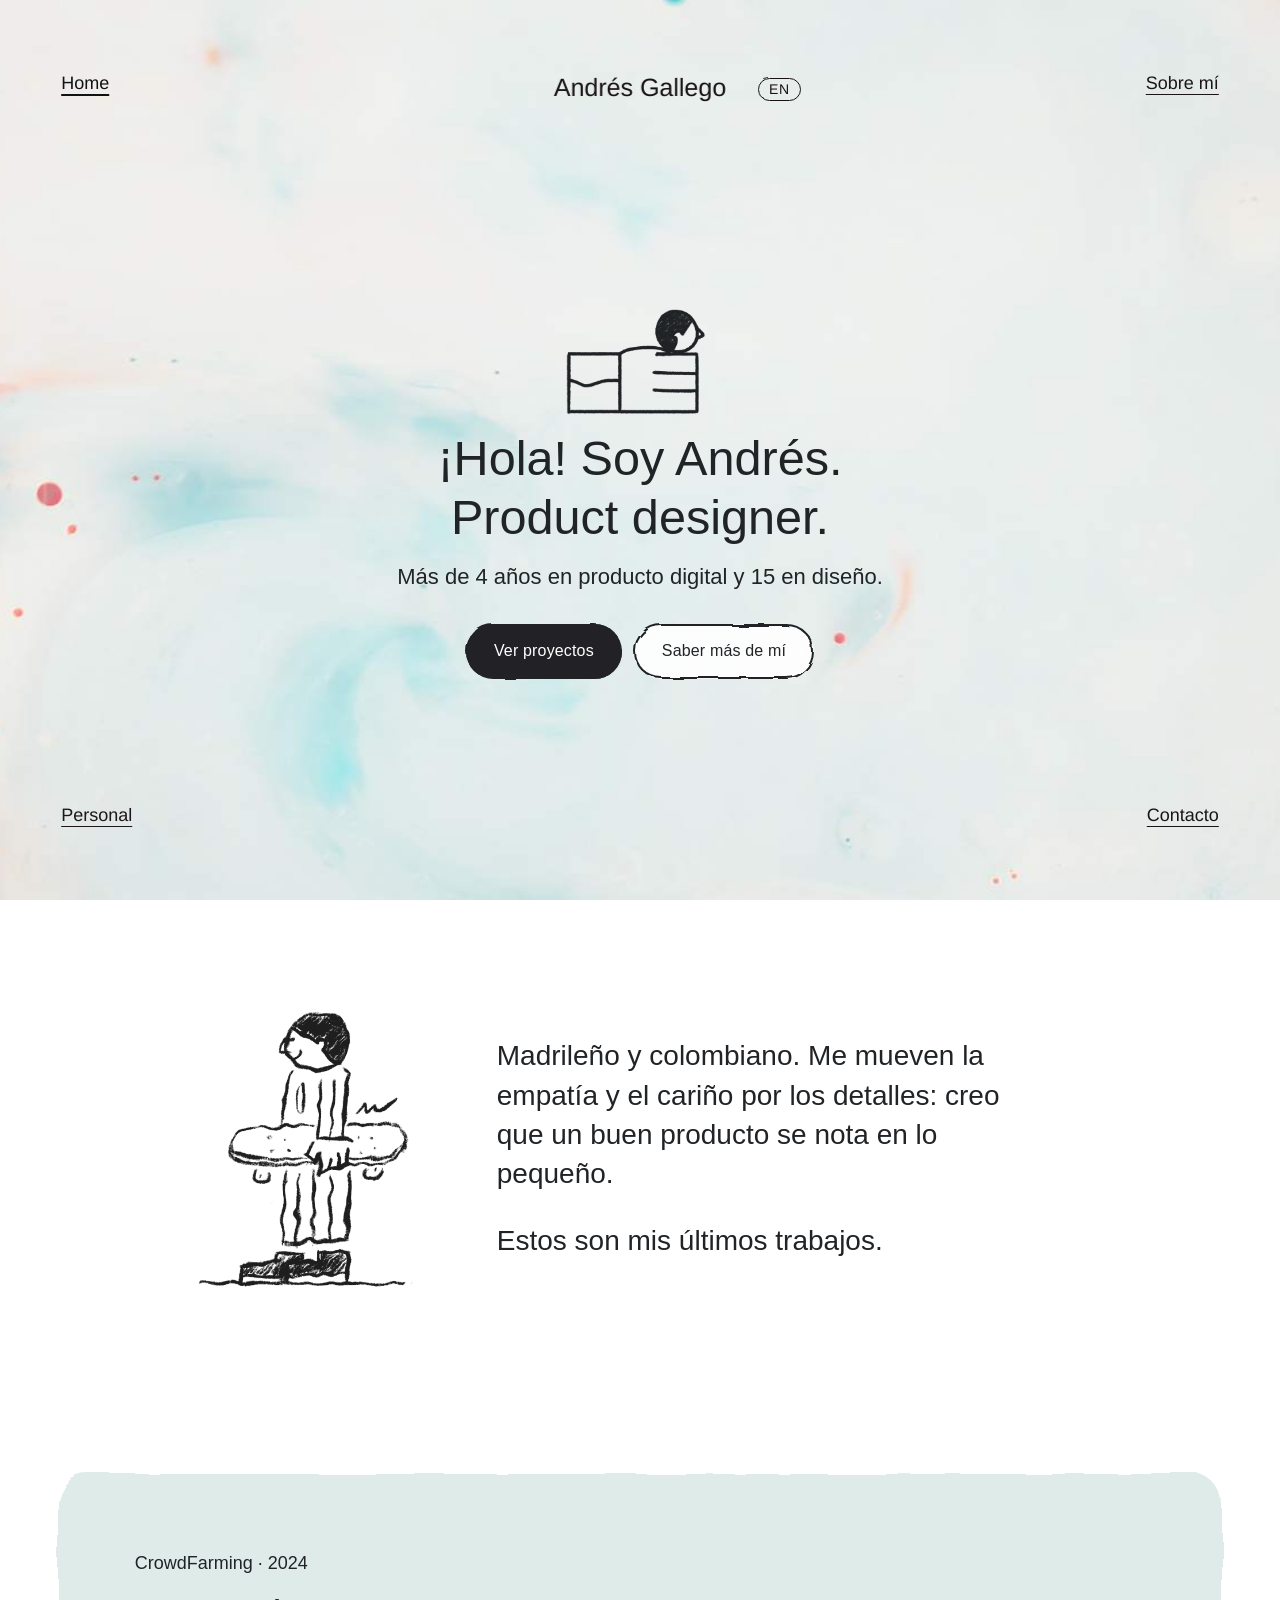
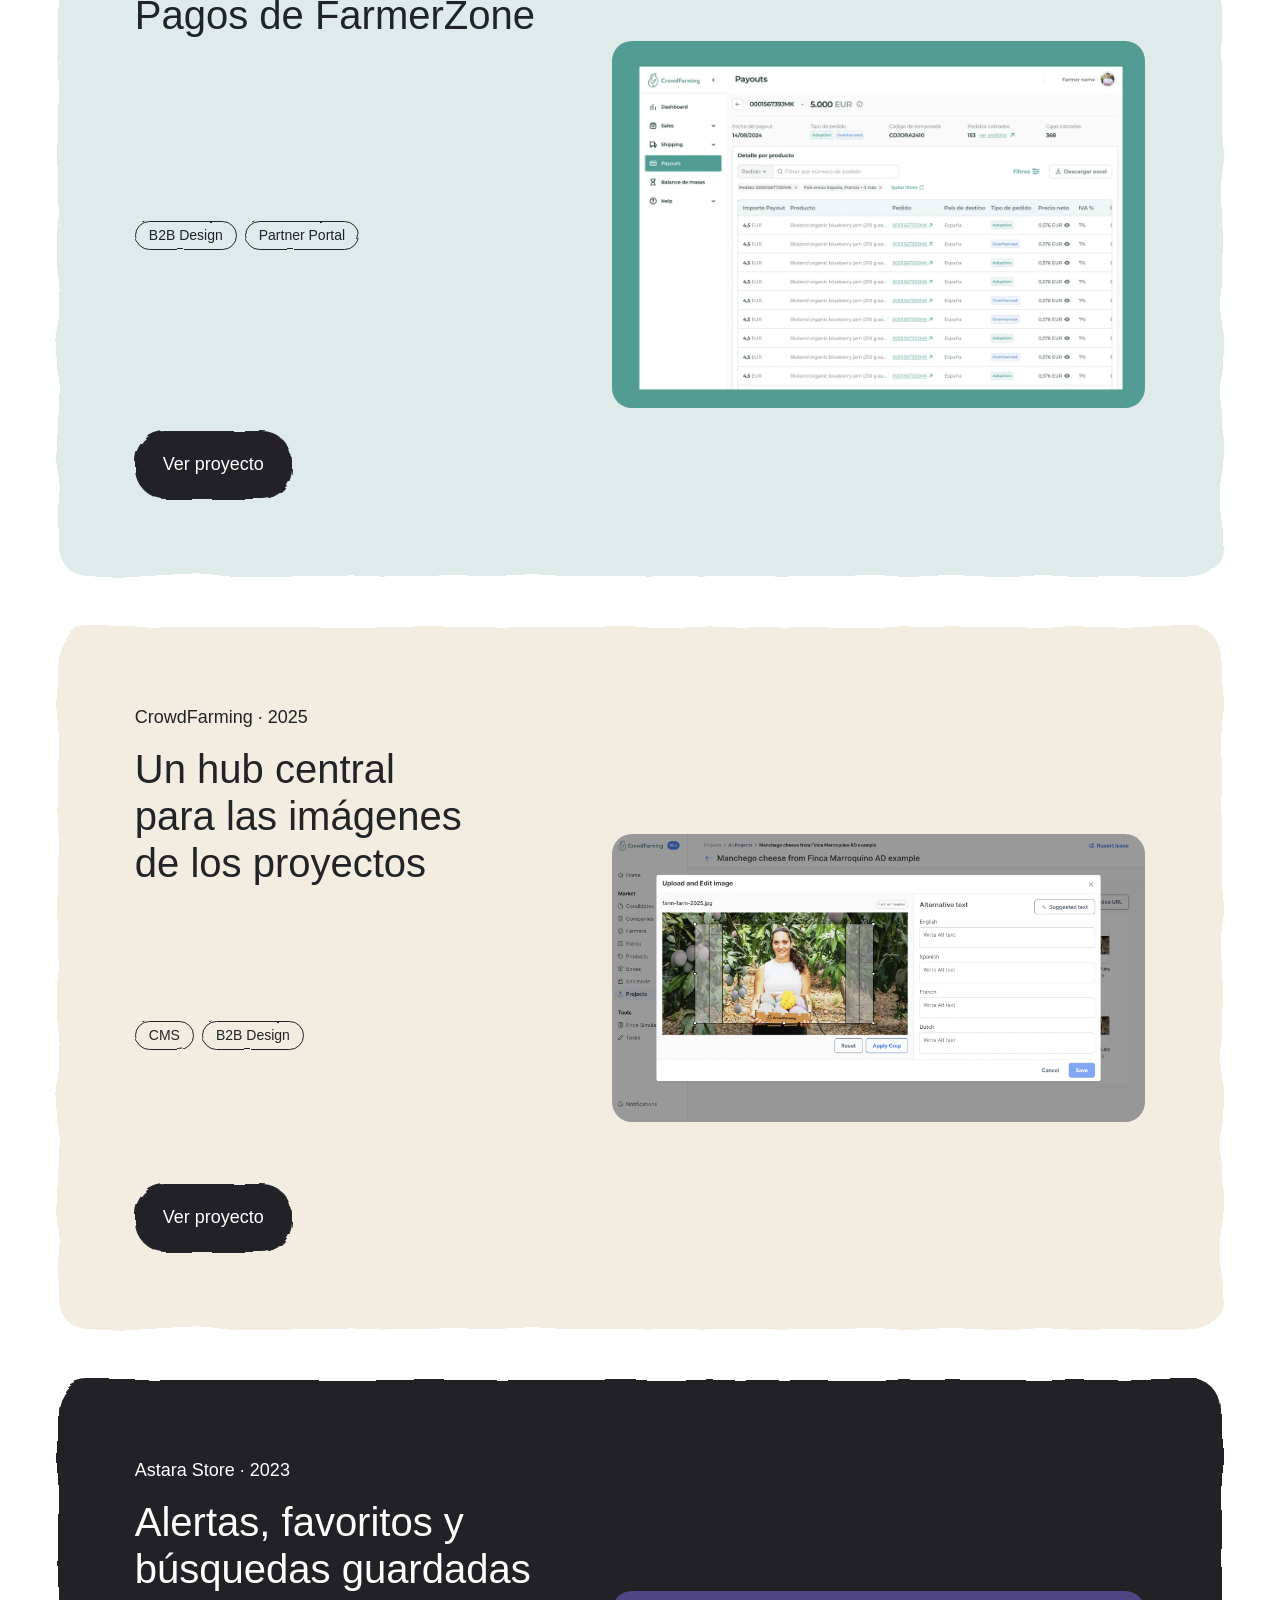
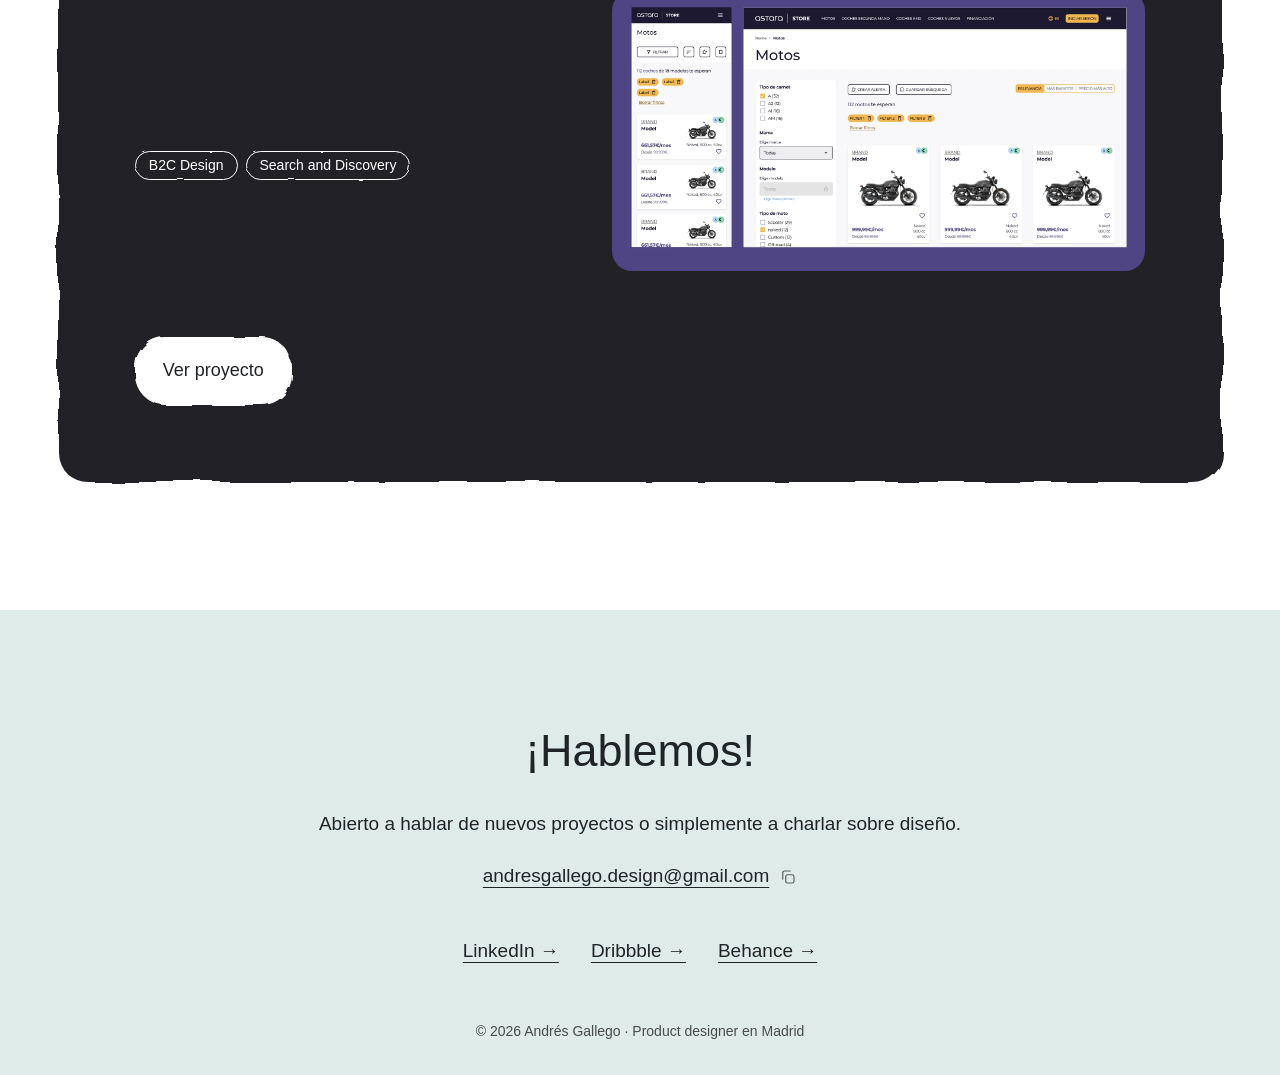
==== index.html @ e275a769 "Add files via upload" ====
<!doctype html>
<html lang="es">
<head>
<meta charset="utf-8">
<meta name="viewport" content="width=device-width, initial-scale=1">
<title>Andrés Gallego · Product designer</title>
<meta name="description" content="Portfolio de Andrés Gallego, product designer en Madrid: más de 4 años en producto digital y 15 en diseño gráfico y visual. Casos de CrowdFarming y Astara Store.">
<meta name="author" content="Andrés Gallego">
<meta name="theme-color" content="#212427">
<link rel="canonical" href="https://andresgallego.com/">
<link rel="alternate" hreflang="es" href="https://andresgallego.com/">
<link rel="alternate" hreflang="en" href="https://andresgallego.com/en/">
<link rel="alternate" hreflang="x-default" href="https://andresgallego.com/">
<meta property="og:type" content="website">
<meta property="og:site_name" content="Andrés Gallego">
<meta property="og:title" content="Andrés Gallego · Product designer">
<meta property="og:description" content="Portfolio de Andrés Gallego, product designer en Madrid: más de 4 años en producto digital y 15 en diseño gráfico y visual. Casos de CrowdFarming y Astara Store.">
<meta property="og:url" content="https://andresgallego.com/">
<meta property="og:image" content="https://andresgallego.com/assets/img/og-image.jpg">
<meta property="og:image:width" content="1200">
<meta property="og:image:height" content="630">
<meta property="og:image:alt" content="Andrés Gallego, product designer en Madrid">
<meta property="og:locale" content="es_ES">
<meta property="og:locale:alternate" content="en_GB">
<meta name="twitter:card" content="summary_large_image">
<meta name="twitter:title" content="Andrés Gallego · Product designer">
<meta name="twitter:description" content="Portfolio de Andrés Gallego, product designer en Madrid: más de 4 años en producto digital y 15 en diseño gráfico y visual. Casos de CrowdFarming y Astara Store.">
<meta name="twitter:image" content="https://andresgallego.com/assets/img/og-image.jpg">
<script type="application/ld+json">{"@context":"https://schema.org","@type":"Person","name":"Andrés Gallego","jobTitle":"Product designer","url":"https://andresgallego.com/","address":{"@type":"PostalAddress","addressLocality":"Madrid","addressCountry":"ES"},"sameAs":["https://www.linkedin.com/in/andres-gallego/","https://dribbble.com/andresgallego","https://www.behance.net/andresgallego"]}</script>
<link rel="preconnect" href="https://api.fontshare.com">
<link rel="preconnect" href="https://fonts.googleapis.com">
<link rel="preconnect" href="https://fonts.gstatic.com" crossorigin>
<link rel="stylesheet" href="https://fonts.googleapis.com/css2?family=Libre+Baskerville:ital@0;1&display=swap">
<link rel="stylesheet" href="https://api.fontshare.com/v2/css?f[]=switzer@400,500,600&f[]=cabinet-grotesk@500,700&display=swap">
<link rel="icon" type="image/png" sizes="32x32" href="assets/img/favicon-32.png">
<link rel="icon" type="image/png" sizes="192x192" href="assets/img/favicon-192.png">
<link rel="apple-touch-icon" href="assets/img/apple-touch-icon.png">
<link rel="stylesheet" href="assets/css/style.css">
<style>
.cargando{position:fixed;inset:0;z-index:9999;display:grid;place-content:center;justify-items:center;gap:4px;background:#fff;opacity:0;pointer-events:none;animation:cargando-entra .3s ease 1.2s forwards;transition:opacity .4s ease}
.cargando.fuera{animation:none;opacity:0!important;visibility:hidden;transition:opacity .4s ease,visibility 0s .4s}
@keyframes cargando-entra{to{opacity:1;pointer-events:auto}}
.cargando__cab{width:150px;height:auto;min-height:213px;display:block}
.cargando__puntos{display:flex;gap:9px;height:14px;align-items:center}
.cargando__puntos i{width:9px;height:9px;border-radius:50%;background:#212427;animation:cargando-punto 1.2s ease-in-out infinite}
.cargando__puntos i:nth-child(2){animation-delay:.2s}.cargando__puntos i:nth-child(3){animation-delay:.4s}
@keyframes cargando-punto{0%,70%,100%{opacity:.18;transform:scale(.8)}35%{opacity:1;transform:scale(1.1)}}
@media (prefers-reduced-motion:reduce){.cargando__puntos i{animation:none;opacity:.6}}
</style>
<noscript><style>.cargando{display:none}</style></noscript>
<script src="assets/js/main.js" defer></script>
</head>
<body>
<div class="cargando" id="cargando" role="status" aria-live="polite"><img class="cargando__cab" data-src="assets/img/cabezon-mini.webp" alt=""><div class="cargando__puntos" aria-hidden="true"><i></i><i></i><i></i></div><span class="solo-lectores">Cargando…</span></div>
<script>(function(){var c=document.getElementById("cargando");if(!c)return;setTimeout(function(){var i=c.querySelector("img");if(i&&c.parentNode&&!c.classList.contains("fuera"))i.src=i.getAttribute("data-src")},600);var f=function(){c.classList.add("fuera");setTimeout(function(){c.remove()},600)};if(document.readyState==="complete")f();else{window.addEventListener("load",f);setTimeout(f,12000)}})();</script>
<a class="skip" href="#main">Saltar al contenido</a>
<svg width="0" height="0" style="position:absolute" aria-hidden="true" focusable="false"><filter id="trazo" x="-12%" y="-50%" width="124%" height="200%"><feTurbulence type="fractalNoise" baseFrequency="0.035 0.06" numOctaves="2" seed="7" result="n"/><feDisplacementMap in="SourceGraphic" in2="n" scale="6"/></filter><filter id="trazo-fino" x="-12%" y="-50%" width="124%" height="200%"><feTurbulence type="fractalNoise" baseFrequency="0.05 0.08" numOctaves="2" seed="7" result="n"/><feDisplacementMap in="SourceGraphic" in2="n" scale="2.5"/></filter><filter id="trazo-card" x="-2%" y="-2%" width="104%" height="104%"><feTurbulence type="fractalNoise" baseFrequency="0.012 0.02" numOctaves="2" seed="7" result="n"/><feDisplacementMap in="SourceGraphic" in2="n" scale="9"/></filter></svg>
<nav class="site-nav" aria-label="Principal">
  <a class="nav-name" href="index.html">Andrés Gallego</a>
  <a class="nav-lang" href="en/index.html" hreflang="en" lang="en" aria-label="Read this page in English">EN</a>
  <div class="m-cabecera">
    <a class="m-id" href="index.html"><span class="m-foto"><img src="assets/img/andres.jpg" alt=""></span><span class="m-nombre">Andrés Gallego</span></a>
    <div class="m-acciones">
      <a class="m-btn" href="mailto:andresgallego.design@gmail.com" aria-label="Enviar un email a Andrés"><svg viewBox="0 0 24 24" width="18" height="18" fill="none" stroke="currentColor" stroke-width="1.6" stroke-linecap="round" stroke-linejoin="round" aria-hidden="true"><rect x="3" y="5" width="18" height="14" rx="2.5"/><path d="m4 7.5 8 6 8-6"/></svg></a>
      <a class="m-btn" href="https://www.linkedin.com/in/andres-gallego/" target="_blank" rel="noopener" aria-label="LinkedIn de Andrés"><svg viewBox="0 0 24 24" width="17" height="17" fill="currentColor" aria-hidden="true"><path d="M5.2 9.2h3.1V19H5.2zM6.75 4.6a1.8 1.8 0 1 1 0 3.6 1.8 1.8 0 0 1 0-3.6zM10.4 9.2h3v1.35h.04c.42-.8 1.45-1.65 2.98-1.65 3.18 0 3.77 2.1 3.77 4.8V19h-3.1v-4.7c0-1.12-.02-2.56-1.56-2.56-1.56 0-1.8 1.22-1.8 2.48V19h-3.1z"/></svg></a>
      <a class="m-btn m-lang" href="en/index.html" hreflang="en" lang="en" aria-label="Read this page in English">EN</a>
    </div>
  </div>
  <div class="nav-pill">
    <a class="nav-tl" href="index.html" aria-current="page">Home</a>
    <a class="nav-tr" href="sobre-mi.html">Sobre mí</a>
    <a class="nav-bl" href="personal.html">Personal</a>
    <a class="nav-br" href="#contacto">Contacto</a>
  </div>
</nav>
<main id="main" class="page">
<header class="hero">
  <img class="dibujo dibujo--hero" data-balon="assets/img/cabeza.png" src="assets/img/cabezon.webp" alt="Ilustración animada de una cabeza apoyada sobre un libro abierto">
  <h1>¡Hola! Soy Andrés. Product designer.</h1>
  <p class="hero__sub">Más de 4 años en producto digital y 15 en diseño.</p>
  <p class="hero__ctas"><a href="#trabajos">Ver proyectos</a><a href="sobre-mi.html">Saber más de mí</a></p>
</header>
<section class="intro" aria-label="Presentación">
  <div class="intro__inner">
    <img class="intro__dibujo" src="assets/img/patin.webp" alt="Ilustración animada de un chico de pie sujetando un monopatín" width="400" height="508">
    <div class="intro__texto">
      <p>Madrileño y colombiano. Me mueven la empatía y el cariño por los detalles: creo que un buen producto se nota en lo pequeño.</p>
      <p>Estos son mis últimos trabajos.</p>
    </div>
  </div>
</section>
<div class="trabajos-banda" id="trabajos"><section class="trabajos" aria-label="Proyectos">
    <article class="card reveal" style="--bg:#DFEBE9">
      <div class="card__texto">
        <div>
          <p class="card__meta">CrowdFarming · 2024</p>
          <h2><a class="card__link" href="farmerzone-pagos.html">Pagos de FarmerZone</a></h2>
        </div>
        <ul class="card__tags" style="list-style:none;padding:0;margin:0"><li class="chip">B2B Design</li><li class="chip">Partner Portal</li></ul>
        <span class="btn" aria-hidden="true">Ver proyecto</span>
      </div>
      <div class="card__media"><figure class="media "><div class="media__box" style="--ratio:4 / 3"><img src="assets/img/farmerzone-portada.webp" alt="Portada de Pagos de FarmerZone" loading="lazy"></div></figure></div>
    </article>
    <article class="card reveal" style="--bg:#F2ECE1">
      <div class="card__texto">
        <div>
          <p class="card__meta">CrowdFarming · 2025</p>
          <h2><a class="card__link" href="hub-imagenes.html">Un hub central para las imágenes de los proyectos</a></h2>
        </div>
        <ul class="card__tags" style="list-style:none;padding:0;margin:0"><li class="chip">CMS</li><li class="chip">B2B Design</li></ul>
        <span class="btn" aria-hidden="true">Ver proyecto</span>
      </div>
      <div class="card__media"><figure class="media "><div class="media__box" style="--ratio:4 / 3"><img src="assets/img/hub-imagenes-portada.webp" alt="Portada del hub de imágenes" loading="lazy"></div></figure></div>
    </article>
    <article class="card reveal card--oscuro" style="--bg:#212427">
      <div class="card__texto">
        <div>
          <p class="card__meta">Astara Store · 2023</p>
          <h2><a class="card__link" href="alertas-favoritos.html">Alertas, favoritos y búsquedas guardadas</a></h2>
        </div>
        <ul class="card__tags" style="list-style:none;padding:0;margin:0"><li class="chip">B2C Design</li><li class="chip">Search and Discovery</li></ul>
        <span class="btn" aria-hidden="true">Ver proyecto</span>
      </div>
      <div class="card__media"><figure class="media "><div class="media__box" style="--ratio:4 / 3"><img src="assets/img/alertas-portada.webp" alt="Portada de Alertas, favoritos y búsquedas guardadas" loading="lazy"></div></figure></div>
    </article>
</section></div>
<section class="contacto" id="contacto" aria-labelledby="h-contacto">
  <h2 id="h-contacto">¡Hablemos!</h2>
  <p>Abierto a hablar de nuevos proyectos o simplemente a charlar sobre diseño.</p>
  <p class="contacto__fila"><button type="button" class="copiar-mail" data-mail="andresgallego.design@gmail.com" data-ok="¡Email copiado!" aria-label="Copiar email"><span class="contacto__mail">andresgallego.design@gmail.com</span><svg class="i-copiar" viewBox="0 0 24 24" width="18" height="18" fill="none" stroke="currentColor" stroke-width="1.6" stroke-linecap="round" stroke-linejoin="round" aria-hidden="true"><rect x="9" y="9" width="11" height="11" rx="2.5"/><path d="M5 15V6.5A2.5 2.5 0 0 1 7.5 4H15"/></svg><svg class="i-ok" viewBox="0 0 24 24" width="18" height="18" fill="none" stroke="currentColor" stroke-width="1.8" stroke-linecap="round" stroke-linejoin="round" aria-hidden="true"><path d="M5 12.5l4.5 4.5L19 7.5"/></svg></button></p>
  <ul class="contacto__links">
    <li><a href="https://www.linkedin.com/in/andres-gallego/" target="_blank" rel="noopener">LinkedIn →</a></li>
    <li><a href="https://dribbble.com/andresgallego" target="_blank" rel="noopener">Dribbble →</a></li>
    <li><a href="https://www.behance.net/andresgallego" target="_blank" rel="noopener">Behance →</a></li>
  </ul>
</section>

</main>
<footer class="pie"><p>© 2026 Andrés Gallego · Product designer en Madrid</p></footer>
</body>
</html>
---- assets/css/style.css ----
/* Portfolio de Andrés Gallego · estilos compartidos por todas las páginas.
   Concepto de layout: navegación en las cuatro esquinas, tarjetas grandes de color
   por proyecto y bloques de lectura estrechos en los casos de estudio.

   TIPOGRAFÍAS: ahora se cargan Switzer (textos) y Cabinet Grotesk (menú, botones y nombre)
   desde Fontshare, que son gratuitas también para uso comercial. Para cambiarlas basta con
   editar las dos variables --font-texto y --font-ui (ver README.md, apartado "Tipografías"). */

:root {
  --negro: #212427;
  --blanco: #ffffff;
  --fondito: #dfebe9;
  --veis: #f2ece1;
  --granate: #ea7287;
  --naranjita: #fea989;
  --gris: #d9d9d9;
  --fecha: #2ba3a9;
  --aviso: #fbe3e8;
  --linea: rgba(33, 36, 39, 0.14);

  --font-texto: "Switzer", "Hanken Grotesk", "Helvetica Neue", Arial, sans-serif;
  --font-ui: "Cabinet Grotesk", "Switzer", "Helvetica Neue", Arial, sans-serif;

  --edge: clamp(16px, 4vw, 60px);
  --gutter: clamp(20px, 5vw, 48px);
  --nav-y: clamp(20px, 7vh, 72px);
  --radio: 30px;

  /* Escala tipográfica única para toda la web */
  --fs-xs: 14px;                          /* etiquetas, fechas, chips */
  --fs-sm: 16px;                          /* texto secundario, pies de foto */
  --fs-base: 18px;                        /* texto de interfaz */
  --fs-read: clamp(17px, 1.5vw, 19px);    /* cuerpo de lectura (casos de estudio) */
  --fs-lg: clamp(19px, 1.8vw, 22px);      /* subtítulos y listas destacadas */
  --fs-xl: clamp(21px, 2.4vw, 28px);      /* entradillas y títulos de apartado */
  --fs-h2: clamp(26px, 3.4vw, 40px);      /* títulos de sección y tarjetas */
  --fs-h1: clamp(26px, 4.2vw, 45px);      /* titulares de portada y contacto */
  --fs-title: clamp(30px, 4.6vw, 56px);   /* títulos de página */

  color-scheme: light;
}

*, *::before, *::after { box-sizing: border-box; }

html { scroll-behavior: smooth; }

body {
  margin: 0;
  background: var(--blanco);
  color: var(--negro);
  font-family: var(--font-texto);
  font-size: var(--fs-read);
  line-height: 1.55;
  -webkit-font-smoothing: antialiased;
}

img { max-width: 100%; display: block; }
a { color: inherit; }
:focus-visible { outline: 2px solid var(--negro); outline-offset: 4px; border-radius: 4px; }

.skip {
  position: absolute; left: -999px; top: 8px; z-index: 100;
  background: var(--negro); color: #fff; padding: 10px 16px; border-radius: 8px;
}
.skip:focus { left: 8px; }

/* ---------- Navegación en las cuatro esquinas ---------- */

.site-nav a {
  position: fixed;
  z-index: 50;
  padding: 10px;
  font-family: var(--font-ui);
  font-size: 18px;
  line-height: 1.2;
  color: #fff;
  mix-blend-mode: difference; /* se lee sobre fondos claros y oscuros */
  text-decoration: underline;
  text-decoration-thickness: 1px;
  text-underline-offset: 5px;
}
.site-nav a:hover,
.site-nav a[aria-current="page"] { text-decoration-thickness: 2px; }

.site-nav .nav-name {
  top: var(--nav-y);
  left: 50%;
  transform: translateX(-50%);
  font-size: 25px;
  font-weight: 500;
  text-decoration: none;
  white-space: nowrap;
}
.nav-tl { top: var(--nav-y); left: var(--edge); }
.nav-tr { top: var(--nav-y); right: var(--edge); }
.nav-bl { bottom: var(--nav-y); left: var(--edge); }
.nav-br { bottom: var(--nav-y); right: var(--edge); }

/* En páginas con fondo de color el menú va en negro. En la portada se mantiene la inversión: al hacer scroll, el texto se vuelve blanco cuando el dibujo pasa por debajo. */
@media (max-width: 800px) {
  body:has(.menu) .site-nav a,
  body:has(.personal) .site-nav a { mix-blend-mode: normal; color: var(--negro); }
}

/* Móvil: el nombre arriba (se va con el scroll) y el menú flota abajo en una barra fina redondeada */
@media (max-width: 800px) {
  .site-nav { position: fixed; inset: 0 0 auto 0; z-index: 50; display: block; pointer-events: none; }
  .site-nav .nav-name {
    position: absolute; left: 0; right: 0; top: 14px; transform: none; text-align: center;
    mix-blend-mode: normal; color: var(--negro); font-size: 19px; padding: 6px; pointer-events: auto;
  }
  .nav-pill {
    position: fixed; z-index: 60; pointer-events: auto;
    left: 50%; transform: translateX(-50%);
    bottom: max(14px, env(safe-area-inset-bottom, 0px));
    width: min(calc(100% - 32px), 400px);
    display: flex; gap: 2px; padding: 4px;
    background: rgba(255, 255, 255, 0.78);
    -webkit-backdrop-filter: blur(16px) saturate(1.4); backdrop-filter: blur(16px) saturate(1.4);
    border: 1px solid rgba(33, 36, 39, 0.1);
    border-radius: 999px;
    box-shadow: 0 8px 28px rgba(33, 36, 39, 0.1);
  }
  .nav-pill a {
    position: static; transform: none; mix-blend-mode: normal; flex: 1 1 0; min-width: 0;
    text-align: center; white-space: nowrap; text-decoration: none; color: var(--negro);
    font-size: 14px; font-weight: 500; padding: 10px 4px; border-radius: 999px;
    transition: background .2s, color .2s;
  }
  body .site-nav .nav-pill a[aria-current="page"] { background: var(--negro); color: #fff; }
  .pie { padding-bottom: 96px; }
}

/* ---------- Entrada de página ---------- */

.page { animation: entrar 0.5s ease both; }
@keyframes entrar { from { opacity: 0; } }

.js .reveal { transition: transform 0.8s cubic-bezier(0.2, 0.7, 0.2, 1); }
.js .reveal:not(.in) { transform: translateY(32px); }

@media (prefers-reduced-motion: reduce) {
  html { scroll-behavior: auto; }
  *, *::before, *::after { animation: none !important; transition: none !important; }
  .js .reveal:not(.in) { transform: none; }
}

/* ---------- Portada ---------- */

.hero {
  position: relative;
  isolation: isolate;
  min-height: 100svh;
  display: grid;
  place-content: center;
  justify-items: center;
  padding: 150px var(--gutter) 170px;
  text-align: center;
  overflow: hidden;
  background:
    radial-gradient(40% 50% at 12% 78%, rgba(234, 114, 135, 0.38), transparent 70%),
    radial-gradient(38% 46% at 86% 18%, rgba(223, 235, 233, 0.95), transparent 72%),
    radial-gradient(45% 55% at 70% 85%, rgba(160, 196, 226, 0.35), transparent 70%),
    radial-gradient(35% 45% at 28% 20%, rgba(242, 236, 225, 0.9), transparent 70%),
    #fff;
}
/* Textura de acuarela de tu diseño: guárdala como assets/img/hero-bg.jpg */
.hero::before {
  content: ""; position: absolute; inset: 0; z-index: -1;
  background: url("../img/hero-bg.jpg") center / cover no-repeat;
  opacity: 1;
}
.hero h1 {
  margin: 0;
  max-width: 643px;
  font-weight: 400;
  font-size: var(--fs-h1);
  line-height: 1.22;
  text-wrap: balance;
}
.hero__arrow {
  position: absolute; left: 50%; bottom: 48px;
  width: 30px; height: 70px; color: var(--negro);
  animation: bajar 2.4s ease-in-out infinite;
}
@keyframes bajar {
  0%, 100% { transform: translate(-50%, 0); }
  50% { transform: translate(-50%, 10px); }
}

.avatar {
  position: relative;
  display: grid; place-items: center;
  width: 138px; height: 138px;
  margin: 0 auto 36px;
  border-radius: 50%;
  overflow: hidden;
  background: var(--fondito);
  font-family: var(--font-ui); font-size: 32px; font-weight: 500;
}
.avatar img { position: absolute; inset: 0; width: 100%; height: 100%; object-fit: cover; }

/* ---------- Presentación ---------- */

.intro { background: #fff; padding: clamp(56px, 8vw, 112px) var(--gutter); }
.intro__inner { max-width: 676px; margin: 0 auto; }
.intro p { margin: 0 0 1em; font-size: var(--fs-xl); line-height: 1.4; }
.intro p:last-child { margin-bottom: 0; }

/* ---------- Tarjetas de proyecto ---------- */

.trabajos-banda { background: #fff; padding: clamp(40px, 6vw, 80px) 0 clamp(72px, 10vw, 150px); }
.trabajos {
  max-width: 1260px; margin: 0 auto;
  padding: 0 var(--gutter);
  display: grid; gap: clamp(28px, 4vw, 56px);
}
.card {
  position: relative;
  display: grid;
  grid-template-columns: minmax(0, 1fr) minmax(0, 1.25fr);
  gap: clamp(24px, 4vw, 56px);
  min-height: min(78vh, 720px);
  padding: clamp(28px, 6vw, 80px);
  border-radius: var(--radio);
  background: var(--bg, var(--fondito));
  color: var(--negro);
  transition: transform 0.35s ease;
}
.card:hover { transform: translateY(-4px); }
.card--oscuro { color: #fff; }
.card__texto { display: flex; flex-direction: column; justify-content: space-between; gap: 32px; }
.card__meta { margin: 0 0 14px; font-family: var(--font-ui); font-size: var(--fs-base); }
.card h2 {
  margin: 0;
  font-weight: 400; font-size: var(--fs-h2); line-height: 1.18;
  text-wrap: balance;
}
.card__link { color: inherit; text-decoration: none; }
.card__link::after { content: ""; position: absolute; inset: 0; border-radius: inherit; }
.card__tags { display: flex; flex-wrap: wrap; gap: 8px; list-style: none; margin: 0; padding: 0; }
.chip {
  padding: 6px 14px; border: 1px solid currentColor; border-radius: 999px;
  font-family: var(--font-ui); font-size: var(--fs-xs); line-height: 1.2;
}
.btn {
  display: inline-flex; align-items: center; align-self: flex-start;
  padding: 20px 28px; border-radius: var(--radio);
  background: var(--negro); color: #fff;
  font-family: var(--font-ui); font-size: var(--fs-base); text-decoration: none;
  transition: background 0.2s, color 0.2s;
}
.card--oscuro .btn { background: #fff; color: var(--negro); }
.btn::after { content: "→"; display: inline-block; max-width: 0; margin-left: 0; overflow: hidden; opacity: 0; white-space: nowrap; transition: max-width 0.3s ease, margin-left 0.3s ease, opacity 0.3s ease; }
.card:hover .btn::after, .card:focus-within .btn::after { max-width: 1.5em; margin-left: 10px; opacity: 1; }
.card__media .media__box { transition: transform 0.4s ease; }
.card:hover .card__media .media__box { transform: scale(1.025); }
.card__media { display: grid; align-content: center; gap: 16px; min-width: 0; }

@media (max-width: 800px) {
  .card { grid-template-columns: minmax(0, 1fr); min-height: 0; }
  .card__media { order: -1; }
}

/* ---------- Imágenes (con marcador cuando falta el archivo) ---------- */

.media { margin: 0; min-width: 0; }
.media__box {
  position: relative; display: grid;
  aspect-ratio: var(--ratio, 16 / 10);
  border-radius: 20px; overflow: hidden;
  background: rgba(33, 36, 39, 0.06);
}
.media__box img { width: 100%; height: 100%; object-fit: contain; }
.media__box.is-loaded { aspect-ratio: auto; background: none; }
.media__box.is-loaded img { height: auto; }
.media__box.missing {
  place-content: center; justify-items: center; gap: 6px; padding: 16px; text-align: center;
  border: 1.5px dashed rgba(33, 36, 39, 0.35);
}
.media__box.missing img { display: none; }
.media__box.missing::before { content: attr(data-alt); font-family: var(--font-ui); font-size: 16px; font-weight: 500; }
.media__box.missing::after { content: attr(data-file); font-family: ui-monospace, Menlo, monospace; font-size: 12px; opacity: 0.65; }
.card--oscuro .media__box.missing { border-color: rgba(255, 255, 255, 0.4); background: rgba(255, 255, 255, 0.06); }
.media figcaption { margin-top: 10px; font-size: var(--fs-sm); line-height: 1.4; opacity: 0.75; }
.duo { display: grid; grid-template-columns: repeat(2, minmax(0, 1fr)); gap: 16px; }
@media (max-width: 560px) { .duo { grid-template-columns: minmax(0, 1fr); } }

/* ---------- Contacto ---------- */

.contacto {
  background: var(--fondito); text-align: center;
  padding: clamp(64px, 9vw, 120px) var(--gutter) 24px;
}
.contacto h2 { margin: 0 0 32px; font-weight: 400; font-size: var(--fs-h1); line-height: 1.15; }
.contacto__links { display: flex; flex-wrap: wrap; justify-content: center; gap: 4px 12px; margin: 0 0 20px; padding: 0; list-style: none; }
.contacto__links a, .contacto__mail { font-family: var(--font-ui); text-underline-offset: 5px; }
.contacto__links a { padding: 10px; }
.contacto__mail { display: inline-block; margin: 0 0 40px; user-select: all; }
/* Pie: toma el fondo de la sección que lo precede (blanco por defecto) */
.pie { background: #fff; color: var(--negro); padding: 32px var(--gutter); text-align: center; font-size: var(--fs-xs); border-top: 1px solid rgba(33, 36, 39, 0.12); }
.pie p { margin: 0; opacity: 0.8; }

/* ---------- Menú de proyectos ---------- */

.menu {
  min-height: 100svh;
  display: grid; grid-template-columns: minmax(0, 1fr) minmax(0, 1.1fr); align-items: center;
  gap: clamp(24px, 5vw, 80px);
  padding: 140px var(--edge) 140px clamp(24px, 10vw, 200px);
}
.menu__lista { list-style: none; margin: 0; padding: 0; display: grid; gap: clamp(28px, 5vh, 56px); }
.menu__lista a { display: grid; gap: 6px; text-decoration: none; transition: opacity 0.25s; }
.menu__lista a.atenuado { opacity: 0.35; }
.menu__lista .titulo { font-size: clamp(30px, 3.6vw, 48px); line-height: 1.1; }
.menu__lista a:hover .titulo, .menu__lista a:focus-visible .titulo { text-decoration: underline; text-underline-offset: 8px; text-decoration-thickness: 1px; }
.menu__lista .dato { font-family: var(--font-ui); font-size: var(--fs-sm); opacity: 0.7; }
.menu__previews { position: relative; aspect-ratio: 1 / 1; max-height: 70vh; width: 100%; }
.preview {
  position: absolute; inset: 0; display: grid; place-items: center;
  padding: clamp(20px, 3vw, 40px); border-radius: var(--radio);
  background: var(--bg, var(--fondito)); color: var(--negro);
  opacity: 0; visibility: hidden; transition: opacity 0.35s ease, visibility 0.35s;
}
.preview.activa { opacity: 1; visibility: visible; }
.preview--oscuro { color: #fff; }
.preview .media { width: 100%; }
@media (max-width: 800px) {
  .menu { grid-template-columns: minmax(0, 1fr); padding: 130px var(--gutter) 80px; }
  .menu__previews { display: none; }
}

/* ---------- Sobre mí ---------- */

.sobre {
  position: relative;
  min-height: 100svh;
  display: grid; place-items: center;
  padding: 130px var(--gutter) 150px;
  background: var(--naranjita);
}
.sobre__cab {
  width: 100%; max-width: 1000px;
  display: grid; grid-template-columns: minmax(0, 328px) minmax(0, 1fr);
  gap: clamp(32px, 8vw, 120px); align-items: center;
}
.retrato { position: relative; width: min(328px, 100%); aspect-ratio: 1; }
.retrato .avatar { width: 100%; height: 100%; margin: 0; font-size: 64px; background: rgba(255, 255, 255, 0.55); }
.dibujo--skate { position: absolute; right: -9%; bottom: -4%; height: 62%; width: auto; margin: 0; }
.sobre h1 { margin: 0 0 40px; font-weight: 400; font-size: var(--fs-h2); line-height: 1.2; text-wrap: balance; }
.enlace-cv { font-family: var(--font-ui); font-size: var(--fs-base); text-underline-offset: 5px; }
.sobre .hero__arrow { bottom: 40px; }
@media (max-width: 700px) {
  .sobre { padding-top: 150px; }
  .sobre__cab { grid-template-columns: minmax(0, 1fr); justify-items: center; text-align: center; }
  .retrato { width: 240px; }
}

.detalle { background: #fff; padding: clamp(56px, 8vw, 112px) var(--gutter); }
.detalle__grid {
  max-width: 908px; margin: 0 auto;
  display: grid; grid-template-columns: minmax(0, 1fr) minmax(0, 1.6fr); gap: clamp(32px, 6vw, 72px);
}
.detalle h2 {
  margin: 0 0 20px; font-family: var(--font-ui); font-size: var(--fs-xs); font-weight: 500;
  letter-spacing: 0.12em; text-transform: uppercase; opacity: 0.65;
}
.habilidades { list-style: none; margin: 0 0 48px; padding: 0; display: grid; gap: 8px; font-size: var(--fs-lg); }
.exp { list-style: none; margin: 0 0 48px; padding: 0; display: grid; gap: 28px; }
.exp li { display: grid; gap: 2px; }
.exp .rol { font-size: 19px; font-weight: 500; }
.exp .lugar { font-size: 17px; }
.exp .fechas { font-size: 16px; color: var(--fecha); }
@media (max-width: 700px) { .detalle__grid { grid-template-columns: minmax(0, 1fr); } }

.cierre-gris { background: var(--gris); padding: clamp(56px, 8vw, 112px) var(--gutter); text-align: center; }
.cierre { max-width: 900px; margin: 0 auto; font-size: var(--fs-xl); line-height: 1.35; text-wrap: balance; }

/* ---------- Personal ---------- */

.personal { padding: clamp(128px, 16vw, 232px) var(--gutter) clamp(64px, 9vw, 120px); }
.personal header { margin-bottom: 56px; text-align: center; }
.personal h1 { margin: 0 0 12px; font-weight: 400; font-size: var(--fs-title); line-height: 1.1; }
.personal header p { margin: 0; font-size: var(--fs-lg); opacity: 0.8; }
.galeria { max-width: 908px; margin: 0 auto; display: grid; grid-template-columns: repeat(6, minmax(0, 1fr)); gap: 20px; }
.galeria .media { grid-column: span 6; }
.galeria .media--m { grid-column: span 3; }
@media (max-width: 560px) { .galeria .media--m { grid-column: span 6; } }

/* ---------- Casos de estudio ---------- */

.cs-hero { padding: clamp(128px, 16vw, 232px) var(--gutter) clamp(40px, 6vw, 72px); text-align: center; }
.cs-hero h1 { margin: 0 auto 16px; max-width: 900px; font-weight: 400; font-size: var(--fs-title); line-height: 1.1; text-wrap: balance; }
.cs-hero .sub { margin: 0 auto; max-width: 676px; font-size: var(--fs-lg); opacity: 0.8; }
.cs-portada { max-width: 1100px; margin: 0 auto; padding: 0 var(--gutter); }
.cs-meta {
  max-width: 908px; margin: clamp(48px, 6vw, 80px) auto;
  padding: 0 var(--gutter);
  display: grid; grid-template-columns: repeat(auto-fit, minmax(170px, 1fr)); gap: 28px 32px;
}
.cs-meta dt { margin: 0 0 6px; font-family: var(--font-ui); font-size: var(--fs-xs); letter-spacing: 0.12em; text-transform: uppercase; opacity: 0.65; }
.cs-meta dd { margin: 0; font-size: var(--fs-read); }

.cs-section { padding: clamp(56px, 8vw, 112px) 0; }
.cs-section--veis { background: var(--veis); }
.cs-section--fondito { background: var(--fondito); }
.cs-wrap { max-width: 908px; margin: 0 auto; padding: 0 var(--gutter); display: grid; gap: 28px; }
.cs-wrap > * { margin: 0; min-width: 0; }
.cs-wrap h2 { font-weight: 400; font-size: var(--fs-h2); line-height: 1.15; text-wrap: balance; }
.cs-wrap h3 { margin-top: 24px; font-family: var(--font-ui); font-weight: 500; font-size: var(--fs-xl); line-height: 1.25; }
.cs-wrap p, .cs-wrap li { max-width: 64ch; font-size: var(--fs-read); line-height: 1.6; }
.cs-wrap ul { padding-left: 1.2em; display: grid; gap: 10px; }

.callout { padding: 24px 28px; border-radius: 20px; background: var(--fondito); font-size: var(--fs-read); line-height: 1.5; }
.callout--gris { background: var(--veis); }
.callout--aviso { background: var(--aviso); }
.cs-section--veis .callout:not(.callout--aviso),
.cs-section--fondito .callout:not(.callout--aviso) { background: #fff; }

.siguiente {
  display: block; padding: clamp(48px, 7vw, 96px) var(--gutter);
  background: var(--negro); color: #fff; text-align: center; text-decoration: none;
}
.siguiente small { display: block; margin-bottom: 12px; font-family: var(--font-ui); font-size: var(--fs-xs); letter-spacing: 0.12em; text-transform: uppercase; opacity: 0.7; }
.siguiente span { font-size: var(--fs-h2); line-height: 1.15; }
.siguiente:hover span, .siguiente:focus-visible span { text-decoration: underline; text-underline-offset: 8px; text-decoration-thickness: 1px; }
.arriba { display: inline-block; margin: 0 0 24px; font-family: var(--font-ui); text-underline-offset: 5px; }

/* ---------- Ilustraciones animadas (WebP con fondo transparente) ---------- */
.dibujo { display: block; margin: 0 auto 24px; height: clamp(190px, 30vh, 280px); width: auto; max-width: 100%; }
.dibujo--sobre { height: auto; width: min(328px, 100%); margin: 0; }
.dibujo--cierre { height: clamp(180px, 24vw, 260px); margin: 0 auto 24px; }

/* El dibujo de la portada se funde con la acuarela: las líneas se mezclan con el fondo. */
.dibujo--hero { mix-blend-mode: multiply; }

/* Retrato: foto original con fondo claro (andres-regen.jpg es la alternativa en la que sales con las palmeras). */
.retrato .avatar { isolation: isolate; }

/* Retrato: base monocroma suave + velo degradado con los tonos de la acuarela (sutil, sin quemar) */
.retrato .avatar img { filter: grayscale(1) contrast(1.1) brightness(.96); }


/* Intro de la home: ilustración animada + texto */
.intro__inner { max-width: 900px; display: flex; align-items: center; gap: clamp(32px, 6vw, 80px); }
.intro__dibujo { width: clamp(150px, 22vw, 230px); height: auto; flex: none; }
.intro__texto { max-width: 520px; }
@media (max-width: 640px) { .intro__inner { flex-direction: column; align-items: flex-start; } .intro__dibujo { width: 160px; } }

/* ---------- Recorrido (Sobre mí) ---------- */
.journey { max-width: 1040px; margin: 0 auto; display: grid; grid-template-columns: minmax(0, 5fr) minmax(0, 7fr); gap: clamp(32px, 7vw, 96px); align-items: start; }
.journey__lado { position: sticky; top: 120px; }
.journey__lado h2 { margin: 0 0 24px; font-family: var(--font-ui); font-size: var(--fs-xs); font-weight: 500; letter-spacing: .06em; text-transform: uppercase; }
.journey__year { margin: 0 0 40px; font-family: var(--font-ui); font-weight: 700; font-size: clamp(64px, 9vw, 120px); line-height: .95; letter-spacing: -.03em; color: var(--naranjita); font-variant-numeric: tabular-nums; transition: opacity .25s; }
.journey__year.cambia { opacity: .15; }
.journey__sub { margin: 0 0 12px; font-size: var(--fs-sm); font-weight: 500; color: var(--fecha); }
.journey__camino { position: relative; padding-left: 40px; }
.journey__linea { position: absolute; left: 7px; top: 8px; bottom: 8px; width: 2px; background: var(--gris); border-radius: 2px; }
.journey__relleno { position: absolute; left: 0; top: 0; width: 100%; height: calc(var(--progreso, 1) * 100%); background: var(--naranjita); border-radius: 2px; }
.paradas { list-style: none; margin: 0; padding: 0; display: grid; gap: clamp(56px, 9vw, 104px); }
.parada { position: relative; }
.parada__punto { position: absolute; left: -40px; top: 6px; width: 16px; height: 16px; border-radius: 50%; background: #fff; border: 2px solid var(--gris); transition: background .3s, border-color .3s, transform .3s; }
.parada.activa .parada__punto { background: var(--naranjita); border-color: var(--naranjita); transform: scale(1.25); }
.parada__tipo { margin: 0 0 6px; font-size: var(--fs-xs); color: var(--fecha); }
.parada__rol { margin: 0 0 4px; font-size: var(--fs-xl); font-weight: 500; line-height: 1.2; }
.parada__lugar { margin: 0 0 4px; font-size: var(--fs-lg); }
.parada__fechas { margin: 0; font-size: var(--fs-sm); color: var(--fecha); }
.parada__fechas a { color: inherit; }
.parada--siguiente .parada__rol { color: var(--negro); }
.js .parada { opacity: .35; transform: translateY(14px); transition: opacity .5s, transform .5s; }
.js .parada.activa, .js .parada.vista { opacity: 1; transform: none; }
.js .parada.activa { opacity: 1; }
@media (prefers-reduced-motion: reduce) { .js .parada { opacity: 1; transform: none; transition: none; } .journey__year { transition: none; } }
@media (max-width: 760px) {
  .journey { grid-template-columns: minmax(0, 1fr); }
  .journey__lado { position: static; }
  .journey__year { display: none; }
}

/* Año grande + ilustración animada */
.journey { grid-template-columns: minmax(0, 6fr) minmax(0, 6fr); }
.journey__cabeza { display: flex; align-items: flex-end; gap: clamp(8px, 2vw, 24px); margin: 0 0 40px; }
.journey__cabeza .journey__year { margin: 0; }

/* Composición: la ilustración se sobrepone al año */
.journey__cabeza { position: relative; align-items: flex-end; }

/* Composición: la ilustración se sobrepone al año, con transparencia (multiply) */
.journey__cabeza { align-items: flex-end; }
.journey__cabeza .journey__dibujo { width: auto; height: clamp(150px, 15vw, 205px); margin-left: calc(-1 * clamp(44px, 5vw, 72px)); margin-bottom: -6px; mix-blend-mode: multiply; z-index: 1; position: relative; }


/* ---------- Móvil: recorrido ---------- */
@media (max-width: 760px) {
  .journey { grid-template-columns: minmax(0, 1fr); gap: 0; }
  .journey__lado { display: contents; }
  .journey__lado h2 { margin: 0 0 4px; }
  .journey__cabeza {
    display: flex; position: sticky; top: 0; z-index: 5;
    margin: 0 calc(-1 * var(--gutter)) 28px; padding: 6px var(--gutter) 10px;
    background: #fff;
  }
  .journey__year { display: block; font-size: 64px; }
  .journey__cabeza .journey__dibujo { height: 104px; margin-left: -30px; margin-bottom: -4px; }
  .journey__sub { margin-top: 0; }
  .habilidades { margin-bottom: 44px; }
  .journey__camino { padding-left: 32px; }
  .parada__punto { left: -32px; }
  .journey__linea { left: 7px; }
  .paradas { gap: 44px; }
}

/* Móvil: la flecha queda por encima de la barra flotante */
@media (max-width: 800px) { .hero__arrow, .sobre .hero__arrow { bottom: 96px; } }

/* ---------- Cabecera móvil: foto + nombre y accesos rápidos (email, LinkedIn) ---------- */
.m-cabecera { display: none; }
@media (max-width: 800px) {
  .site-nav .nav-name { display: none; }
  .m-cabecera {
    display: flex; align-items: center; justify-content: space-between; gap: 12px;
    padding: 14px var(--gutter) 0; pointer-events: auto;
  }
  .site-nav .m-cabecera a { position: static; transform: none; mix-blend-mode: normal; color: var(--negro); text-decoration: none; padding: 0; }
  .m-id { display: flex; align-items: center; gap: 10px; min-width: 0; }
  .m-foto { position: relative; flex: none; width: 38px; height: 38px; border-radius: 50%; overflow: hidden; background: var(--gris); }
  .m-foto img { position: absolute; width: 80px; height: 80px; max-width: none; left: -21px; top: -11px; filter: grayscale(1) contrast(1.03) brightness(1.08); }
  .m-nombre { font-family: var(--font-ui); font-size: 17px; font-weight: 500; white-space: nowrap; }
  .m-acciones { display: flex; gap: 8px; flex: none; }
  .site-nav .m-cabecera .m-btn {
    display: grid; place-items: center; width: 38px; height: 38px; border-radius: 50%;
    background: rgba(255, 255, 255, 0.65); border: 1px solid rgba(33, 36, 39, 0.16);
    -webkit-backdrop-filter: blur(10px); backdrop-filter: blur(10px);
  }
}

/* Portada: enlaces a los trabajos */
.hero__cta { display: none; margin-top: 22px; font-family: var(--font-ui); font-size: var(--fs-sm); color: var(--negro); text-decoration: underline; text-underline-offset: 5px; text-decoration-thickness: 1px; }
.hero__cta:hover { text-decoration-thickness: 2px; }
.hero__bajar { position: absolute; left: 0; right: 0; bottom: 0; height: 130px; display: block; }
.hero__bajar .hero__arrow { pointer-events: none; }
@media (max-width: 800px) {
  .hero { padding: 92px var(--gutter) 150px; min-height: 100svh; place-content: start center; }
  .hero__cta { display: inline-block; }
  .hero h1 { line-height: 1.25; }
  .hero .dibujo--hero { height: clamp(190px, 28vh, 250px); margin-bottom: 10px; }
  .hero__bajar { height: 190px; }
}

/* Móvil: al hacer scroll, la ilustración y la cabecera suben rápido y se desvanecen */
@media (max-width: 800px) {
  .hero .dibujo--hero, .m-cabecera { will-change: transform, opacity; }
}
@media (prefers-reduced-motion: reduce) { .hero .dibujo--hero, .m-cabecera { transform: none !important; opacity: 1 !important; } }

/* La cabeza que cae y rebota como un balón */
.balon { position: fixed; left: 0; top: 0; z-index: 40; width: 54px; height: auto; pointer-events: auto; touch-action: manipulation; cursor: pointer; opacity: 0; will-change: transform, opacity; -webkit-tap-highlight-color: transparent; }
.balon.visible { opacity: 1; transition: opacity .25s; }
.balon.oculto { opacity: 0; transition: opacity .6s; pointer-events: none; }
@media (min-width: 801px) { .balon { width: 78px; } }

/* Móvil: el menú flotante lleva solo Home, Sobre mí y Personal (el contacto está en los botones de la cabecera) */
@media (max-width: 800px) {
  .nav-pill .nav-br { display: none; }
  .nav-pill { width: min(calc(100% - 48px), 330px); }
  .nav-pill a { font-size: 15px; padding: 11px 6px; }
}
@media (max-width: 800px) { .nav-pill .nav-tr { order: 3; } }

/* Móvil: la cabecera es fija, se oculta al bajar y vuelve al subir */
@media (max-width: 800px) {
  .m-cabecera {
    padding-bottom: 10px;
    transition: transform .38s cubic-bezier(.2, .7, .2, 1), background-color .25s, box-shadow .25s;
  }
  html.cab-fondo .m-cabecera {
    background: rgba(255, 255, 255, 0.84);
    -webkit-backdrop-filter: blur(14px) saturate(1.3); backdrop-filter: blur(14px) saturate(1.3);
    box-shadow: 0 1px 0 rgba(33, 36, 39, 0.08);
  }
  html.cab-oculta .m-cabecera { transform: translateY(-110%); }
}
@media (prefers-reduced-motion: reduce) { html.cab-oculta .m-cabecera { transition: none; } }

/* Ventanita con la dirección de email (cabecera móvil) */
.correo-pop {
  position: fixed; z-index: 70; top: 64px; right: var(--gutter);
  width: min(300px, calc(100% - 2 * var(--gutter)));
  padding: 16px; border-radius: 20px;
  background: rgba(255, 255, 255, 0.96); border: 1px solid rgba(33, 36, 39, 0.1);
  box-shadow: 0 12px 34px rgba(33, 36, 39, 0.16);
  -webkit-backdrop-filter: blur(14px); backdrop-filter: blur(14px);
}
.correo-pop[hidden] { display: none; }
.correo-pop__dir { margin: 0 0 12px; font-size: var(--fs-sm); word-break: break-all; user-select: all; -webkit-user-select: all; }
.correo-pop__acc { display: flex; gap: 8px; }
.correo-pop__copiar, .correo-pop__abrir {
  flex: 1; text-align: center; font-family: var(--font-ui); font-size: var(--fs-xs); font-weight: 500;
  padding: 10px 12px; border-radius: 999px; border: 1px solid rgba(33, 36, 39, 0.2);
  background: #fff; color: var(--negro); text-decoration: none; cursor: pointer;
}
.correo-pop__abrir { background: var(--negro); color: #fff; border-color: var(--negro); }

/* Escritorio: la portada cabe en una pantalla y la flecha siempre se ve */
@media (min-width: 801px) {
  .hero { height: 100svh; min-height: 560px; padding: 112px var(--gutter) 132px; }
  .hero .dibujo--hero { height: clamp(120px, 24vh, 250px); margin-bottom: 12px; }
  .hero h1 { font-size: clamp(26px, min(4.2vw, 5.2vh), 45px); }
}

/* Galería Personal: alinear por arriba y max-width algo mayor */
.galeria { align-items: start; max-width: 1040px; }
.galeria .media__box img { object-fit: contain; }
/* Imagen de 1080px: una columna, sin ampliar por encima de su resolución real (evita pixelado) */
.galeria .fila-par { grid-column: span 6; display: flex; gap: 20px; align-items: start; }
.galeria .fila-par .media { min-width: 0; }
.galeria .par-a { flex: 0.7925 1 0; }  /* 1080 × 1363 */
.galeria .par-b { flex: 1.5 1 0; }     /* 2000 × 1333 */
@media (max-width: 560px) { .galeria .fila-par { flex-direction: column; } .galeria .fila-par .media { flex: none; width: 100%; } }
/* Filas con alturas iguales: el patrón de música se recorta a 1:1 como el de helados */
.galeria .media:has(img[src*="music"]) .media__box img { object-fit: cover; }
.galeria .media:has(img[src*="music"]) .media__box.is-loaded { aspect-ratio: 1 / 1; }
.galeria .media:has(img[src*="music"]) .media__box.is-loaded img { height: 100%; }
@media (max-width: 800px) { body .pie { padding-bottom: 96px; } }

/* Móvil · Sobre mí: la foto ya sale en la cabecera, aquí queda solo la animación */
@media (max-width: 700px) {
  .retrato { width: auto; aspect-ratio: auto; display: grid; place-items: center; }
  .retrato .avatar { display: none; }
  .retrato .dibujo--skate { position: static; height: clamp(170px, 46vw, 220px); width: auto; }
  .sobre { padding-top: 120px; }
}

/* Sobre mí: botón de descarga del CV + flecha que lleva al recorrido */
.enlace-cv {
  display: inline-block; padding: 14px 26px; border-radius: 999px;
  background: var(--negro); color: #fff; text-decoration: none;
  font-family: var(--font-ui); font-size: var(--fs-sm); font-weight: 500; letter-spacing: 0.01em;
  transition: transform .2s ease, background .2s ease;
}
.enlace-cv:hover { transform: translateY(-2px); background: #000; }
.sobre .hero__bajar { z-index: 2; }
.sobre .hero__bajar:hover .hero__arrow { animation-duration: 1.2s; }
@media (max-width: 700px) {
  .sobre { place-items: start center; padding: 84px var(--gutter) 150px; min-height: 100svh; }
  .sobre h1 { margin-bottom: 28px; }
  .retrato .dibujo--skate { height: clamp(150px, 40vw, 190px); }
  .sobre .hero__bajar { height: 150px; }
}

/* Porción de pizza que cae en Sobre mí */
.balon--porcion { width: auto; }

/* Personal: la ilustración hace de título (el h1 queda oculto visualmente para lectores de pantalla y buscadores) */
.sr-solo { position: absolute; width: 1px; height: 1px; margin: -1px; padding: 0; overflow: hidden; clip: rect(0 0 0 0); white-space: nowrap; border: 0; }
.personal .dibujo--titulo { height: clamp(170px, 22vw, 250px); margin: 0 auto 20px; }
.personal header { margin-bottom: 40px; }

/* Piezas sueltas de la ilustración del título de Personal */
.piezas { position: fixed; inset: 0; z-index: 40; pointer-events: none; transition: opacity .7s; }
.piezas.oculto { opacity: 0; }
.piezas i { position: absolute; left: 0; top: 0; display: block; background-repeat: no-repeat; will-change: transform; }

/* Selector de idioma ES / EN */
.site-nav .nav-lang { top: var(--nav-y); left: calc(50% + 118px); font-size: 14px; letter-spacing: 0.04em; text-decoration: none; border: 1px solid currentColor; border-radius: 999px; padding: 3px 11px; margin-top: 7px; }
.site-nav .nav-lang:hover { text-decoration: none; background: rgba(255,255,255,.18); }
.m-lang { display: none; }
@media (max-width: 800px) {
  .site-nav .nav-lang { display: none; }
  .site-nav .m-cabecera .m-lang { display: grid; font-family: var(--font-ui); font-size: 13px; font-weight: 600; letter-spacing: 0.03em; text-decoration: none; color: var(--negro); }
}

/* Portada: saludo + subtítulo a dos líneas (referencia: benshih.design) */
.hero__sub { margin: 18px 0 0; max-width: 760px; font-size: clamp(16px, 1.5vw, 21px); line-height: 1.5; color: rgba(33, 36, 39, 0.78); text-wrap: pretty; }
.hero__sub .marca { display: inline-block; padding: 1px 12px 2px; margin: 0 1px; border: 1px solid rgba(33, 36, 39, 0.22); border-radius: 999px; background: rgba(255, 255, 255, 0.7); color: var(--negro); font-weight: 500; line-height: 1.35; }
@media (min-width: 801px) { .hero h1 { font-size: clamp(30px, min(5vw, 6vh), 56px); max-width: 780px; } }

/* Portada: todo el texto con el mismo cuerpo + dos CTA (referencia: benshih.design en móvil) */
body .hero h1, body .hero .hero__sub { font-size: var(--fs-xl); line-height: 1.4; font-weight: 400; max-width: 760px; color: var(--negro); text-wrap: balance; }
body .hero .hero__sub { margin-top: 0; }
.hero__ctas { display: flex; flex-wrap: wrap; justify-content: center; gap: 10px 32px; margin: 28px 0 0; font-family: var(--font-ui); font-size: var(--fs-sm); }
.hero__ctas a { white-space: nowrap; color: var(--negro); text-decoration: underline; text-underline-offset: 5px; text-decoration-thickness: 1px; }
.hero__ctas a:hover { text-decoration-thickness: 2px; }

/* Sobre mí: historia */
.bio { background: #fff; padding: clamp(56px, 8vw, 112px) var(--gutter) clamp(24px, 4vw, 56px); }
.bio__inner { max-width: 1040px; margin: 0 auto; display: grid; grid-template-columns: minmax(0, 1fr) minmax(0, 2fr); gap: 24px clamp(32px, 6vw, 96px); align-items: start; }
.bio h2 { margin: 0; font-weight: 400; font-size: var(--fs-h2); line-height: 1.15; }
.bio__texto p { margin: 0 0 1.1em; font-size: var(--fs-lg); line-height: 1.55; max-width: 620px; }
.bio__texto p:last-child { margin-bottom: 0; }
.bio__texto a { color: inherit; text-decoration: underline; text-underline-offset: 4px; text-decoration-thickness: 1px; }
@media (max-width: 800px) { .bio__inner { grid-template-columns: 1fr; } }

/* Portada v2: saludo con más cuerpo, resto como el texto de Sobre mí, botones primary/secondary */
body .hero h1 { font-size: var(--fs-h1); line-height: 1.2; max-width: 780px; }
body .hero .hero__sub { font-size: var(--fs-lg); line-height: 1.55; margin-top: 14px; max-width: 620px; }
.hero__ctas { gap: 12px; margin-top: 30px; }
.hero__ctas a { display: inline-block; padding: 14px 26px; border-radius: 999px; text-decoration: none; font-size: var(--fs-sm); font-weight: 500; letter-spacing: 0.01em; border: 1px solid var(--negro); transition: transform .2s ease, background .2s ease; }
.hero__ctas a:first-child { background: var(--negro); color: #fff; }
.hero__ctas a:last-child { background: rgba(255, 255, 255, 0.55); color: var(--negro); }
.hero__ctas a:hover { transform: translateY(-2px); text-decoration: none; }
.hero__ctas a:first-child:hover { background: #000; }
.hero__ctas a:last-child:hover { background: #fff; }
@media (min-width: 801px) { body .hero h1 { font-size: clamp(30px, min(4.4vw, 5.4vh), 50px); } }

/* Botones con trazo hecho a mano (mismo filtro de ruido que las ilustraciones) */
.hero__ctas a, .enlace-cv { position: relative; isolation: isolate; background: transparent; border: 0; padding: 15px 28px; }
.hero__ctas a::before, .enlace-cv::before {
  content: ""; position: absolute; inset: 0; z-index: -1; border-radius: 999px;
  border: 2px solid var(--negro); background: var(--negro); filter: url(#trazo);
  transition: transform .2s ease, background .2s ease;
}
.hero__ctas a:last-child::before { background: rgba(255, 255, 255, 0.8); }
.hero__ctas a:last-child:hover::before { background: #fff; }
.hero__ctas a:hover, .enlace-cv:hover { transform: none; background: transparent; }
.hero__ctas a:hover::before, .enlace-cv:hover::before { transform: translateY(-2px) rotate(-0.8deg); }
.hero__ctas a:first-child, .enlace-cv { color: #fff; }
.hero__ctas a:first-child:hover { background: transparent; }

/* Trazo a mano en todas las píldoras y botones */
.chip, .btn, .correo-pop__copiar, .correo-pop__abrir, .site-nav .nav-lang { position: relative; isolation: isolate; background: transparent !important; border: 0 !important; }
.site-nav .nav-lang { position: fixed; }
.chip::before, .btn::before, .correo-pop__copiar::before, .correo-pop__abrir::before, .site-nav .nav-lang::before {
  content: ""; position: absolute; inset: 0; z-index: -1; border-radius: inherit; filter: url(#trazo); pointer-events: none;
  border: 1.5px solid currentColor; background: transparent;
}
.btn::before { background: var(--negro); border-color: var(--negro); }
.card--oscuro .btn::before { background: #fff; border-color: #fff; }
.correo-pop__copiar::before { background: #fff; border-color: var(--negro); }
.correo-pop__abrir::before { background: var(--negro); border-color: var(--negro); }
.site-nav .nav-lang:hover::before { background: rgba(255,255,255,.18); }
@media (max-width: 800px) {
  .site-nav .m-cabecera .m-btn { position: relative; isolation: isolate; background: transparent; border: 0; backdrop-filter: none; -webkit-backdrop-filter: none; }
  .site-nav .m-cabecera .m-btn::before { content: ""; position: absolute; inset: 0; z-index: -1; border-radius: 50%; border: 1.5px solid rgba(33, 36, 39, 0.5); background: rgba(255, 255, 255, 0.7); filter: url(#trazo); }
}
.chip::before, .site-nav .nav-lang::before, .correo-pop__copiar::before, .correo-pop__abrir::before { filter: url(#trazo-fino); }
@media (max-width: 800px) { .site-nav .m-cabecera .m-btn::before { filter: url(#trazo-fino); } }

/* Tarjetas de proyecto con el mismo trazo a mano */
.card { isolation: isolate; background: transparent !important; }
.card::before {
  content: ""; position: absolute; inset: 0; z-index: -1; border-radius: var(--radio); pointer-events: none;
  background: var(--bg, var(--fondito)); filter: url(#trazo-card);
}

/* Menú flotante móvil con el mismo trazo */
@media (max-width: 800px) {
  .nav-pill { isolation: isolate; background: transparent; border: 0; box-shadow: none; -webkit-backdrop-filter: none; backdrop-filter: none; }
  .nav-pill::before {
    content: ""; position: absolute; inset: 0; z-index: -1; border-radius: 999px; pointer-events: none;
    background: rgba(255, 255, 255, 0.9); border: 1.5px solid rgba(33, 36, 39, 0.6); filter: url(#trazo-fino);
  }
  .nav-pill a { position: relative; isolation: isolate; top: auto; left: auto; right: auto; bottom: auto; }
  body .site-nav .nav-pill a[aria-current="page"] { background: transparent; }
  body .site-nav .nav-pill a[aria-current="page"]::before {
    content: ""; position: absolute; inset: 0; z-index: -1; border-radius: 999px; background: var(--negro); filter: url(#trazo-fino);
  }
}

/* Los botones y chips de las tarjetas no deben tapar el enlace que cubre toda la tarjeta */
.card .btn, .card .chip { pointer-events: none; }

/* Móvil: las portadas no ocupan toda la pantalla, así asoma el siguiente bloque e invita al scroll */
@media (max-width: 800px) {
  .hero { min-height: calc(100svh - 170px); padding-bottom: 48px; }
  .sobre { min-height: calc(100svh - 170px); padding-bottom: 48px; }
}

/* Mi recorrido: sin tonos azules, descripciones de cada puesto */
.journey__sub, .parada__tipo, .parada__fechas { color: rgba(33, 36, 39, 0.62); }
.parada__fechas a { color: var(--negro); text-decoration: underline; text-underline-offset: 4px; text-decoration-thickness: 1px; }
.parada__desc { margin: 12px 0 0; max-width: 520px; font-size: var(--fs-sm); line-height: 1.55; color: rgba(33, 36, 39, 0.85); }

/* Cierre de Sobre mí: fondo crema + ilustración de los ladrillos */
.cierre-gris { background: #fff; }
.cierre__dibujo { display: block; width: clamp(240px, 34vw, 400px); height: auto; margin: 0 auto clamp(24px, 3vw, 40px); }

/* Personal: proyectos visuales (Behance) + ilustraciones */
.personal .visuales, .personal .ilustraciones { max-width: 1040px; margin: 0 auto; }
.personal .visuales { margin-bottom: clamp(64px, 9vw, 120px); }
.personal h2 { margin: 0 0 12px; font-weight: 400; font-size: var(--fs-h2); line-height: 1.15; }
.visuales__intro { margin: 0 0 32px; font-size: var(--fs-lg); opacity: .8; max-width: 560px; }
.visuales__lista { display: grid; grid-template-columns: repeat(2, minmax(0, 1fr)); gap: clamp(20px, 3vw, 40px); }
.visual__enlace { display: block; color: inherit; text-decoration: none; }
.visual h3 { margin: 16px 0 4px; font-weight: 500; font-size: var(--fs-xl); line-height: 1.2; }
.visual__ver { margin: 0; font-family: var(--font-ui); font-size: var(--fs-sm); text-decoration: underline; text-underline-offset: 5px; text-decoration-thickness: 1px; }
.visual__enlace:hover .visual__ver { text-decoration-thickness: 2px; }
.visual .media__box { transition: transform .35s ease; }
.visual__enlace:hover .media__box { transform: translateY(-3px); }
.ilustraciones h2 { margin-bottom: 28px; }
@media (max-width: 800px) { .visuales__lista { grid-template-columns: 1fr; } }
.visual__meta { margin: 0 0 10px; font-size: var(--fs-sm); opacity: .65; }
.visual .media__box img { object-fit: cover; }
.visual .media__box, .visual .media__box.is-loaded { aspect-ratio: 7 / 4; } .visual .media__box img { width: 100%; height: 100%; }
.personal .ilustraciones { margin-bottom: clamp(64px, 9vw, 120px); }
.personal .visuales { margin-bottom: 0; }

/* Icono de copiar junto al email del bloque de contacto */
.contacto__fila { display: flex; align-items: center; justify-content: center; gap: 10px; flex-wrap: wrap; }
.copiar-mail { appearance: none; background: none; border: 0; padding: 8px; margin: -8px 0; border-radius: 50%; color: inherit; cursor: pointer; line-height: 0; opacity: .7; transition: opacity .2s, background-color .2s; }
.copiar-mail:hover, .copiar-mail:focus-visible { opacity: 1; background: rgba(33, 36, 39, .08); }
.copiar-mail .i-ok { display: none; }
.copiar-mail.copiado .i-copiar { display: none; }
.copiar-mail.copiado .i-ok { display: block; }
.contacto .contacto__fila { margin: 0 0 1em; }
.copiar-mail { margin: 0; display: inline-flex; align-items: center; justify-content: center; }
.copiar-mail svg { display: block; width: 18px; height: 18px; }
.copiar-mail.copiado .i-copiar { display: none; }
.contacto__fila .contacto__mail { margin: 0; }
.contacto .contacto__fila { margin: 0 0 40px; }

/* Móvil · Sobre mí: animación más grande para acercarla al texto */
@media (max-width: 700px) {
  .retrato .dibujo--skate { height: clamp(230px, 64vw, 300px); }
  .sobre h1 { margin-top: 0; }
}
@media (max-width: 700px) { .sobre__cab { gap: 12px; } .retrato { margin-bottom: 0; } }
@media (max-width: 700px) { .retrato .dibujo--skate { height: clamp(270px, 76vw, 330px); } .sobre { padding-top: 70px; } }
@media (max-width: 700px) { .retrato .dibujo--skate { height: clamp(210px, 57vw, 250px); } .sobre { padding-top: 84px; } }

/* Música: carátula que deja ver el disco y reproduce un fragmento */
.musica { background: #fff; padding: 96px var(--gutter) 80px; }
.musica__inner { max-width: 1000px; margin: 0 auto; }
.musica h2 { font-weight: 400; font-size: var(--fs-h2); line-height: 1.2; margin: 0 0 12px; }
.musica__intro { margin: 0 0 48px; max-width: 46ch; opacity: .75; }
.discos { list-style: none; margin: 0; padding: 0; display: grid; grid-template-columns: repeat(3, minmax(0, 1fr)); gap: 48px 32px; }
.disco__caja { position: relative; aspect-ratio: 1 / .66; }
.disco__portada, .disco__vinilo { position: absolute; top: 50%; left: 0; width: 60%; aspect-ratio: 1; margin-top: -30%; }
.disco__portada { appearance: none; border: 0; padding: 0; margin: 0; cursor: pointer; border-radius: 3px; overflow: hidden; background: #e8e4dc; z-index: 2; box-shadow: 0 10px 24px rgba(0,0,0,.18); transition: transform .3s ease; }
.disco__portada:hover { transform: translateY(-3px); }
.disco__portada img { position: absolute; inset: 0; width: 100%; height: 100%; object-fit: cover; display: block; }
.disco__portada img[hidden] { display: none; }
.disco__portada::after { content: ""; position: absolute; inset: 0; pointer-events: none; mix-blend-mode: soft-light; opacity: .55;
  background: radial-gradient(circle at 30% 20%, rgba(255,255,255,.5), transparent 55%), url("data:image/svg+xml,%3Csvg xmlns='http://www.w3.org/2000/svg' width='160' height='160'%3E%3Cfilter id='n'%3E%3CfeTurbulence type='fractalNoise' baseFrequency='.9' numOctaves='2'/%3E%3CfeColorMatrix values='0 0 0 0 1 0 0 0 0 1 0 0 0 0 1 0 0 0 1.6 -.7'/%3E%3C/filter%3E%3Crect width='160' height='160' filter='url(%23n)'/%3E%3C/svg%3E"); }
.disco__rotulo { position: absolute; inset: 0; display: grid; place-items: center; padding: 12%; text-align: center; font-family: var(--font-ui); font-size: var(--fs-sm); color: rgba(33,36,39,.6); }
.disco__portada:has(img:not([hidden])) .disco__rotulo { display: none; }
.disco__vinilo { z-index: 1; border-radius: 50%; display: grid; place-items: center; transition: transform .55s cubic-bezier(.3,.8,.3,1); }
.disco__giro { position: absolute; inset: 0; border-radius: 50%;
  background: radial-gradient(circle, #f6f1e7 0 7%, rgba(0,0,0,.28) 7% 8%, var(--vinilo) 8% 30%, rgba(255,255,255,.14) 30% 31%, var(--vinilo) 31% 100%);
  box-shadow: 0 8px 20px rgba(0,0,0,.2); }
.disco__giro::after { content: ""; position: absolute; inset: 0; border-radius: 50%; background: repeating-radial-gradient(circle, rgba(0,0,0,.08) 0 1px, transparent 1px 4px); }
.disco__play { position: relative; z-index: 1; appearance: none; border: 0; width: 22%; aspect-ratio: 1; border-radius: 50%; background: #fff; color: var(--negro); display: grid; place-items: center; cursor: pointer; padding: 0; opacity: 0; transition: opacity .3s .2s, transform .2s; }
.disco__play svg { width: 55%; height: 55%; fill: currentColor; }
.disco__play .i-pausa { display: none; }
.disco__play:hover { transform: scale(1.08); }
.disco__play:disabled { cursor: default; }
.disco.abierto .disco__vinilo { transform: translateX(66.7%); }
.disco.abierto .disco__play:not(:disabled) { opacity: 1; }
.disco.sonando .disco__giro { animation: disco-giro 2.4s linear infinite; }
.disco.sonando .disco__play .i-play { display: none; }
.disco.sonando .disco__play .i-pausa { display: block; }
@keyframes disco-giro { to { transform: rotate(360deg); } }
.disco .disco__portada, .disco .disco__vinilo { margin-top: -30%; }
.disco__titulo { margin: 10px 0 0; font-weight: 500; }
.disco__artista { margin: 2px 0 0; opacity: .65; font-size: var(--fs-sm); }
.musica__nota { margin: 48px 0 0; font-size: var(--fs-xs); opacity: .55; }
@media (max-width: 800px) { .discos { grid-template-columns: repeat(2, minmax(0, 1fr)); gap: 36px 20px; } }
@media (max-width: 520px) { .discos { grid-template-columns: minmax(0, 1fr); max-width: 400px; margin: 0 auto; } .musica { padding-top: 72px; } }
@media (prefers-reduced-motion: reduce) { .disco.sonando .disco__giro { animation: none; } .disco__vinilo { transition: none; } }
@media (max-width: 520px) { .discos { gap: 22px; } }

.solo-lectores { position: absolute; width: 1px; height: 1px; margin: -1px; padding: 0; overflow: hidden; clip: rect(0 0 0 0); white-space: nowrap; border: 0; }
.musica__intro { max-width: none; font-size: var(--fs-h3, 24px); line-height: 1.35; opacity: 1; margin-bottom: 56px; }
.discos { gap: 40px 32px; }
/* Música sobre fondo negro */
.musica { background: var(--negro); color: #fff; }
.musica__nota { opacity: .5; }
.disco__portada { box-shadow: 0 10px 28px rgba(0,0,0,.5); }
.disco__giro { box-shadow: 0 8px 20px rgba(0,0,0,.45); }
/* Móvil: la carátula cerrada va centrada y se desplaza a la izquierda al salir el disco */
@media (max-width: 520px) {
  .disco .disco__portada, .disco .disco__vinilo { left: 20%; }
  .disco .disco__portada { transition: transform .55s cubic-bezier(.3,.8,.3,1); }
  .disco.abierto .disco__portada, .disco.abierto .disco__portada:hover { transform: translateX(-33.34%); }
  .disco.abierto .disco__vinilo { transform: translateX(33.34%); }
}

/* ===== Ajustes 22 nov ===== */
/* Email entero clicable: copia y cambia a "Email copied!" */
.contacto__fila { margin: 0 0 40px; }
.contacto .copiar-mail { appearance: none; background: none; border: 0; border-radius: 0; margin: 0; padding: 6px 4px; opacity: 1; display: inline-flex; align-items: center; gap: 10px; color: inherit; font: inherit; line-height: 1.4; cursor: pointer; }
.contacto .copiar-mail:hover, .contacto .copiar-mail:focus-visible { background: none; }
.contacto .copiar-mail .contacto__mail { margin: 0; user-select: none; text-decoration: underline; text-underline-offset: 5px; text-decoration-thickness: 1px; }
.contacto .copiar-mail:hover .contacto__mail { text-decoration-thickness: 2px; }
.contacto .copiar-mail svg { width: 18px; height: 18px; opacity: .7; }
.contacto .copiar-mail.copiado .contacto__mail { text-decoration: none; }
.contacto .copiar-mail.copiado svg { opacity: 1; }
.contacto .copiar-mail .i-ok { display: none; }
.contacto .copiar-mail.copiado .i-copiar { display: none; }
.contacto .copiar-mail.copiado .i-ok { display: block; }

/* Carátulas con textura de vinilo gastado */
.disco__portada::before { content: ""; position: absolute; inset: 0; z-index: 1; pointer-events: none; background: url("../img/textura-vinilo.webp") center / cover; mix-blend-mode: screen; opacity: 1; filter: brightness(1.15) contrast(1.2); }
.disco__portada::after { background: url("../img/textura-vinilo.webp") center / cover; mix-blend-mode: multiply; opacity: .8; filter: invert(1) contrast(1.4); }

/* Botones: sin saltito, aparece la flecha como en las cards */
.hero__ctas a, .enlace-cv { display: inline-flex; align-items: center; justify-content: center; }
.hero__ctas a::after, .enlace-cv::after { content: "→"; display: inline-block; max-width: 0; margin-left: 0; overflow: hidden; opacity: 0; white-space: nowrap; transition: max-width .3s ease, margin-left .3s ease, opacity .3s ease; }
.hero__ctas a:hover::after, .hero__ctas a:focus-visible::after, .enlace-cv:hover::after, .enlace-cv:focus-visible::after { max-width: 1.5em; margin-left: 10px; opacity: 1; }
.hero__ctas a:hover::before, .enlace-cv:hover::before { transform: none; }
.hero__ctas a:last-child { color: var(--negro); }

/* Selector de idioma centrado en vertical con el nombre */
.site-nav .nav-lang { margin-top: 15px; }

/* Mismo grosor de la cabecera con y sin inversión de color: negro puro (como da la inversión sobre blanco) y mismo suavizado de texto */
.site-nav a { -webkit-font-smoothing: antialiased; -moz-osx-font-smoothing: grayscale; text-rendering: geometricPrecision; }

/* Sobre mí: sobre el naranja la inversión de color da azul, así que ahí la cabecera va en negro puro */
/* (la portada de Sobre mí ya no es naranja: no hace falta forzar el menú en negro) */

/* Música: dos columnas en escritorio para que los vinilos se vean más grandes */
.musica__inner { max-width: 1100px; }
.discos { grid-template-columns: repeat(2, minmax(0, 1fr)); gap: 56px 48px; }
.musica .musica__inner { padding-bottom: 0; }
@media (max-width: 520px) { .discos { grid-template-columns: minmax(0, 1fr); } }

/* ---------- Esqueleto de carga de imágenes ----------
   Mientras una imagen no ha llegado se ve su hueco con un brillo que pasa de lado.
   El brillo empieza a los 0,9 s: con buena conexión la imagen llega antes y no se ve nunca. */
.media__box:not(.is-loaded):not(.missing)::after {
  content: ""; position: absolute; inset: 0; pointer-events: none;
  background: linear-gradient(100deg, transparent 30%, rgba(255, 255, 255, 0.6) 50%, transparent 70%);
  transform: translateX(-100%);
  animation: esqueleto 1.5s ease-in-out 0.9s infinite;
}
.card--oscuro .media__box:not(.is-loaded):not(.missing) { background: rgba(255, 255, 255, 0.07); }
.card--oscuro .media__box:not(.is-loaded):not(.missing)::after {
  background: linear-gradient(100deg, transparent 30%, rgba(255, 255, 255, 0.14) 50%, transparent 70%);
}
@keyframes esqueleto { to { transform: translateX(100%); } }
@media (prefers-reduced-motion: reduce) { .media__box:not(.is-loaded):not(.missing)::after { animation: none; display: none; } }

/* Móvil / pantallas táctiles: sin flechita ni efecto hover en los botones (el hover se queda "pegado" tras tocar y duplicaba la línea) */
@media (max-width: 800px), (hover: none) {
  .hero__ctas a::after, .enlace-cv::after, .btn::after { display: none; }
  .hero__ctas a, .hero__ctas a:hover, .hero__ctas a:focus-visible, .enlace-cv, .enlace-cv:hover { text-decoration: none; text-decoration-thickness: 1px; }
  .hero__ctas a:hover::before, .enlace-cv:hover::before { transform: none; }
}

/* Enlaces del pie (LinkedIn, Dribbble, Behance): mismo hover que el correo (la línea se engrosa) */
.contacto__links a { text-decoration: underline; text-decoration-thickness: 1px; transition: text-decoration-thickness .15s ease; }
@media (hover: hover) and (min-width: 801px) { .contacto__links a:hover, .contacto__links a:focus-visible { text-decoration-thickness: 2px; } }

/* Quién soy: fondo negro como la sección de música, texto centrado y sin título visible (queda para lectores de pantalla) */
.bio { background: var(--negro); color: #fff; padding-bottom: clamp(56px, 8vw, 112px); }
.bio__inner { display: block; max-width: 680px; text-align: center; }
.bio__texto p { max-width: none; color: rgba(255, 255, 255, 0.88); }
.bio__texto a { color: #fff; text-decoration-thickness: 1px; text-underline-offset: 5px; }
@media (hover: hover) and (min-width: 801px) { .bio__texto a:hover { text-decoration-thickness: 2px; } }

/* Quién soy: texto alineado a la izquierda dentro de una columna centrada; el recorrido también va en negro */
.bio__inner { max-width: 640px; text-align: left; }
.bio { padding-bottom: clamp(32px, 5vw, 64px); }
.detalle { background: var(--negro); color: #fff; }
.detalle .journey__sub, .detalle .parada__tipo, .detalle .parada__fechas { color: rgba(255, 255, 255, 0.6); }
.detalle .parada__fechas a { color: #fff; }
.detalle .parada__desc { color: rgba(255, 255, 255, 0.82); }
.detalle .parada--siguiente .parada__rol { color: #fff; }
.detalle .parada__punto { background: var(--negro); border-color: rgba(255, 255, 255, 0.35); }
.detalle .parada.activa .parada__punto { background: var(--naranjita); border-color: var(--naranjita); }
.detalle .journey__linea { background: rgba(255, 255, 255, 0.22); }
.detalle .journey__cabeza { background: var(--negro); }
@media (min-width: 761px) { .detalle .journey__cabeza { background: none; } }

/* Cierre: fondo negro, ilustración en blanco sobre negro (screen: el negro del PNG desaparece sobre el fondo) y frase en serif */
.cierre-gris { background: var(--negro); color: #fff; padding-bottom: clamp(56px, 8vw, 112px); }
.cierre-gris .cierre__dibujo { width: clamp(110px, 13vw, 150px); mix-blend-mode: screen; margin-bottom: clamp(20px, 3vw, 32px); }
.cierre { font-family: "Libre Baskerville", Baskerville, Georgia, "Times New Roman", serif; font-style: italic; font-weight: 400; font-size: clamp(20px, 2.4vw, 28px); line-height: 1.55; letter-spacing: 0; color: rgba(255, 255, 255, 0.9); max-width: 780px; }

/* Pista bajo la intro de música */
.musica .musica__intro { margin-bottom: 14px; }
.musica__pista { margin: 0 0 56px; font-family: "Libre Baskerville", Baskerville, Georgia, "Times New Roman", serif; font-style: italic; font-weight: 400; font-size: var(--fs-sm); line-height: 1.5; color: rgba(255, 255, 255, 0.7); }

/* Sobre mí: la bio va en la portada, junto a la foto, con el botón del CV debajo */
.sobre__bio { margin: 0 0 28px; max-width: 540px; }
.sobre__bio p { margin: 0 0 0.8em; font-size: var(--fs-sm); line-height: 1.5; color: var(--negro); }
.sobre__bio p:first-child { font-size: var(--fs-lg); line-height: 1.35; margin-bottom: 0.7em; }
.sobre__bio p:last-child { margin-bottom: 0; }
.sobre__bio a { color: inherit; text-decoration: underline; text-underline-offset: 4px; text-decoration-thickness: 1px; }
@media (hover: hover) and (min-width: 801px) { .sobre__bio a:hover { text-decoration-thickness: 2px; } }

/* Sobre mí: todo en negro. La portada solo lleva foto y animación; el texto y el botón del CV van debajo */
.sobre { background: var(--negro); }
.sobre__cab { grid-template-columns: minmax(0, 1fr); justify-items: center; }
.retrato { width: min(340px, 100%); }
.bio .enlace-cv { margin-top: 36px; color: #fff; }
.bio .enlace-cv::before { background: rgba(255, 255, 255, 0.1); border-color: rgba(255, 255, 255, 0.55); }
.bio .enlace-cv:hover::before { background: rgba(255, 255, 255, 0.2); }

/* Sobre mí: todo en negro; en escritorio la animación va a la izquierda del texto */
.sobre-bloque { background: var(--negro); }
.sobre { background: none; min-height: 0; padding: 130px var(--gutter) 24px; }
.retrato { width: min(260px, 100%); }
.bio { background: none; padding-top: 24px; }
@media (min-width: 901px) {
  .sobre { padding: 140px var(--gutter) 20px; }
  .sobre__cab { justify-items: center; }
  .retrato { width: 640px; aspect-ratio: 16 / 9; margin-bottom: 36px; }
  .retrato .avatar { border-radius: var(--radio); }
  .retrato .avatar { border-radius: var(--radio); }
  .retrato .avatar { border-radius: var(--radio); }
  .retrato .avatar::after { content: ""; position: absolute; inset: 0; z-index: 2; pointer-events: none; border-radius: inherit; mix-blend-mode: soft-light; opacity: .8; background: radial-gradient(circle at 30% 20%, rgba(255,255,255,.5), transparent 55%), url("data:image/svg+xml,%3Csvg xmlns='http://www.w3.org/2000/svg' width='160' height='160'%3E%3Cfilter id='n'%3E%3CfeTurbulence type='fractalNoise' baseFrequency='.9' numOctaves='2'/%3E%3CfeColorMatrix values='0 0 0 0 1 0 0 0 0 1 0 0 0 0 1 0 0 0 1.6 -.7'/%3E%3C/filter%3E%3Crect width='160' height='160' filter='url(%23n)'/%3E%3C/svg%3E"); }
  .retrato .avatar::before { content: ""; position: absolute; inset: 0; z-index: 3; pointer-events: none; border-radius: inherit; box-shadow: inset 0 0 70px rgba(0,0,0,.35), inset 0 0 0 1px rgba(255,255,255,.08); }
  .retrato .avatar img { object-position: 50% 32%; }
  .retrato .dibujo--movil { display: none; }
  .bio__inner { position: relative; }
  .bio__skate { display: block; position: absolute; right: 100%; top: -22px; height: 165px; width: auto; margin: 0 28px 0 0; }
  .bio__texto { padding-bottom: 0; }
  .bio { padding-top: 24px; }
}

.bio__skate { display: none; }
@media (min-width: 901px) { .bio__skate { display: block; } }

/* Sobre mí · móvil y tablet: la foto con la animación sobrepuesta en la esquina */
@media (max-width: 900px) {
  .sobre { padding: 96px var(--gutter) 12px; }
  .sobre .retrato { position: relative; display: block; width: 100%; max-width: 560px; aspect-ratio: 4 / 3; margin: 0 auto 40px; }
  .sobre .retrato .avatar { display: block; width: 100%; height: 100%; border-radius: var(--radio); }
  .sobre .retrato .avatar img { object-position: 50% 35%; }
  .sobre .retrato .dibujo--skate { position: absolute; right: -2%; bottom: -17%; height: 52%; width: auto; margin: 0; }
  .retrato .avatar::after { content: ""; position: absolute; inset: 0; z-index: 2; pointer-events: none; border-radius: inherit; mix-blend-mode: soft-light; opacity: .8; background: radial-gradient(circle at 30% 20%, rgba(255,255,255,.5), transparent 55%), url("data:image/svg+xml,%3Csvg xmlns='http://www.w3.org/2000/svg' width='160' height='160'%3E%3Cfilter id='n'%3E%3CfeTurbulence type='fractalNoise' baseFrequency='.9' numOctaves='2'/%3E%3CfeColorMatrix values='0 0 0 0 1 0 0 0 0 1 0 0 0 0 1 0 0 0 1.6 -.7'/%3E%3C/filter%3E%3Crect width='160' height='160' filter='url(%23n)'/%3E%3C/svg%3E"); }
  .retrato .avatar::before { content: ""; position: absolute; inset: 0; z-index: 3; pointer-events: none; border-radius: inherit; box-shadow: inset 0 0 70px rgba(0,0,0,.35), inset 0 0 0 1px rgba(255,255,255,.08); }
}
@media (max-width: 800px) {
  html:not(.cab-fondo) body:has(.sobre-bloque) .site-nav .m-cabecera a.m-id { color: #fff; }
}

/* Pie unido al bloque azul de "¡Hablemos!" (donde existe) */
main:has(.contacto) + .pie { background: var(--fondito); border-top: 0; padding-top: 12px; }
@media (max-width: 800px) { body main:has(.contacto) + .pie { padding-bottom: 96px; } }
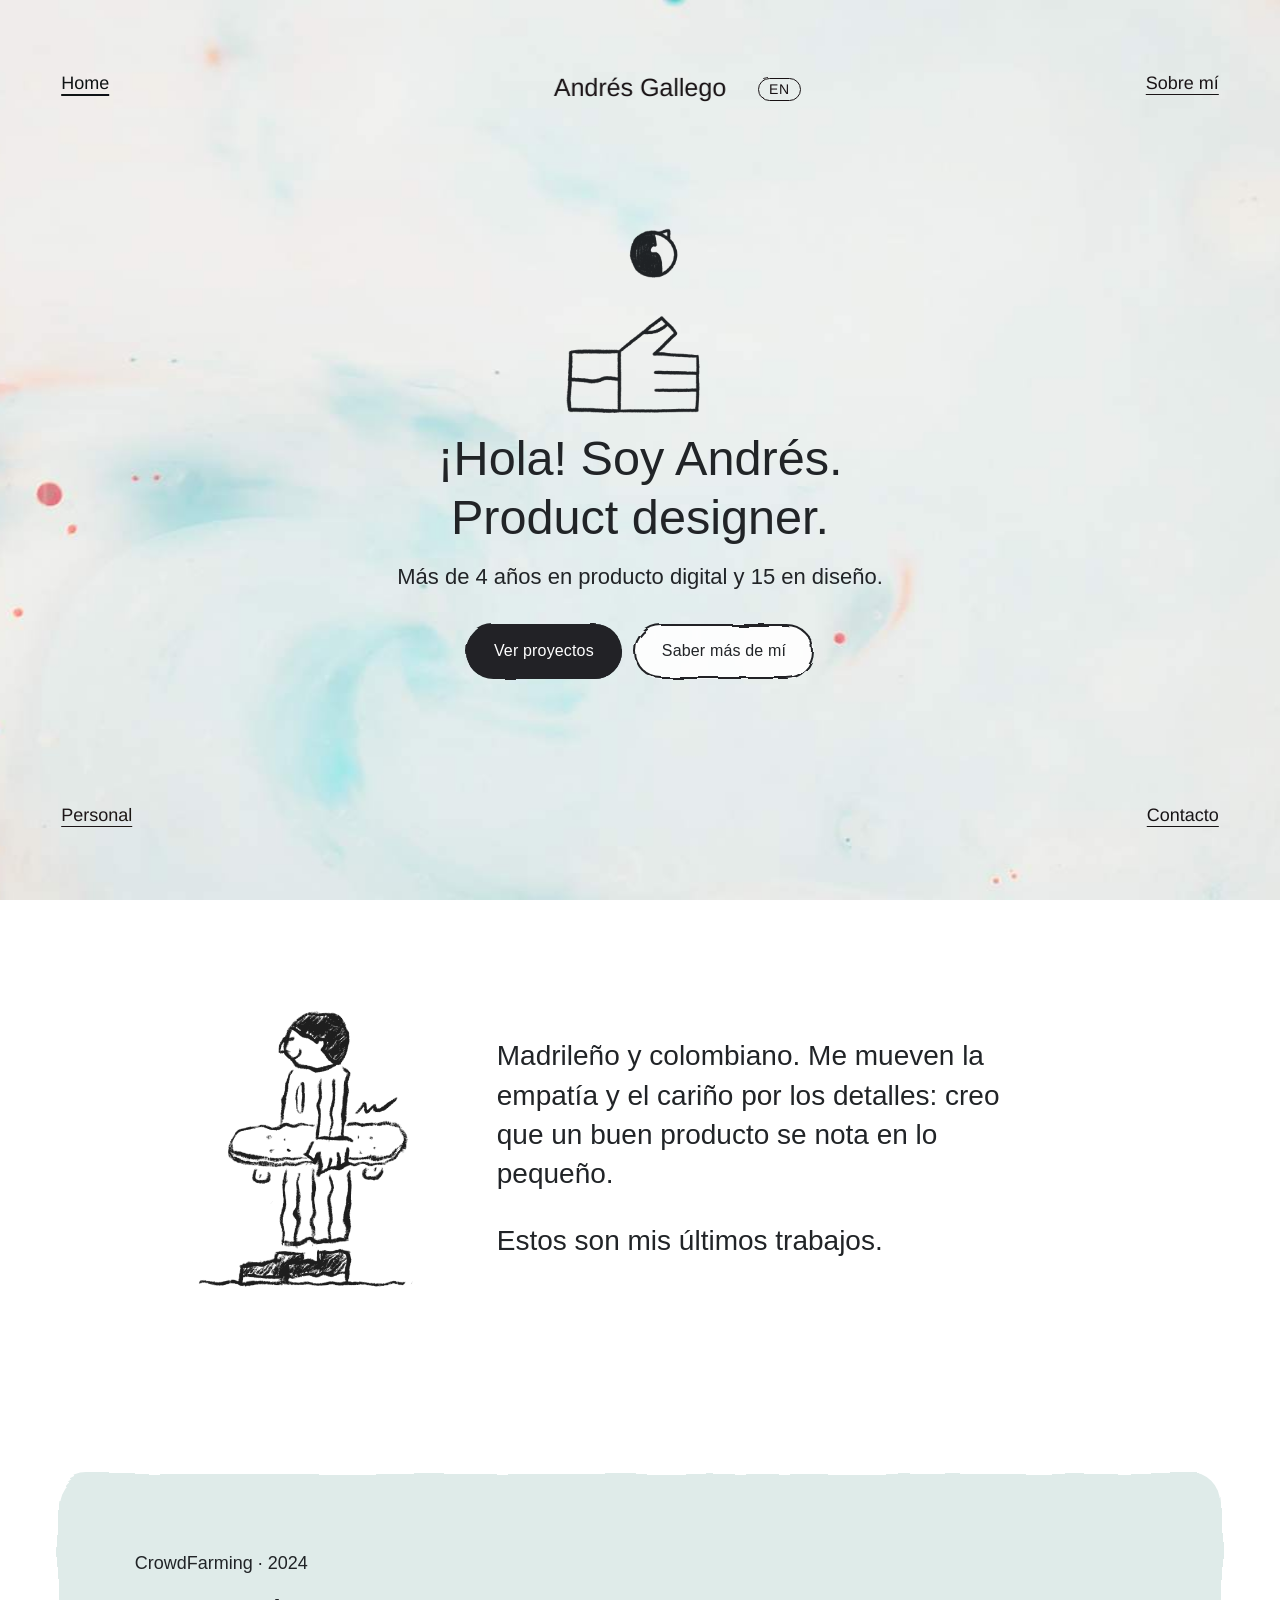
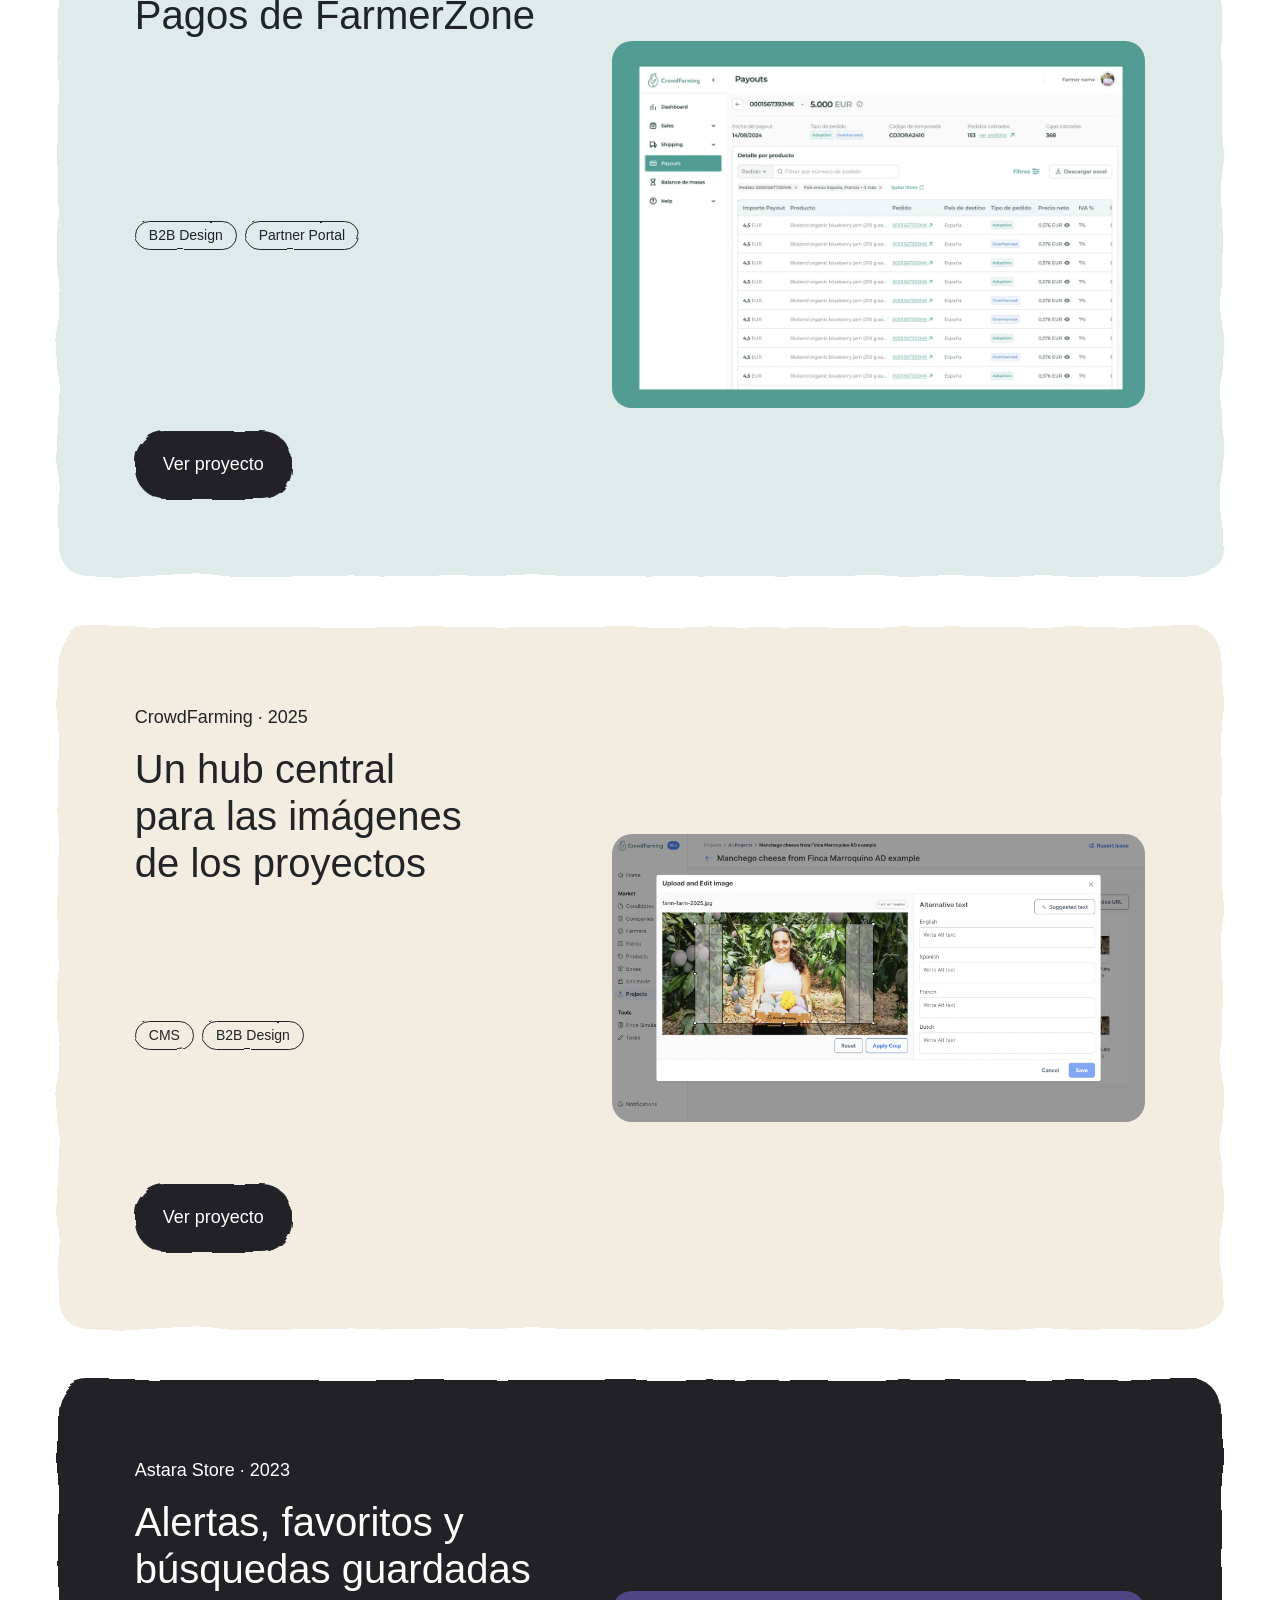
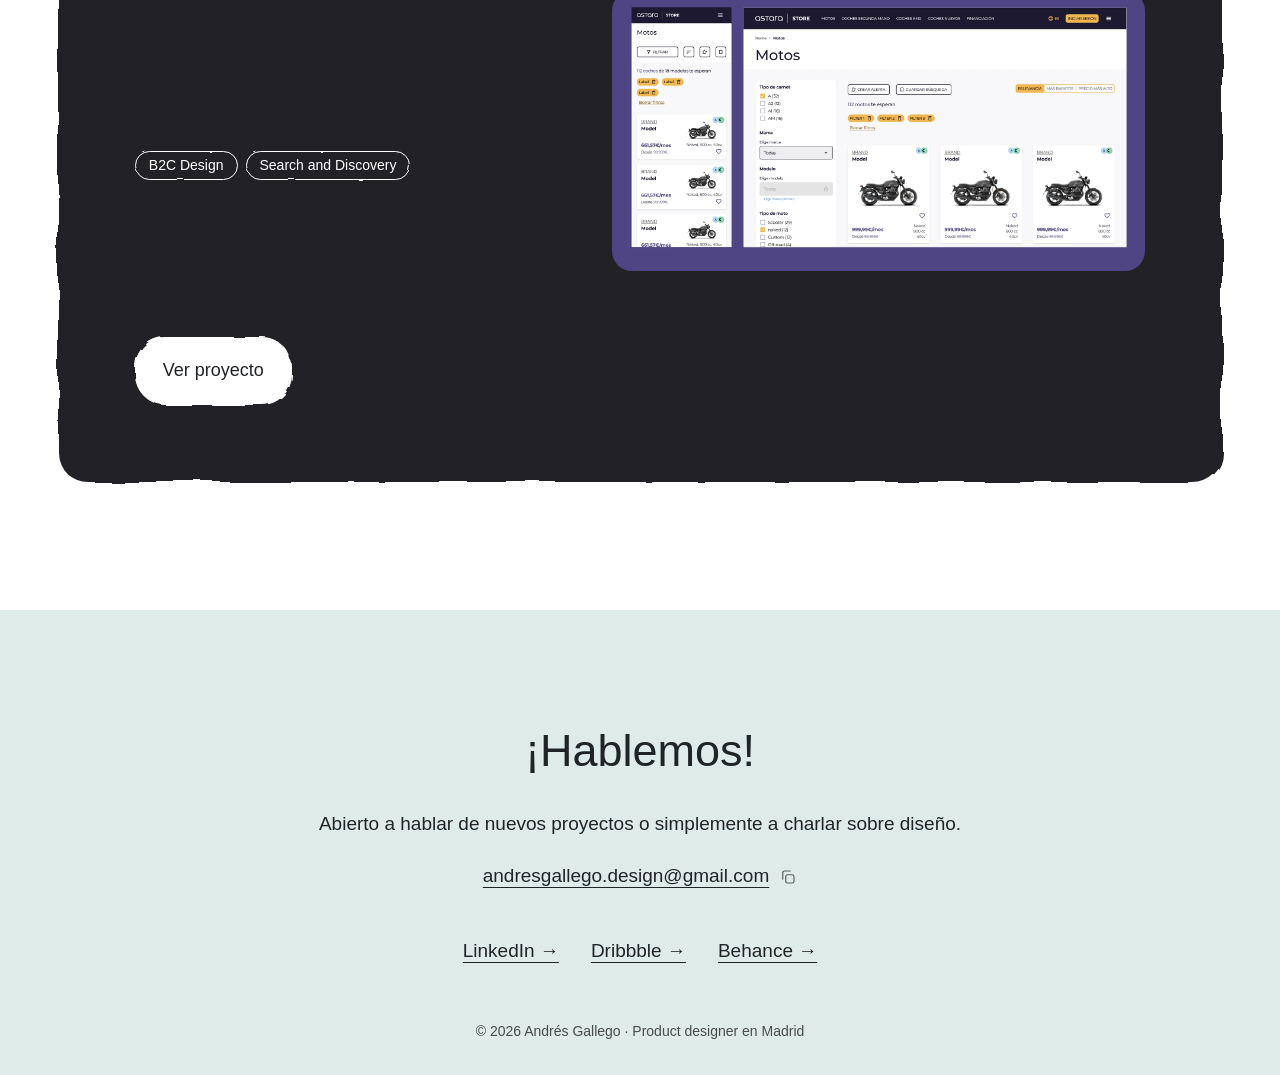
==== commit f3990444: "Música: 30 canciones con álbum original y mazo sin repetir; solo Switzer; ajustes de textos Co-Autho" ====
--- a/index.html
+++ b/index.html
@@ -31,7 +31,7 @@
 <link rel="preconnect" href="https://fonts.googleapis.com">
 <link rel="preconnect" href="https://fonts.gstatic.com" crossorigin>
 <link rel="stylesheet" href="https://fonts.googleapis.com/css2?family=Libre+Baskerville:ital@0;1&display=swap">
-<link rel="stylesheet" href="https://api.fontshare.com/v2/css?f[]=switzer@400,500,600&f[]=cabinet-grotesk@500,700&display=swap">
+<link rel="stylesheet" href="https://api.fontshare.com/v2/css?f[]=switzer@400,500,600&display=swap">
 <link rel="icon" type="image/png" sizes="32x32" href="assets/img/favicon-32.png">
 <link rel="icon" type="image/png" sizes="192x192" href="assets/img/favicon-192.png">
 <link rel="apple-touch-icon" href="assets/img/apple-touch-icon.png">
--- a/assets/css/style.css
+++ b/assets/css/style.css
@@ -2,8 +2,8 @@
    Concepto de layout: navegación en las cuatro esquinas, tarjetas grandes de color
    por proyecto y bloques de lectura estrechos en los casos de estudio.
 
-   TIPOGRAFÍAS: ahora se cargan Switzer (textos) y Cabinet Grotesk (menú, botones y nombre)
-   desde Fontshare, que son gratuitas también para uso comercial. Para cambiarlas basta con
+   TIPOGRAFÍA: solo Switzer (Fontshare) para todo el sitio; Libre Baskerville (Google Fonts) en acentos puntuales.
+   Switzer es gratuita también para uso comercial. Para cambiarla basta con
    editar las dos variables --font-texto y --font-ui (ver README.md, apartado "Tipografías"). */
 
 :root {
@@ -19,7 +19,7 @@
   --linea: rgba(33, 36, 39, 0.14);
 
   --font-texto: "Switzer", "Hanken Grotesk", "Helvetica Neue", Arial, sans-serif;
-  --font-ui: "Cabinet Grotesk", "Switzer", "Helvetica Neue", Arial, sans-serif;
+  --font-ui: "Switzer", "Helvetica Neue", Arial, sans-serif;
 
   --edge: clamp(16px, 4vw, 60px);
   --gutter: clamp(20px, 5vw, 48px);
@@ -1030,3 +1030,18 @@
 /* Pie unido al bloque azul de "¡Hablemos!" (donde existe) */
 main:has(.contacto) + .pie { background: var(--fondito); border-top: 0; padding-top: 12px; }
 @media (max-width: 800px) { body main:has(.contacto) + .pie { padding-bottom: 96px; } }
+
+
+/* Música: botón para sacar otra tanda de discos (mismo estilo que "Descargar currículum") */
+.discos { transition: opacity .25s ease; }
+.discos.mezclando { opacity: 0; }
+.musica .musica__otra { margin-top: 56px; color: #fff; cursor: pointer; }
+.musica .musica__otra[hidden] { display: none; }
+.musica .musica__otra::after { display: none; }
+.musica .musica__otra::before { background: rgba(255, 255, 255, 0.1); border-color: rgba(255, 255, 255, 0.55); }
+.musica .musica__otra:hover::before { background: rgba(255, 255, 255, 0.2); }
+.musica .musica__otra .musica__otra-ico { width: 20px; height: 20px; flex: none; margin-right: 10px; }
+.musica .musica__otra.girando .musica__otra-ico { animation: otra-gira .65s cubic-bezier(.3,.8,.3,1); }
+@keyframes otra-gira { to { transform: rotate(360deg); } }
+.musica .musica__otra:focus-visible { outline: 2px solid #fff; outline-offset: 4px; }
+@media (prefers-reduced-motion: reduce) { .discos { transition: none; } .musica .musica__otra.girando .musica__otra-ico { animation: none; } }
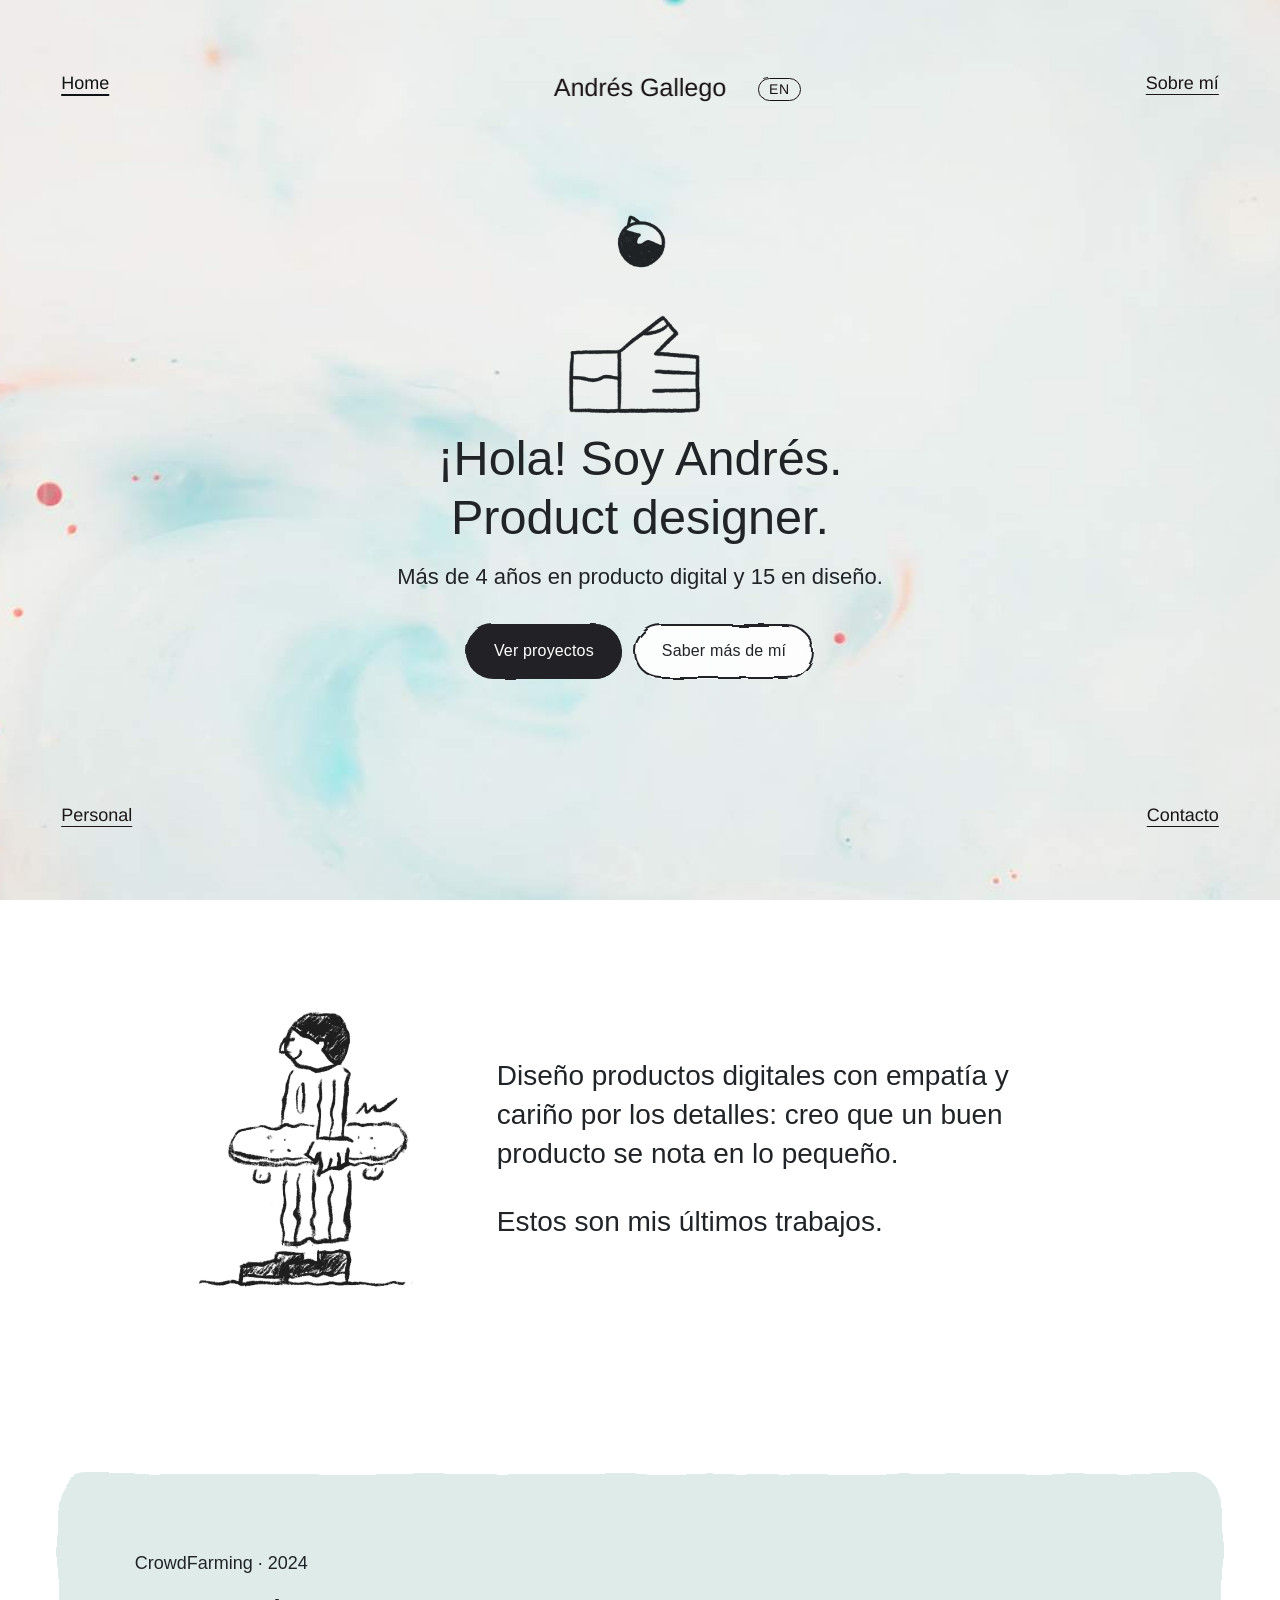
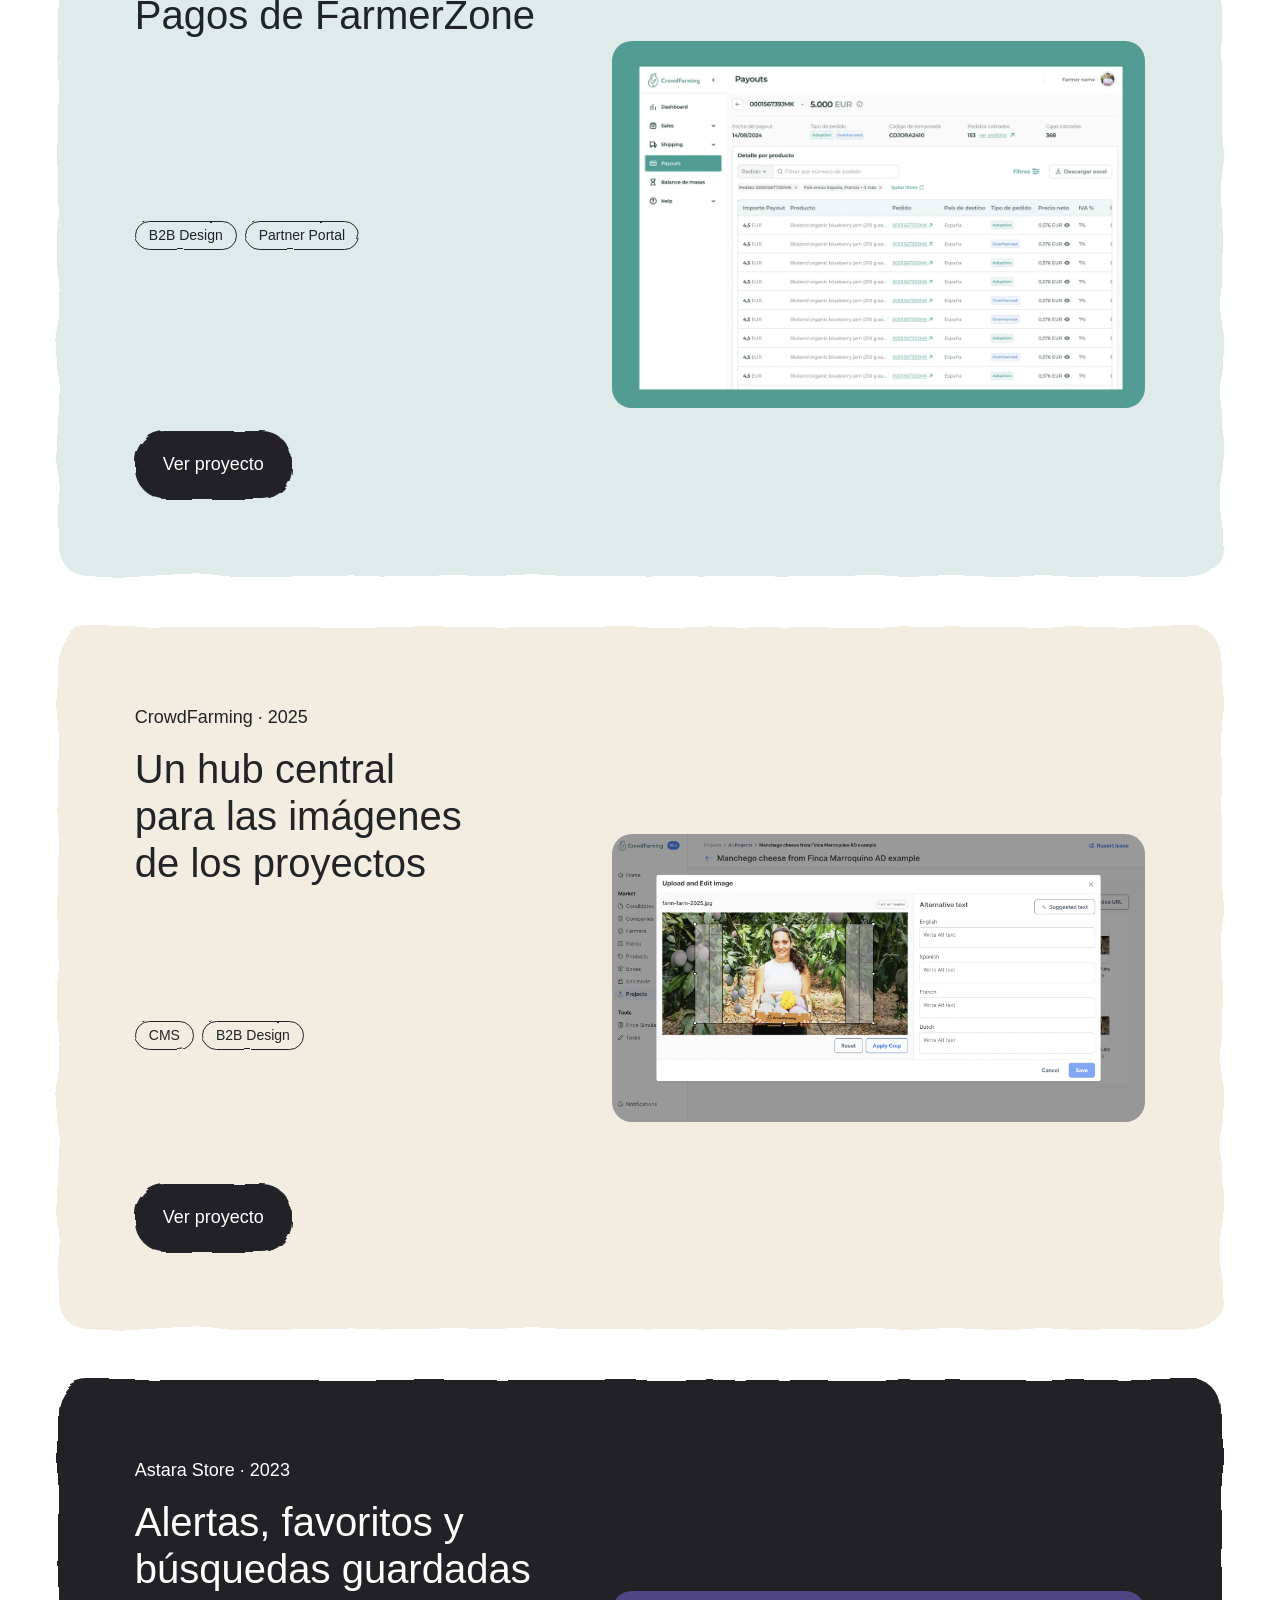
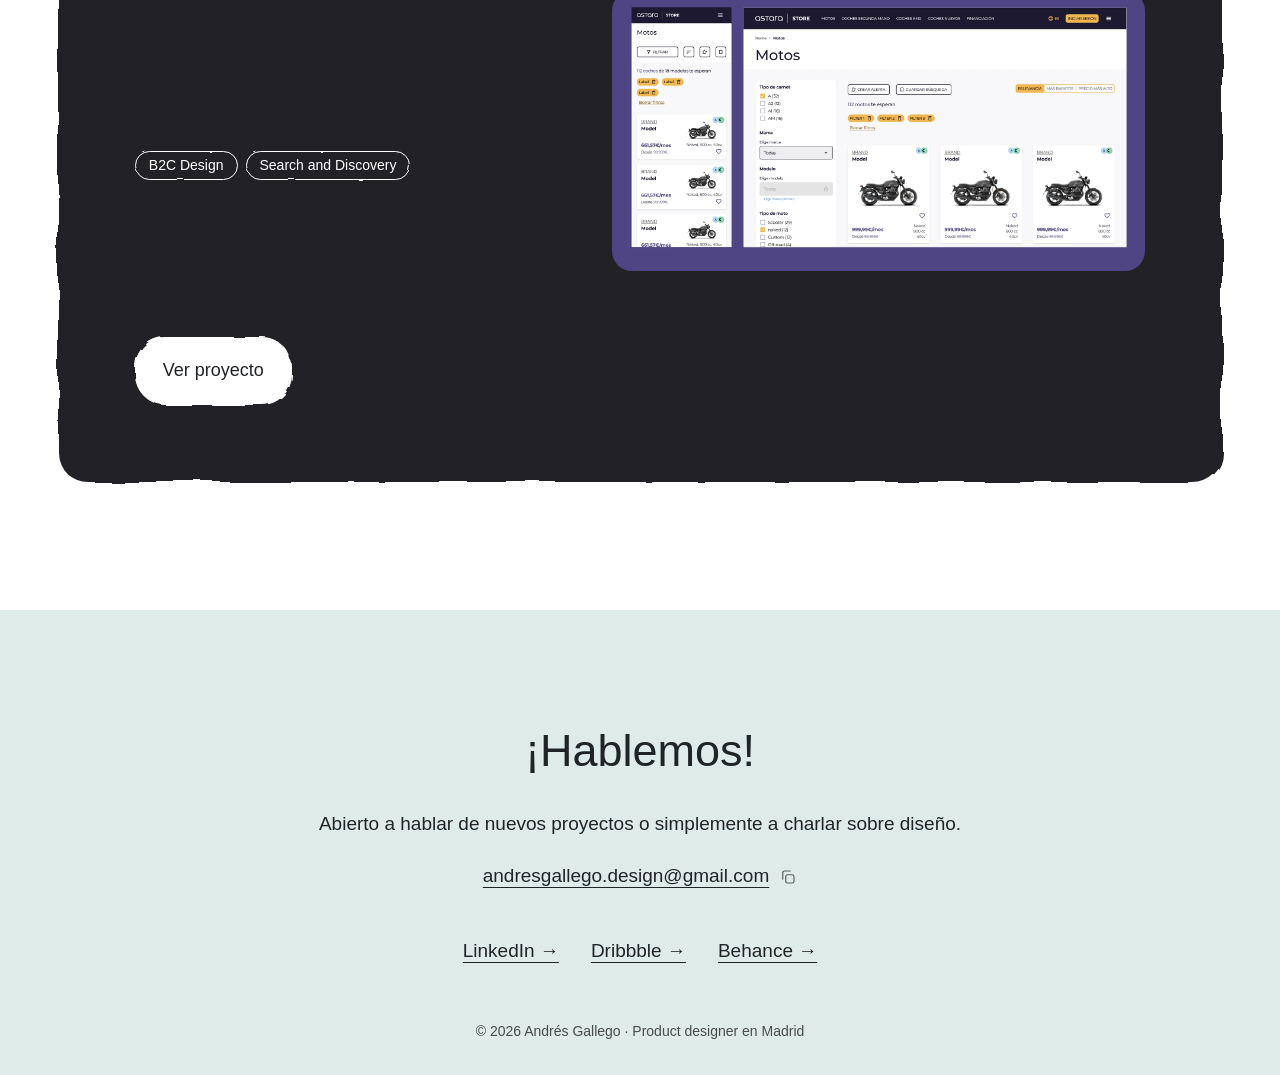
==== commit f64b10ee: "Skate de Sobre mí cae desde la animación en escritorio; nueva frase en la home Co-Authored-By: Claud" ====
--- a/index.html
+++ b/index.html
@@ -84,7 +84,7 @@
   <div class="intro__inner">
     <img class="intro__dibujo" src="assets/img/patin.webp" alt="Ilustración animada de un chico de pie sujetando un monopatín" width="400" height="508">
     <div class="intro__texto">
-      <p>Madrileño y colombiano. Me mueven la empatía y el cariño por los detalles: creo que un buen producto se nota en lo pequeño.</p>
+      <p>Diseño productos digitales con empatía y cariño por los detalles: creo que un buen producto se nota en lo pequeño.</p>
       <p>Estos son mis últimos trabajos.</p>
     </div>
   </div>
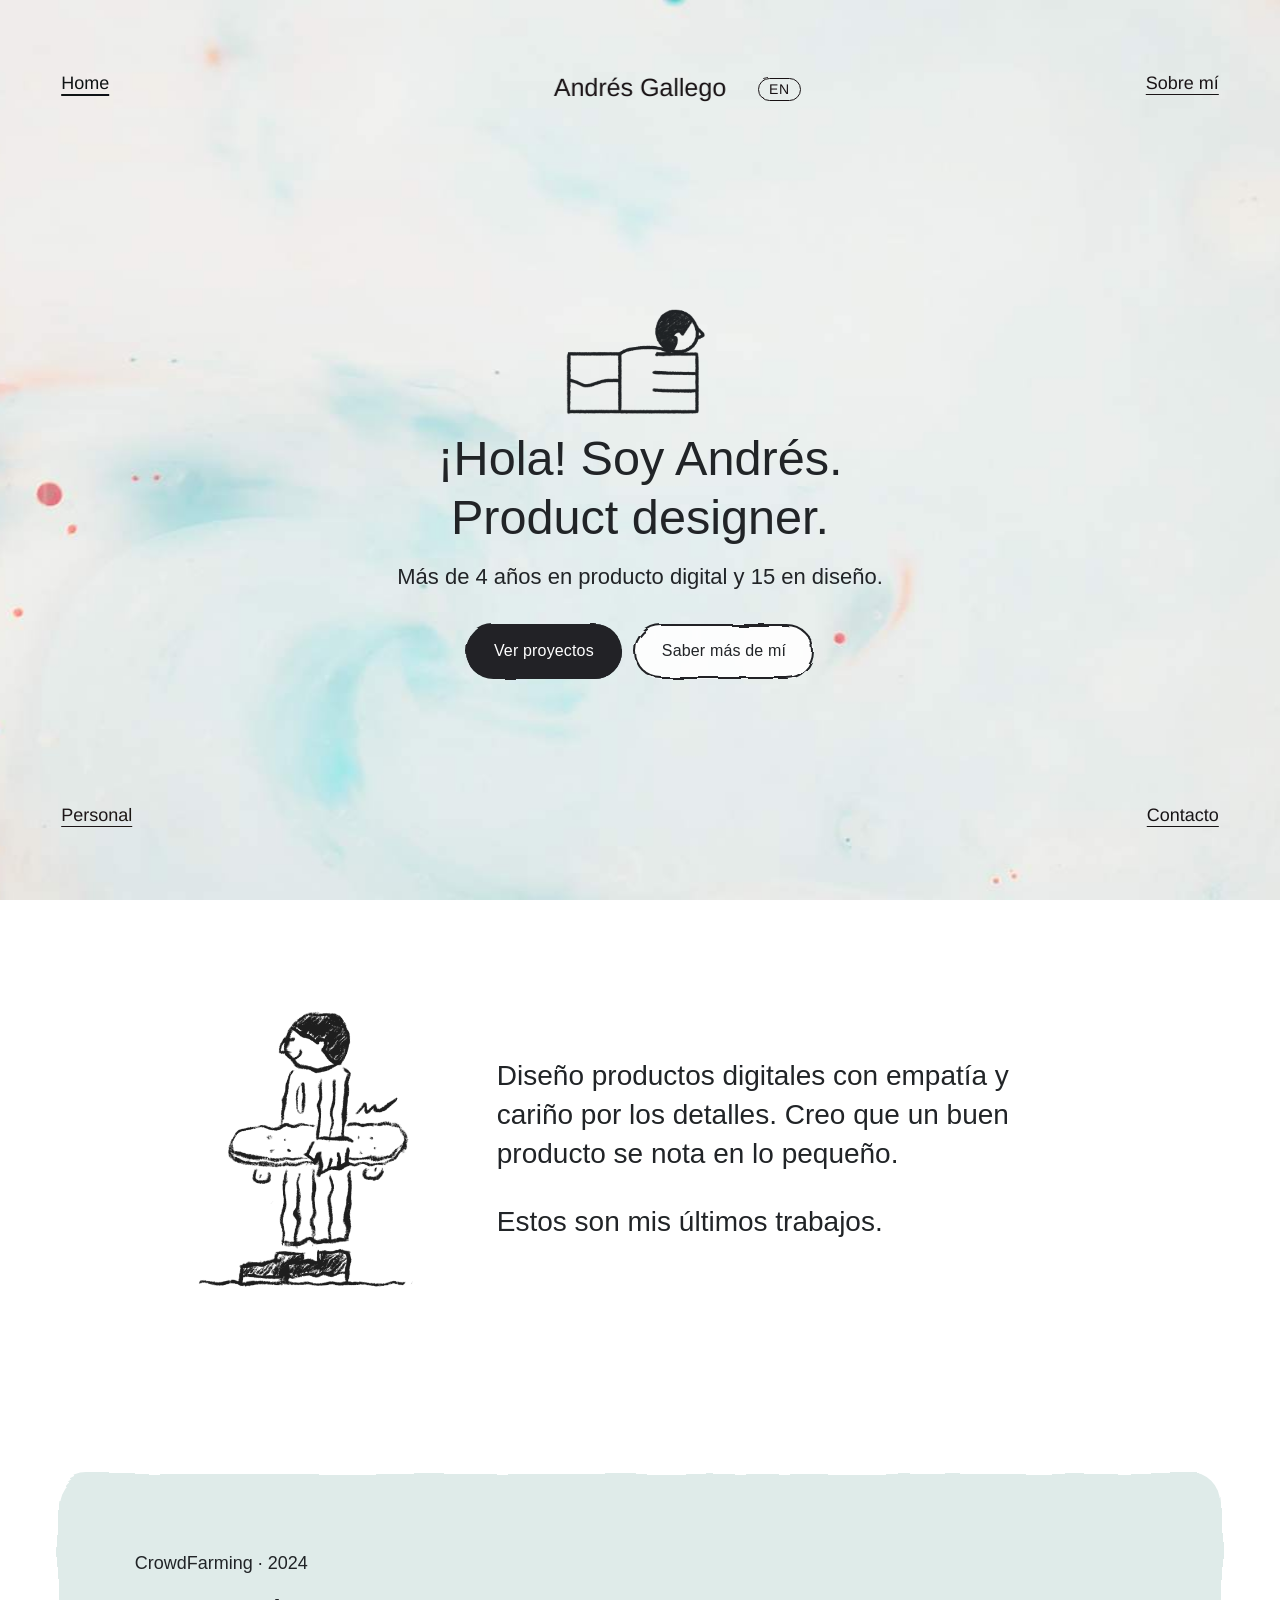
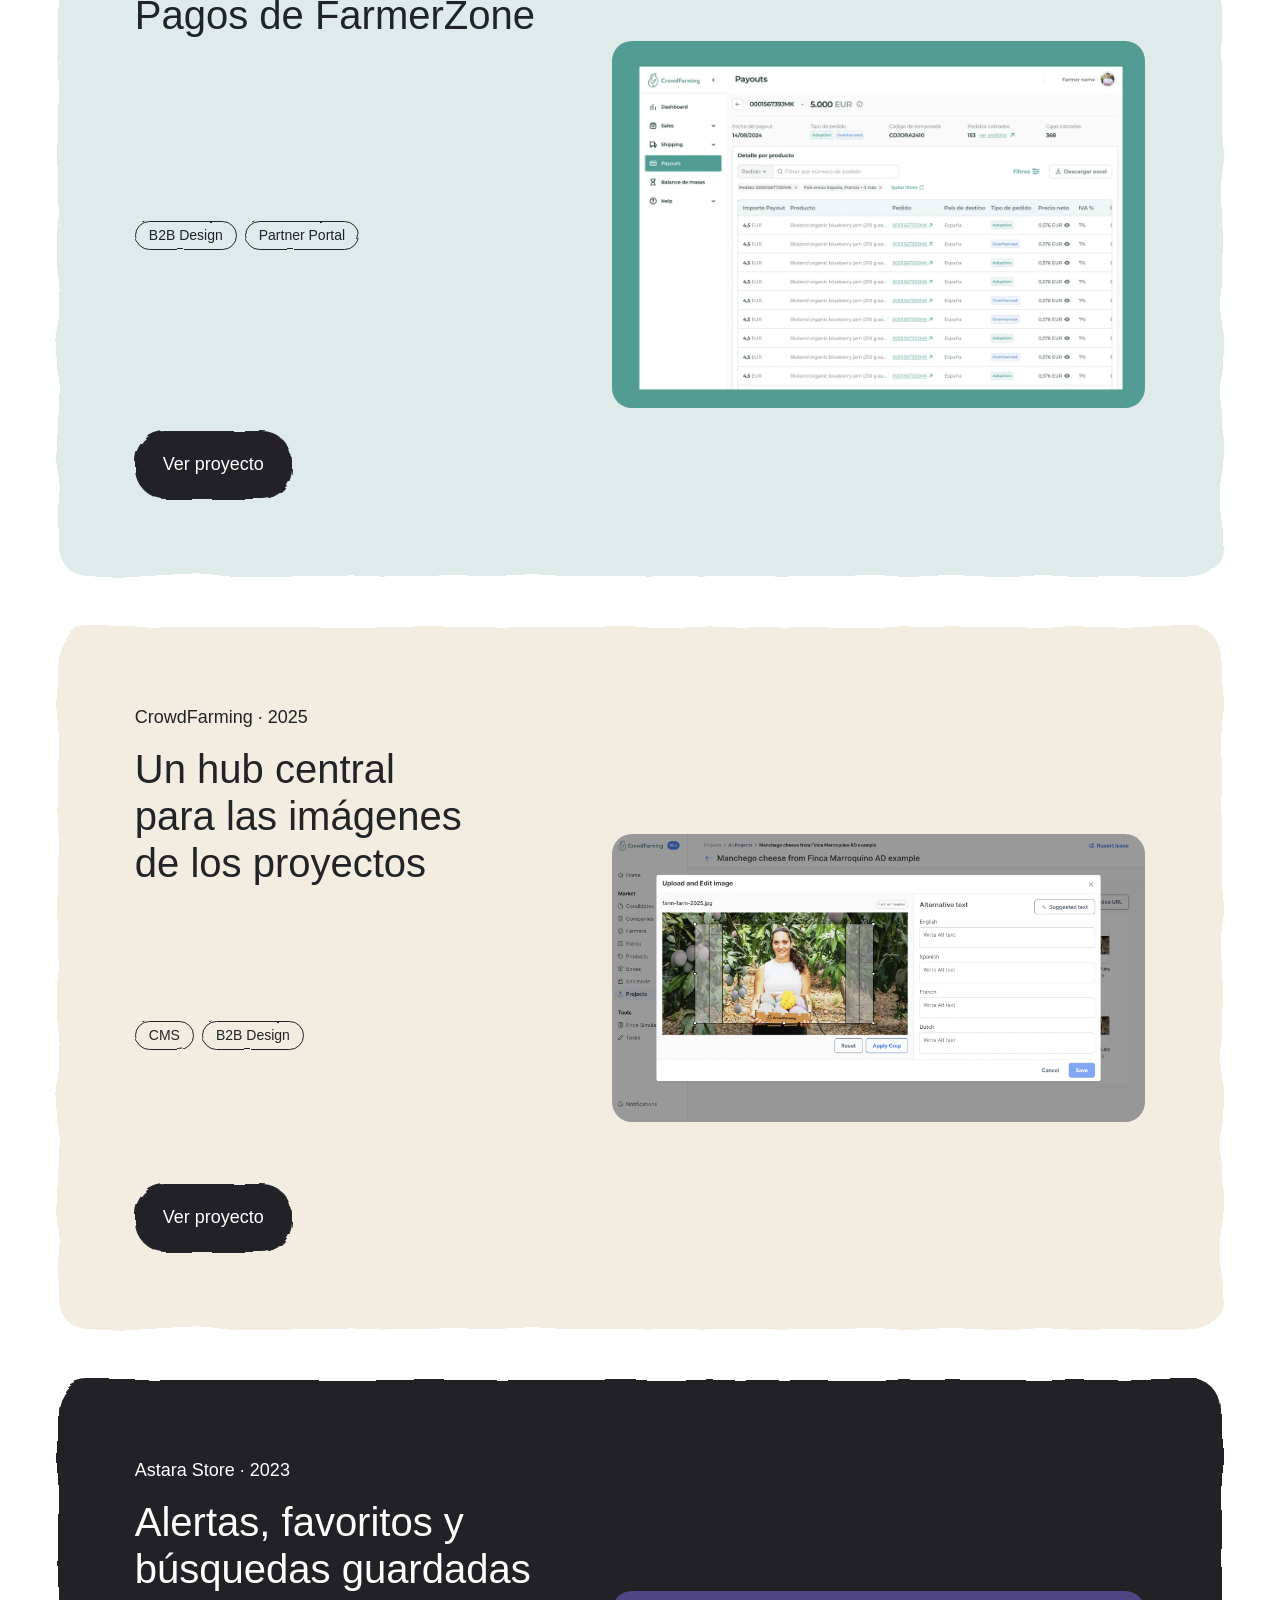
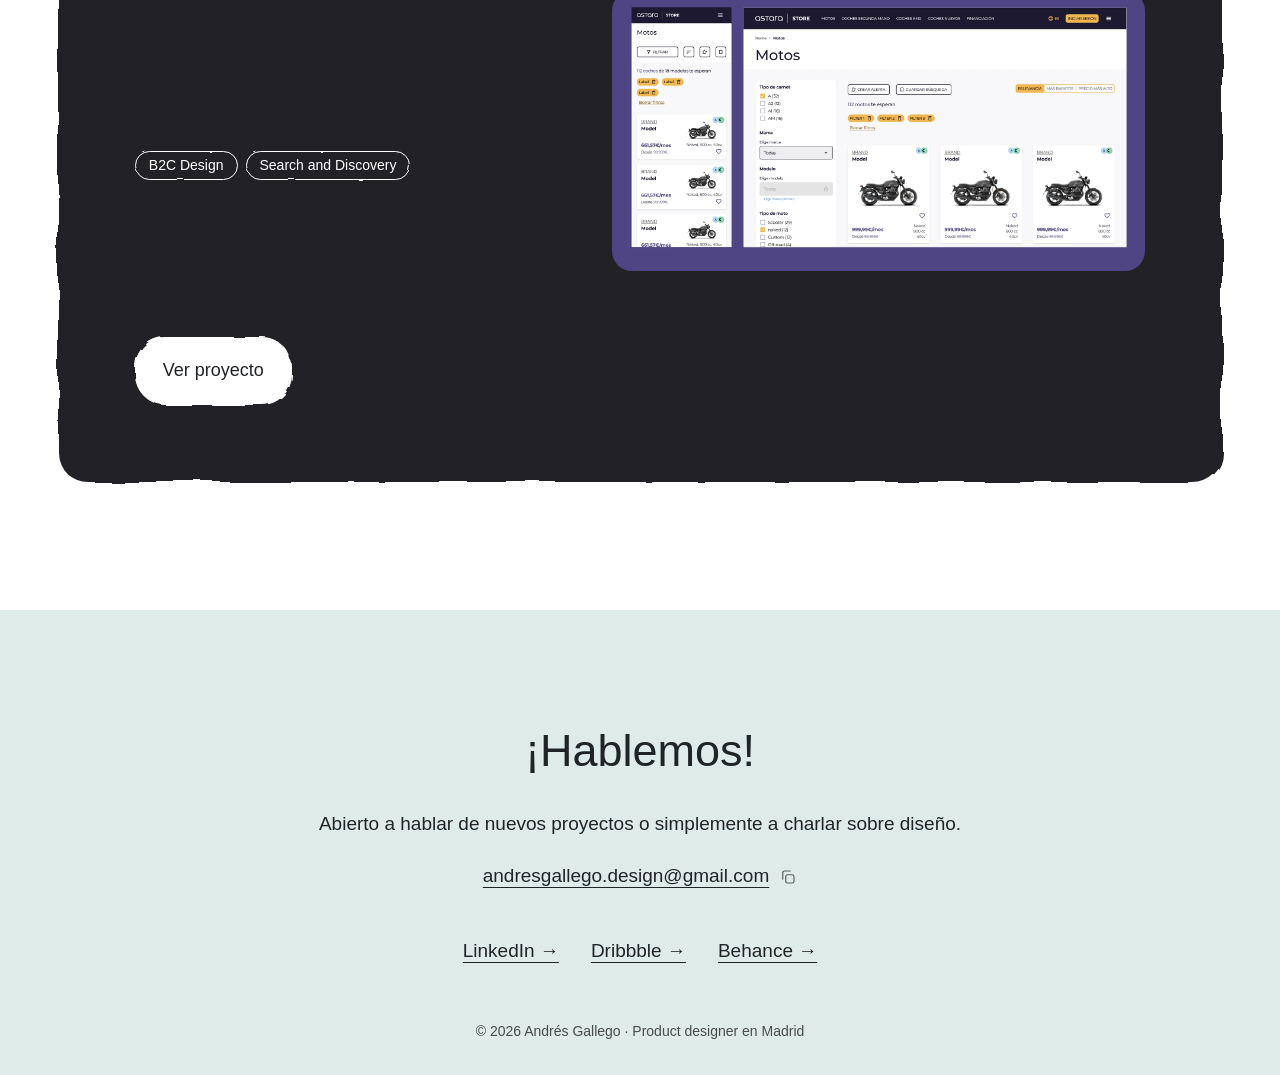
==== commit ccd8baf0: "Home: punto en lugar de dos puntos en la frase de intro Co-Authored-By: Claude Opus 5.5 <noreply@ant" ====
--- a/index.html
+++ b/index.html
@@ -84,7 +84,7 @@
   <div class="intro__inner">
     <img class="intro__dibujo" src="assets/img/patin.webp" alt="Ilustración animada de un chico de pie sujetando un monopatín" width="400" height="508">
     <div class="intro__texto">
-      <p>Diseño productos digitales con empatía y cariño por los detalles: creo que un buen producto se nota en lo pequeño.</p>
+      <p>Diseño productos digitales con empatía y cariño por los detalles. Creo que un buen producto se nota en lo pequeño.</p>
       <p>Estos son mis últimos trabajos.</p>
     </div>
   </div>
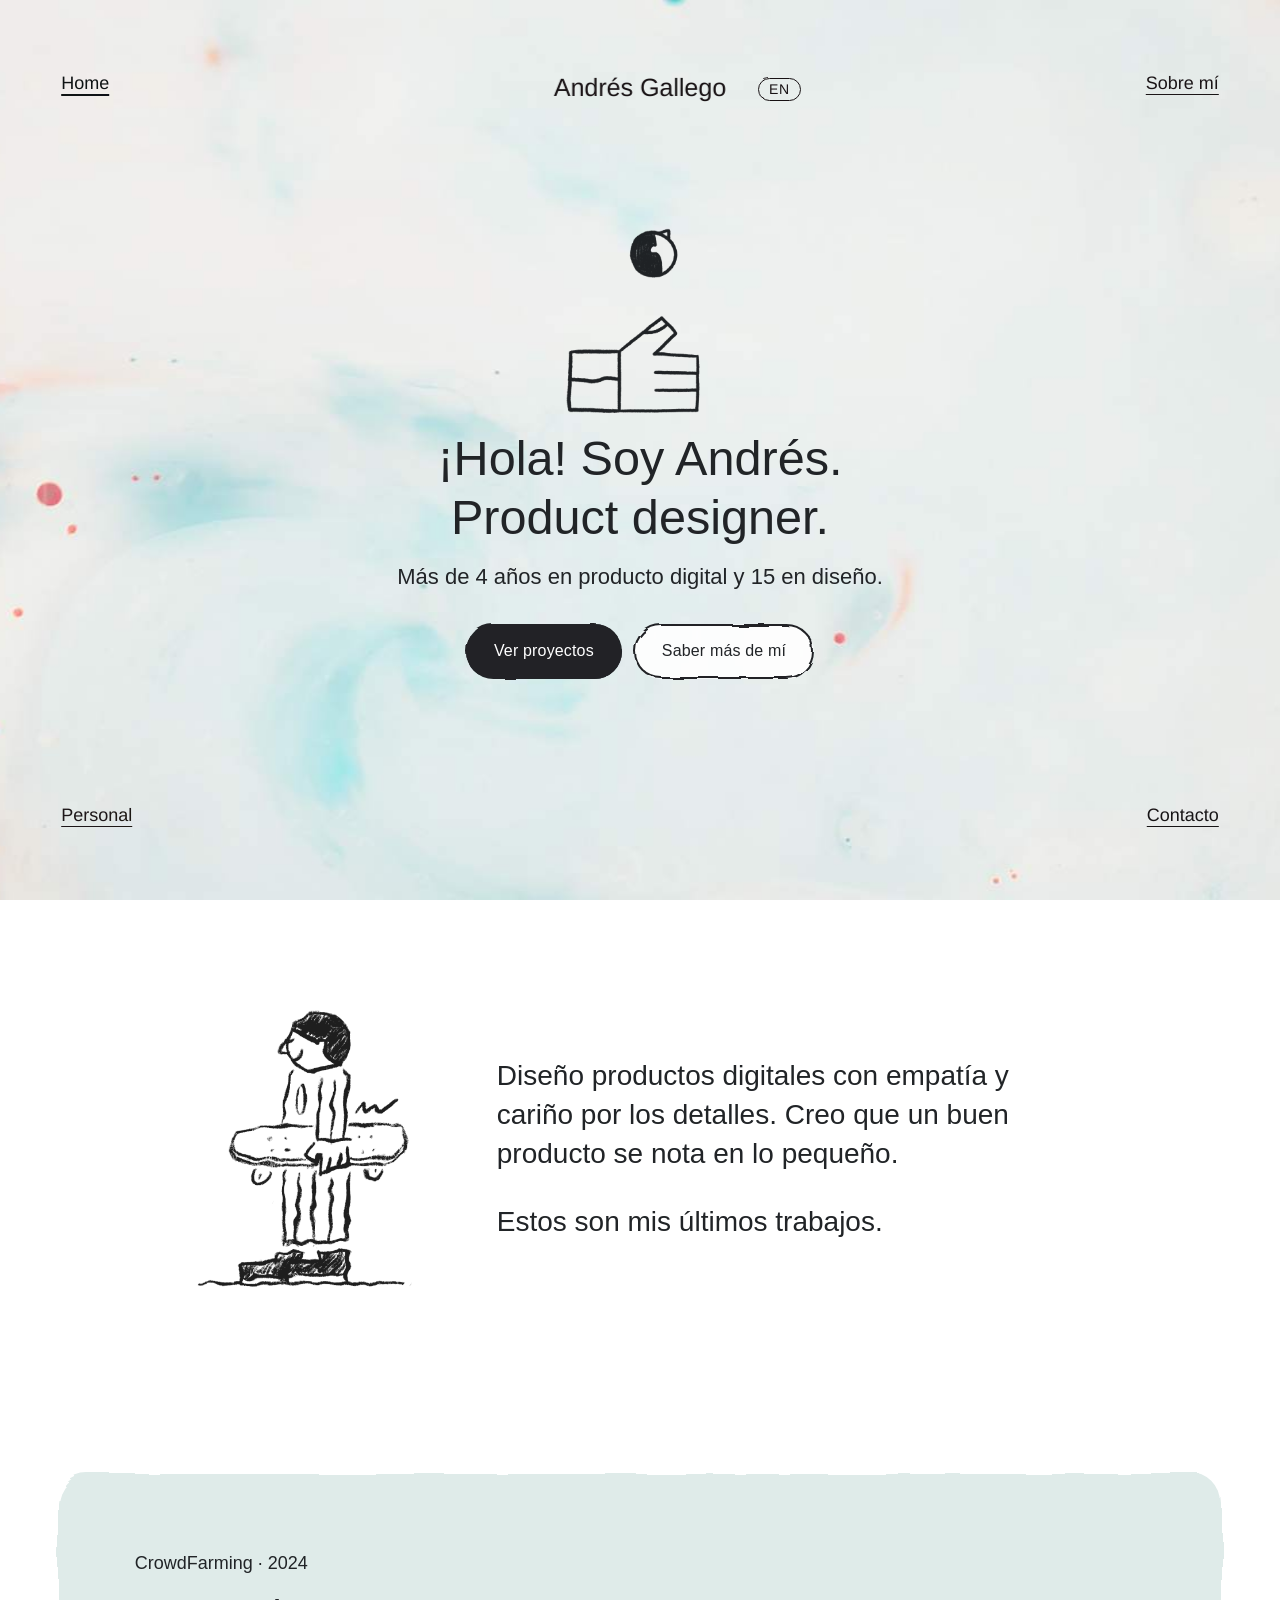
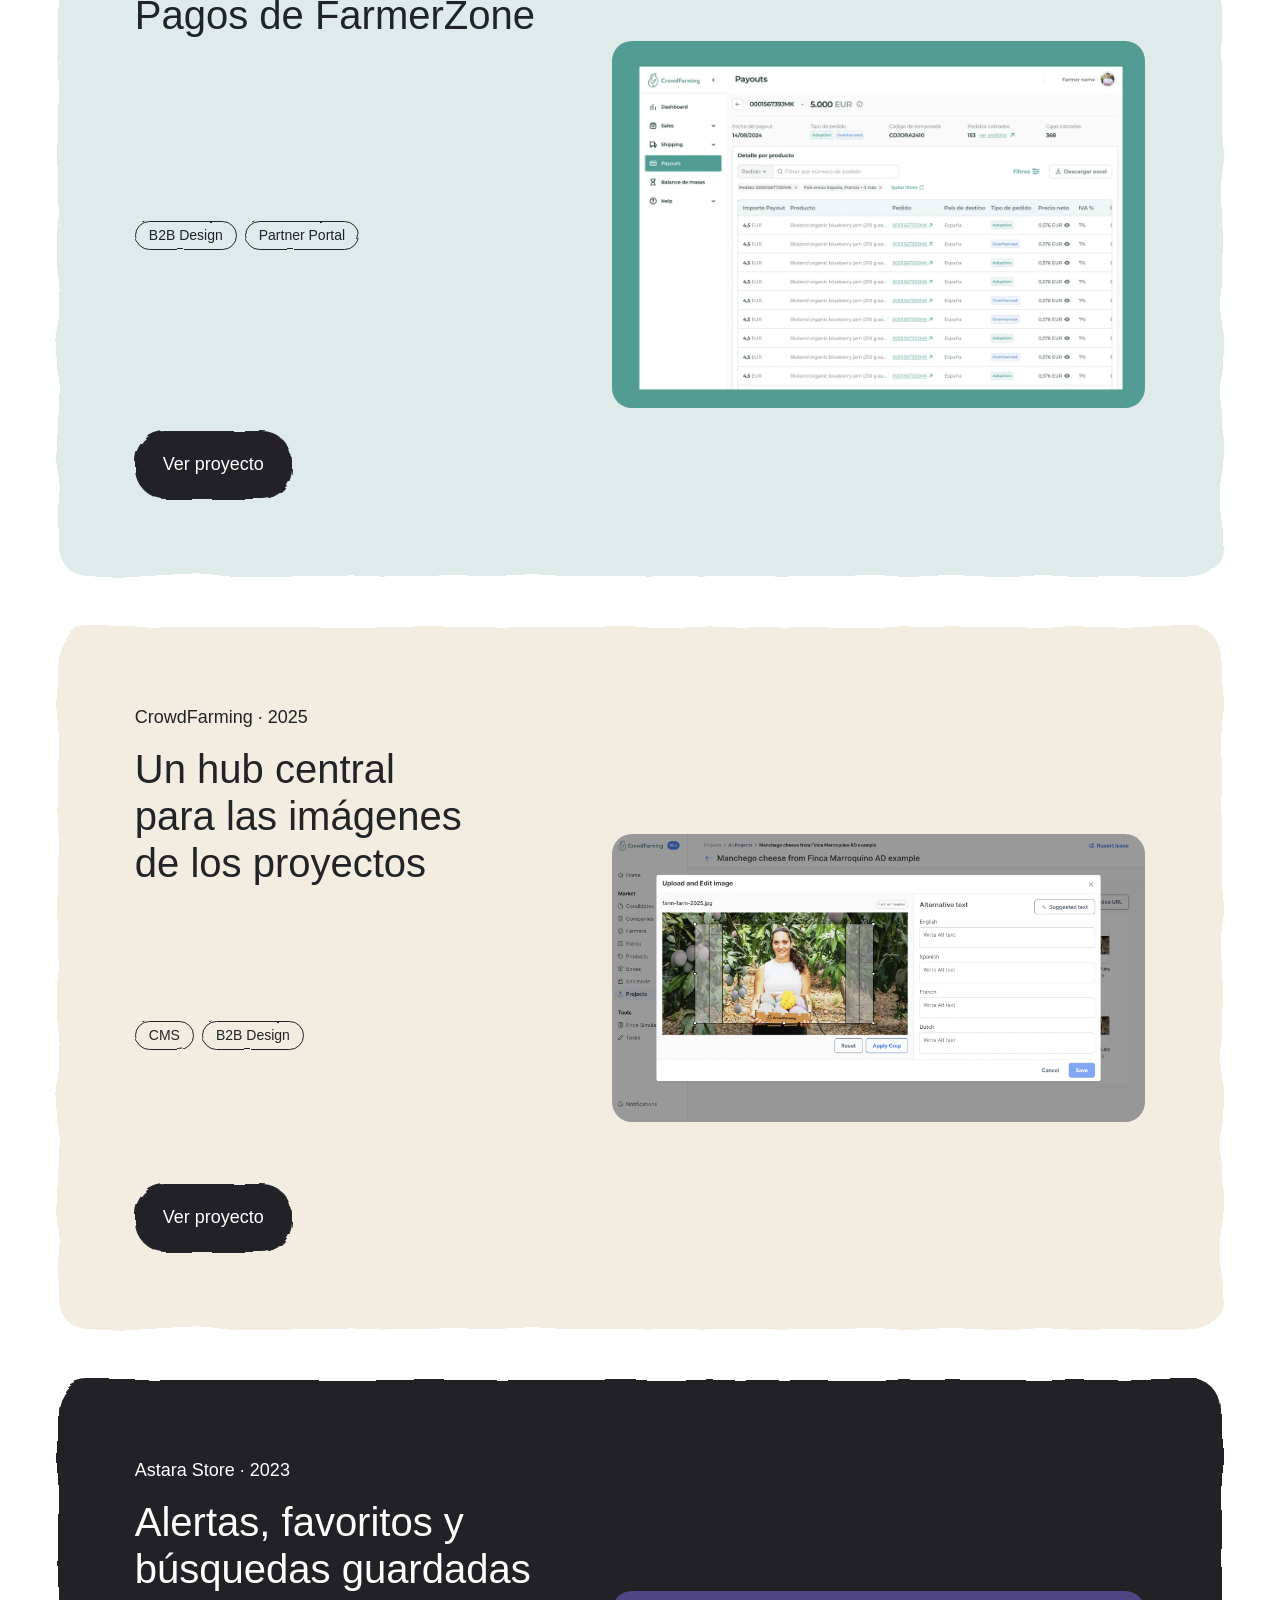
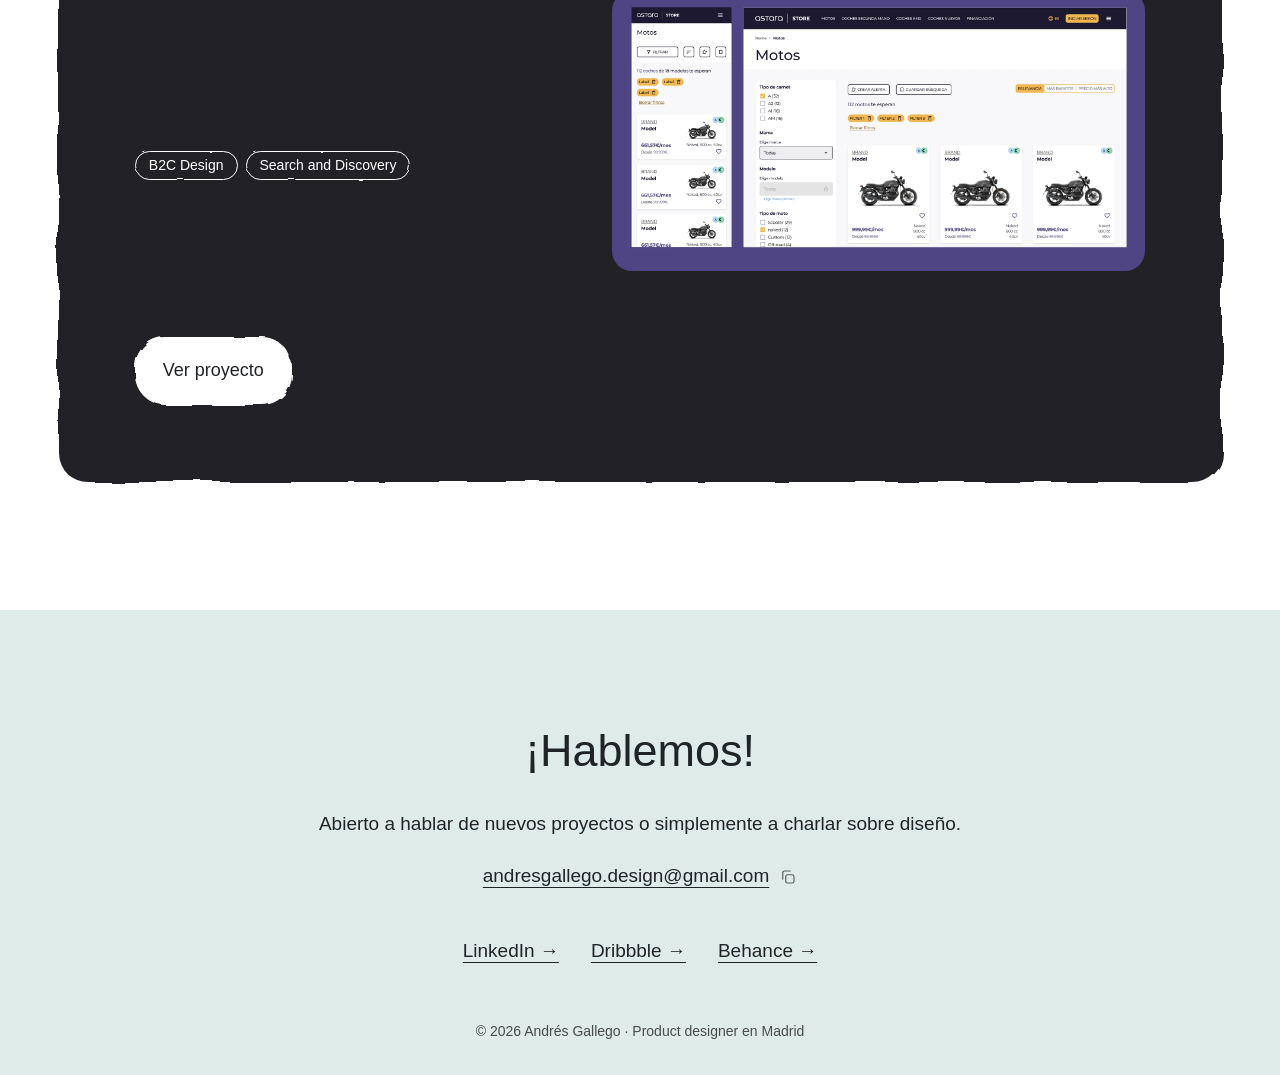
==== commit f98fd8b0: "Direcciones limpias sin .html en enlaces, canónicas y sitemap Co-Authored-By: Claude Opus 5.5 <norep" ====
--- a/index.html
+++ b/index.html
@@ -56,20 +56,20 @@
 <a class="skip" href="#main">Saltar al contenido</a>
 <svg width="0" height="0" style="position:absolute" aria-hidden="true" focusable="false"><filter id="trazo" x="-12%" y="-50%" width="124%" height="200%"><feTurbulence type="fractalNoise" baseFrequency="0.035 0.06" numOctaves="2" seed="7" result="n"/><feDisplacementMap in="SourceGraphic" in2="n" scale="6"/></filter><filter id="trazo-fino" x="-12%" y="-50%" width="124%" height="200%"><feTurbulence type="fractalNoise" baseFrequency="0.05 0.08" numOctaves="2" seed="7" result="n"/><feDisplacementMap in="SourceGraphic" in2="n" scale="2.5"/></filter><filter id="trazo-card" x="-2%" y="-2%" width="104%" height="104%"><feTurbulence type="fractalNoise" baseFrequency="0.012 0.02" numOctaves="2" seed="7" result="n"/><feDisplacementMap in="SourceGraphic" in2="n" scale="9"/></filter></svg>
 <nav class="site-nav" aria-label="Principal">
-  <a class="nav-name" href="index.html">Andrés Gallego</a>
-  <a class="nav-lang" href="en/index.html" hreflang="en" lang="en" aria-label="Read this page in English">EN</a>
+  <a class="nav-name" href="./">Andrés Gallego</a>
+  <a class="nav-lang" href="en/" hreflang="en" lang="en" aria-label="Read this page in English">EN</a>
   <div class="m-cabecera">
-    <a class="m-id" href="index.html"><span class="m-foto"><img src="assets/img/andres.jpg" alt=""></span><span class="m-nombre">Andrés Gallego</span></a>
+    <a class="m-id" href="./"><span class="m-foto"><img src="assets/img/andres.jpg" alt=""></span><span class="m-nombre">Andrés Gallego</span></a>
     <div class="m-acciones">
       <a class="m-btn" href="mailto:andresgallego.design@gmail.com" aria-label="Enviar un email a Andrés"><svg viewBox="0 0 24 24" width="18" height="18" fill="none" stroke="currentColor" stroke-width="1.6" stroke-linecap="round" stroke-linejoin="round" aria-hidden="true"><rect x="3" y="5" width="18" height="14" rx="2.5"/><path d="m4 7.5 8 6 8-6"/></svg></a>
       <a class="m-btn" href="https://www.linkedin.com/in/andres-gallego/" target="_blank" rel="noopener" aria-label="LinkedIn de Andrés"><svg viewBox="0 0 24 24" width="17" height="17" fill="currentColor" aria-hidden="true"><path d="M5.2 9.2h3.1V19H5.2zM6.75 4.6a1.8 1.8 0 1 1 0 3.6 1.8 1.8 0 0 1 0-3.6zM10.4 9.2h3v1.35h.04c.42-.8 1.45-1.65 2.98-1.65 3.18 0 3.77 2.1 3.77 4.8V19h-3.1v-4.7c0-1.12-.02-2.56-1.56-2.56-1.56 0-1.8 1.22-1.8 2.48V19h-3.1z"/></svg></a>
-      <a class="m-btn m-lang" href="en/index.html" hreflang="en" lang="en" aria-label="Read this page in English">EN</a>
+      <a class="m-btn m-lang" href="en/" hreflang="en" lang="en" aria-label="Read this page in English">EN</a>
     </div>
   </div>
   <div class="nav-pill">
-    <a class="nav-tl" href="index.html" aria-current="page">Home</a>
-    <a class="nav-tr" href="sobre-mi.html">Sobre mí</a>
-    <a class="nav-bl" href="personal.html">Personal</a>
+    <a class="nav-tl" href="./" aria-current="page">Home</a>
+    <a class="nav-tr" href="sobre-mi">Sobre mí</a>
+    <a class="nav-bl" href="personal">Personal</a>
     <a class="nav-br" href="#contacto">Contacto</a>
   </div>
 </nav>
@@ -78,7 +78,7 @@
   <img class="dibujo dibujo--hero" data-balon="assets/img/cabeza.png" src="assets/img/cabezon.webp" alt="Ilustración animada de una cabeza apoyada sobre un libro abierto">
   <h1>¡Hola! Soy Andrés. Product designer.</h1>
   <p class="hero__sub">Más de 4 años en producto digital y 15 en diseño.</p>
-  <p class="hero__ctas"><a href="#trabajos">Ver proyectos</a><a href="sobre-mi.html">Saber más de mí</a></p>
+  <p class="hero__ctas"><a href="#trabajos">Ver proyectos</a><a href="sobre-mi">Saber más de mí</a></p>
 </header>
 <section class="intro" aria-label="Presentación">
   <div class="intro__inner">
@@ -94,7 +94,7 @@
       <div class="card__texto">
         <div>
           <p class="card__meta">CrowdFarming · 2024</p>
-          <h2><a class="card__link" href="farmerzone-pagos.html">Pagos de FarmerZone</a></h2>
+          <h2><a class="card__link" href="farmerzone-pagos">Pagos de FarmerZone</a></h2>
         </div>
         <ul class="card__tags" style="list-style:none;padding:0;margin:0"><li class="chip">B2B Design</li><li class="chip">Partner Portal</li></ul>
         <span class="btn" aria-hidden="true">Ver proyecto</span>
@@ -105,7 +105,7 @@
       <div class="card__texto">
         <div>
           <p class="card__meta">CrowdFarming · 2025</p>
-          <h2><a class="card__link" href="hub-imagenes.html">Un hub central para las imágenes de los proyectos</a></h2>
+          <h2><a class="card__link" href="hub-imagenes">Un hub central para las imágenes de los proyectos</a></h2>
         </div>
         <ul class="card__tags" style="list-style:none;padding:0;margin:0"><li class="chip">CMS</li><li class="chip">B2B Design</li></ul>
         <span class="btn" aria-hidden="true">Ver proyecto</span>
@@ -116,7 +116,7 @@
       <div class="card__texto">
         <div>
           <p class="card__meta">Astara Store · 2023</p>
-          <h2><a class="card__link" href="alertas-favoritos.html">Alertas, favoritos y búsquedas guardadas</a></h2>
+          <h2><a class="card__link" href="alertas-favoritos">Alertas, favoritos y búsquedas guardadas</a></h2>
         </div>
         <ul class="card__tags" style="list-style:none;padding:0;margin:0"><li class="chip">B2C Design</li><li class="chip">Search and Discovery</li></ul>
         <span class="btn" aria-hidden="true">Ver proyecto</span>
--- a/assets/css/style.css
+++ b/assets/css/style.css
@@ -985,8 +985,8 @@
 .sobre__cab { grid-template-columns: minmax(0, 1fr); justify-items: center; }
 .retrato { width: min(340px, 100%); }
 .bio .enlace-cv { margin-top: 36px; color: #fff; }
-.bio .enlace-cv::before { background: rgba(255, 255, 255, 0.1); border-color: rgba(255, 255, 255, 0.55); }
-.bio .enlace-cv:hover::before { background: rgba(255, 255, 255, 0.2); }
+.bio .enlace-cv::before { background: transparent; border-color: rgba(255, 255, 255, 0.55); transition: background .2s ease; }
+.bio .enlace-cv:hover::before, .bio .enlace-cv:focus-visible::before { background: rgba(255, 255, 255, 0.12); }
 
 /* Sobre mí: todo en negro; en escritorio la animación va a la izquierda del texto */
 .sobre-bloque { background: var(--negro); }
@@ -1038,10 +1038,26 @@
 .musica .musica__otra { margin-top: 56px; color: #fff; cursor: pointer; }
 .musica .musica__otra[hidden] { display: none; }
 .musica .musica__otra::after { display: none; }
-.musica .musica__otra::before { background: rgba(255, 255, 255, 0.1); border-color: rgba(255, 255, 255, 0.55); }
-.musica .musica__otra:hover::before { background: rgba(255, 255, 255, 0.2); }
+.musica .musica__otra::before { background: transparent; border-color: rgba(255, 255, 255, 0.55); transition: background .2s ease; }
+.musica .musica__otra:hover::before, .musica .musica__otra:focus-visible::before { background: rgba(255, 255, 255, 0.12); }
 .musica .musica__otra .musica__otra-ico { width: 20px; height: 20px; flex: none; margin-right: 10px; }
 .musica .musica__otra.girando .musica__otra-ico { animation: otra-gira .65s cubic-bezier(.3,.8,.3,1); }
 @keyframes otra-gira { to { transform: rotate(360deg); } }
 .musica .musica__otra:focus-visible { outline: 2px solid #fff; outline-offset: 4px; }
 @media (prefers-reduced-motion: reduce) { .discos { transition: none; } .musica .musica__otra.girando .musica__otra-ico { animation: none; } }
+
+/* Pista de que los discos se pueden sacar: el vinilo asoma un poco de la funda (al llegar a la sección, de vez en cuando y al pasar el ratón) */
+.disco.asoma .disco__vinilo { transform: translateX(18%); }
+.disco.asoma .disco__portada { transform: translateX(-2%) rotate(-1.5deg); }
+@media (hover: hover) {
+  .disco:not(.abierto) .disco__caja:hover .disco__vinilo { transform: translateX(18%); }
+}
+/* Al tocar (móvil) o pulsar, el vinilo empieza a salir antes de abrirse del todo */
+.disco:not(.abierto) .disco__caja:active .disco__vinilo { transform: translateX(18%); }
+@media (prefers-reduced-motion: reduce) { .disco.asoma .disco__vinilo, .disco.asoma .disco__portada { transform: none; } }
+
+/* Botón de currículum: icono de descarga delante y sin la flecha de hover; al pasar el ratón la flecha baja un poco */
+.bio .enlace-cv::after { display: none; }
+.enlace-cv .enlace-cv__ico { width: 20px; height: 20px; flex: none; margin-right: 10px; transition: transform .25s ease; }
+.enlace-cv:hover .enlace-cv__ico, .enlace-cv:focus-visible .enlace-cv__ico { transform: translateY(2px); }
+@media (prefers-reduced-motion: reduce) { .enlace-cv .enlace-cv__ico { transition: none; } }
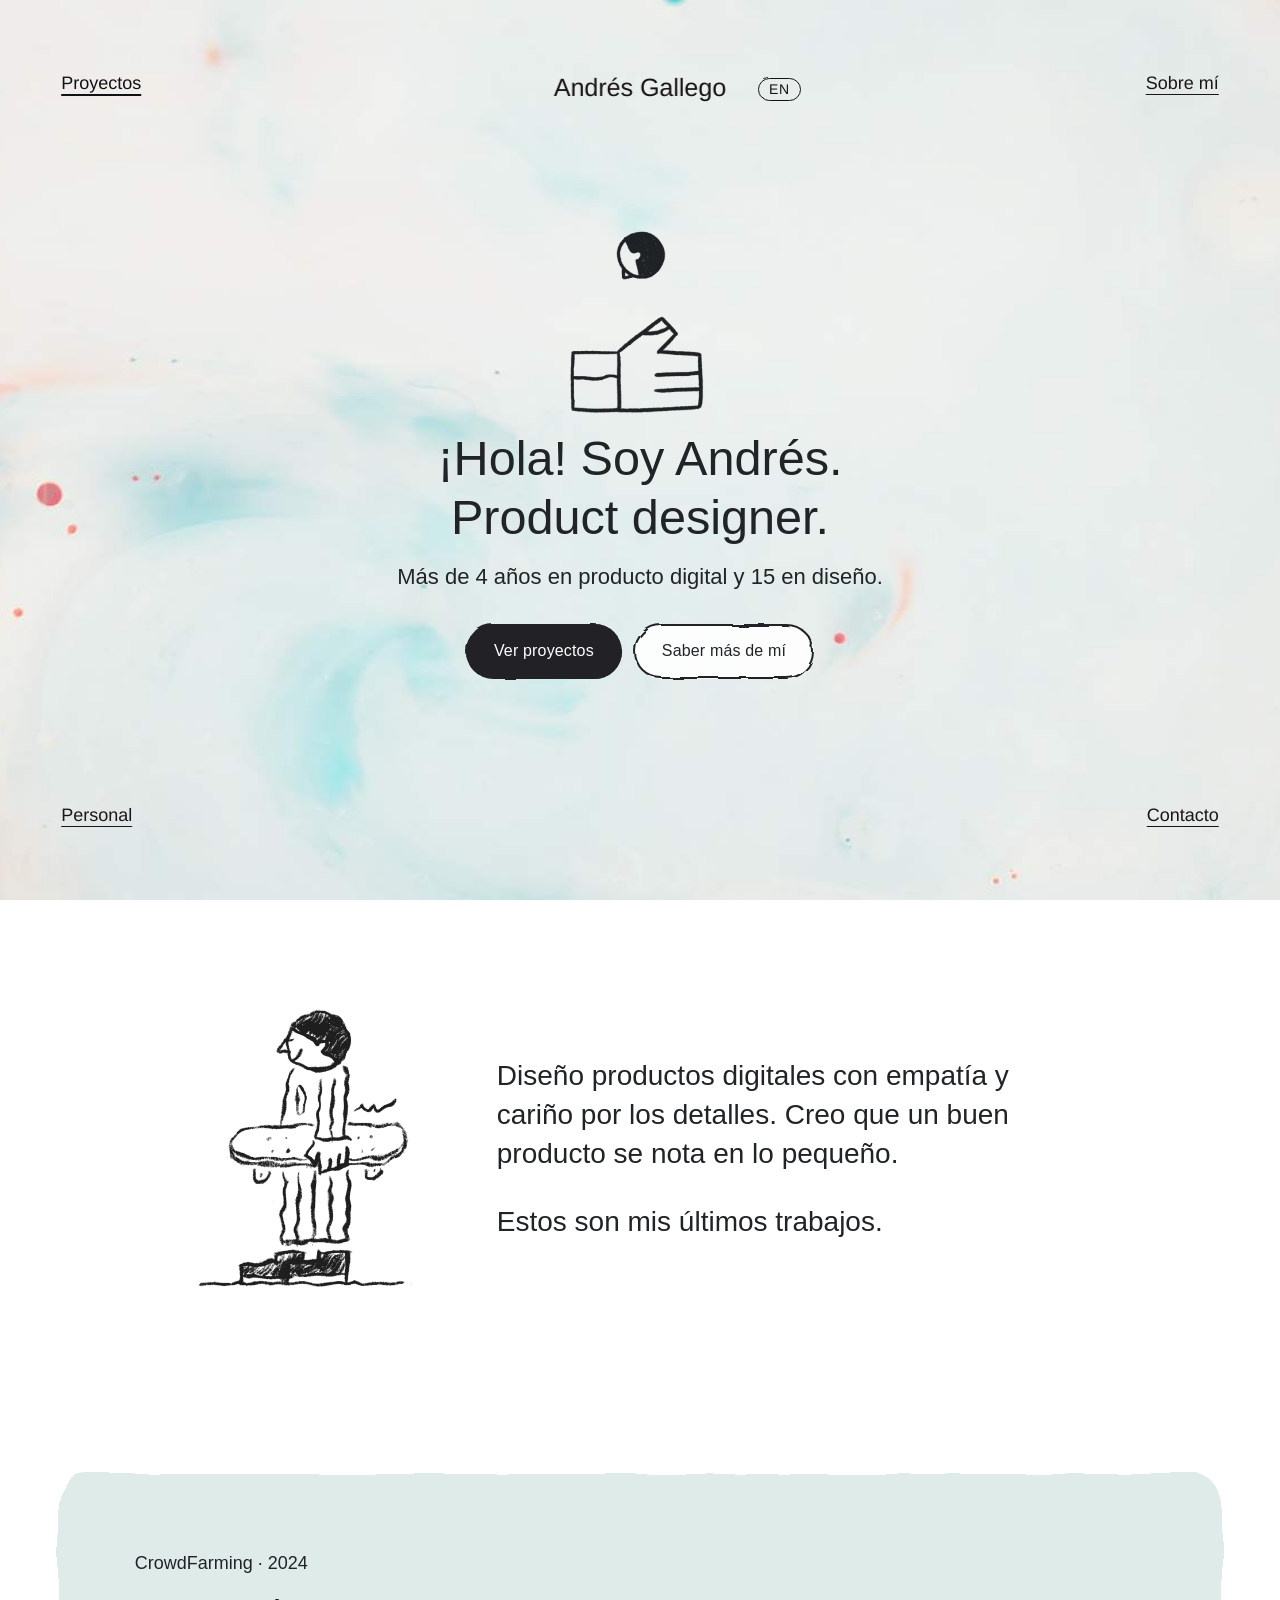
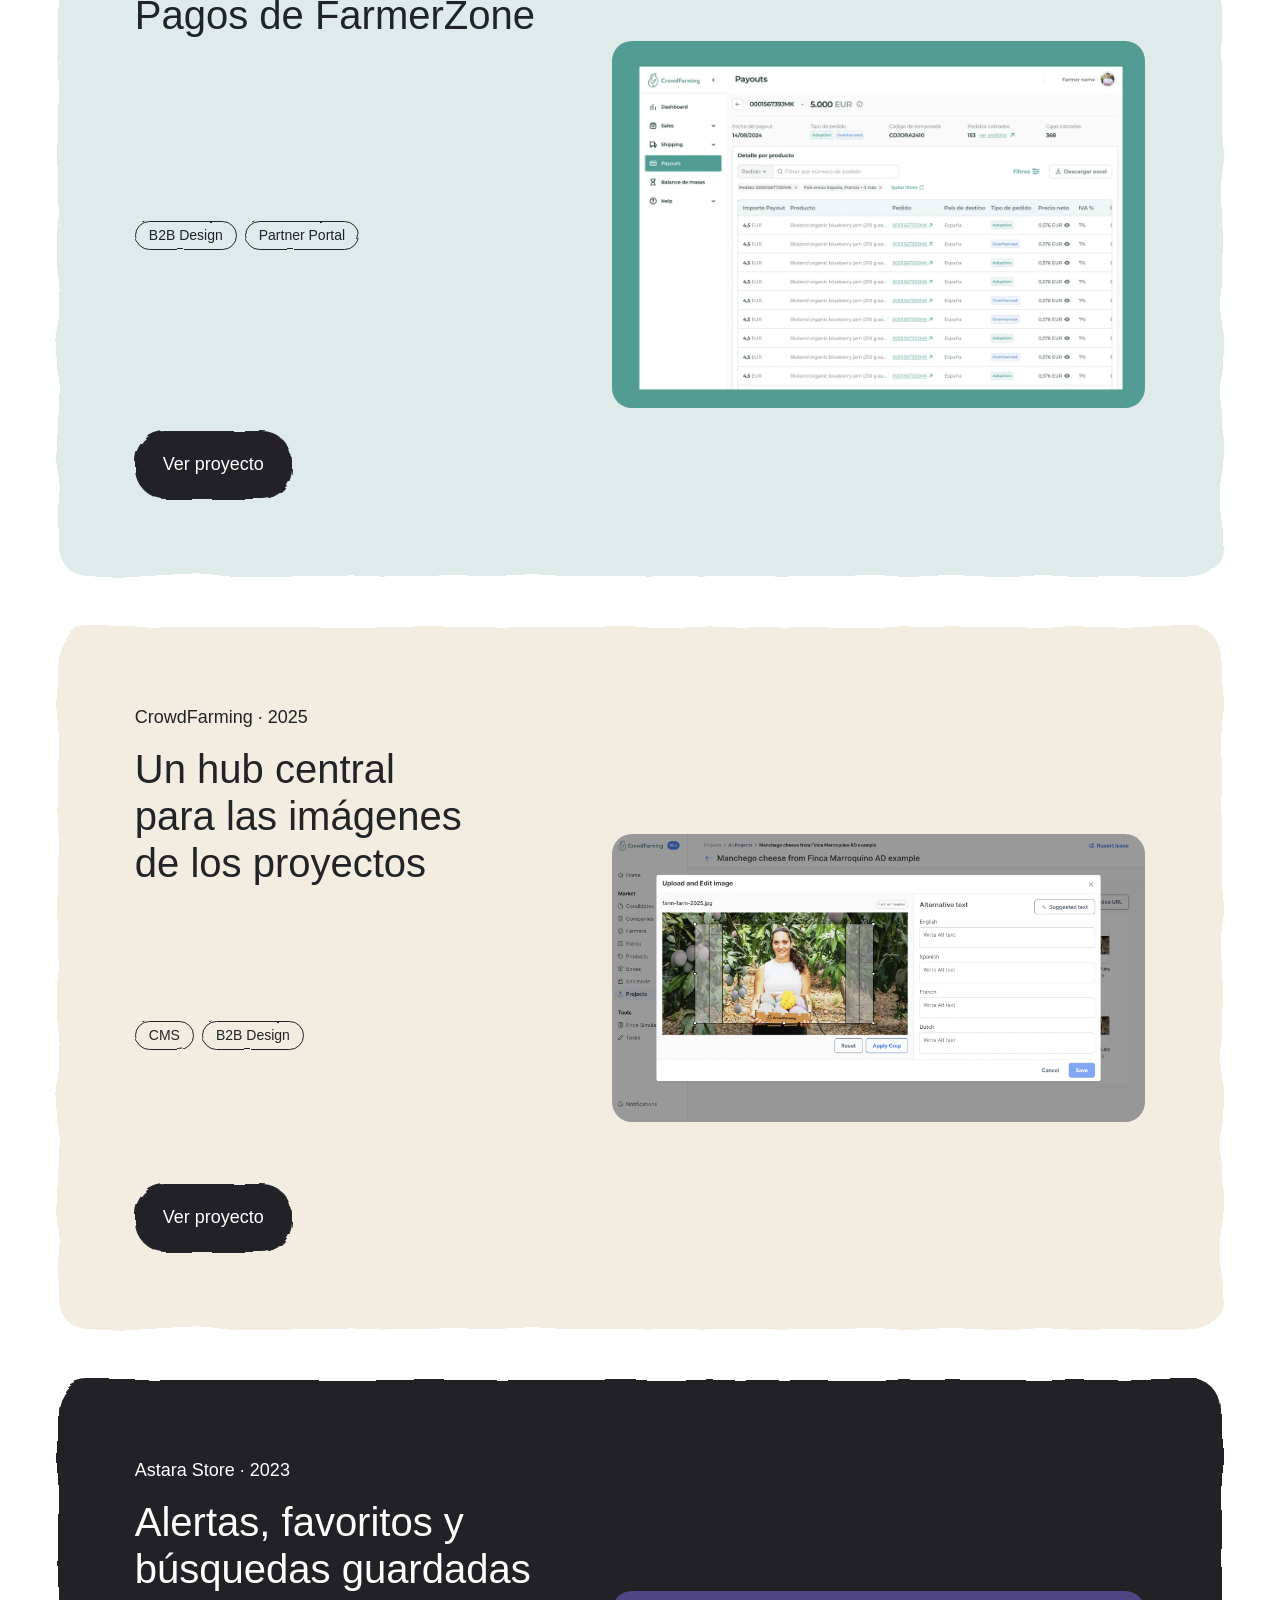
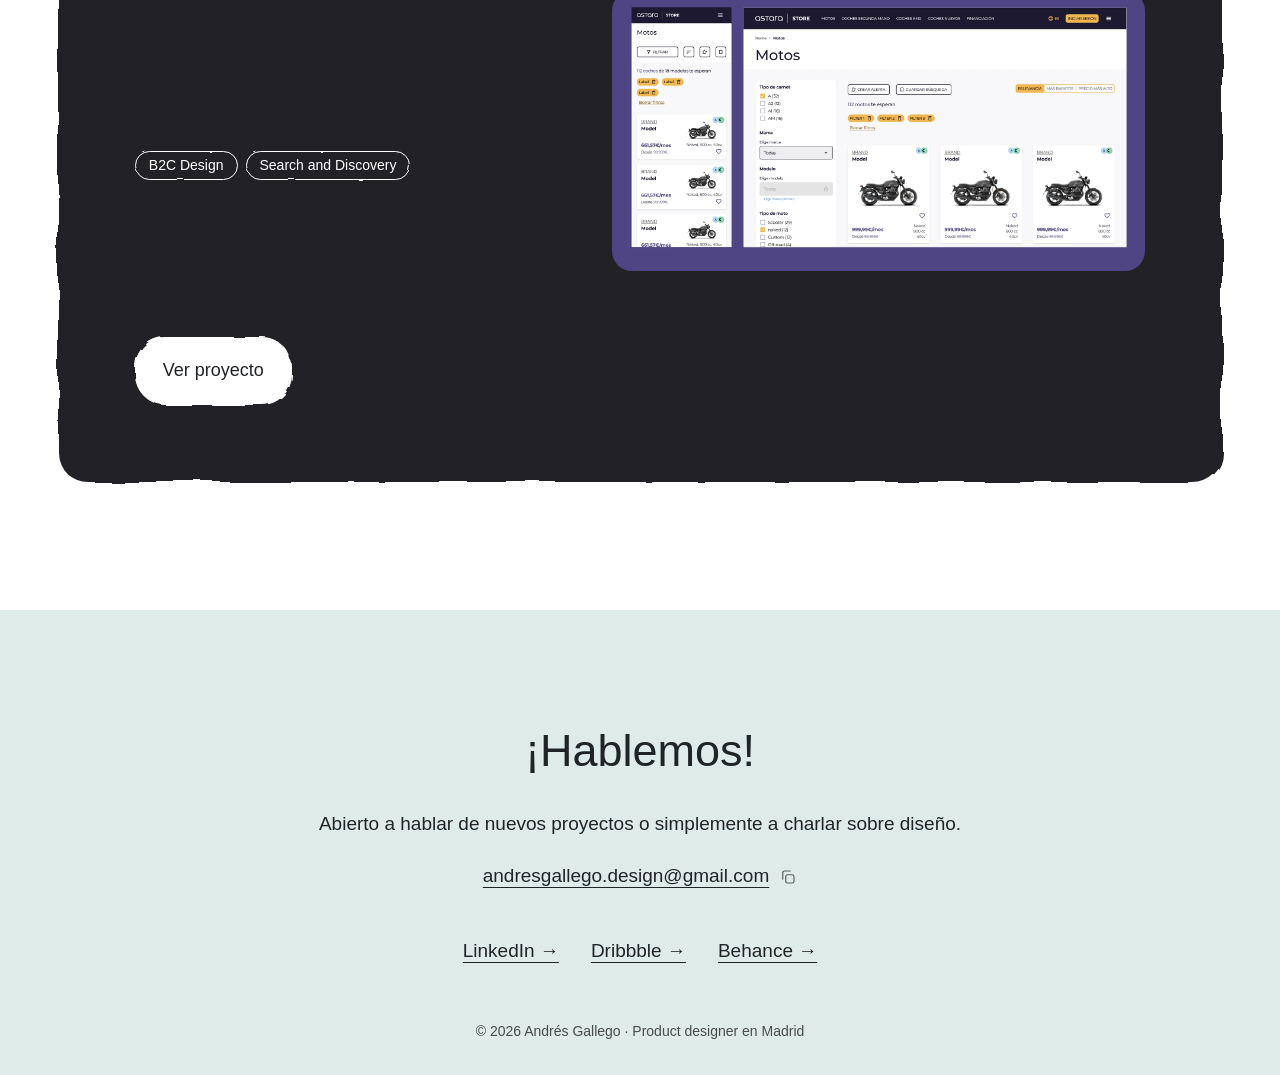
==== commit fb8fa92d: "Menú: Home pasa a Proyectos/Work y lleva a las tarjetas; flecha para volver en los casos Co-Authored" ====
--- a/index.html
+++ b/index.html
@@ -67,7 +67,7 @@
     </div>
   </div>
   <div class="nav-pill">
-    <a class="nav-tl" href="./" aria-current="page">Home</a>
+    <a class="nav-tl" href="#trabajos" aria-current="page">Proyectos</a>
     <a class="nav-tr" href="sobre-mi">Sobre mí</a>
     <a class="nav-bl" href="personal">Personal</a>
     <a class="nav-br" href="#contacto">Contacto</a>
--- a/assets/css/style.css
+++ b/assets/css/style.css
@@ -1061,3 +1061,28 @@
 .enlace-cv .enlace-cv__ico { width: 20px; height: 20px; flex: none; margin-right: 10px; transition: transform .25s ease; }
 .enlace-cv:hover .enlace-cv__ico, .enlace-cv:focus-visible .enlace-cv__ico { transform: translateY(2px); }
 @media (prefers-reduced-motion: reduce) { .enlace-cv .enlace-cv__ico { transition: none; } }
+
+/* Cierre de Sobre mí: personaje con radiocasete; las líneas de sonido de los lados se mueven al ritmo, como si sonara música (sin cambiar la opacidad) */
+.cierre-gris .cierre__musica { position: relative; width: clamp(170px, 19vw, 230px); aspect-ratio: 521 / 536; max-width: 100%; margin-bottom: 0; }
+.cierre__musica img { position: absolute; inset: 0; width: 100%; height: 100%; display: block; }
+.cierre__onda { will-change: transform; animation: onda-izq 0.9s ease-in-out infinite; }
+.cierre__onda--izq { transform-origin: 16% 50%; }
+.cierre__onda--der { transform-origin: 82% 61%; animation-name: onda-der; animation-delay: -0.45s; }
+@keyframes onda-izq { 0%, 100% { transform: translateX(0) scale(1); } 50% { transform: translateX(-3%) scale(1.08); } }
+@keyframes onda-der { 0%, 100% { transform: translateX(0) scale(1); } 50% { transform: translateX(3%) scale(1.08); } }
+@media (prefers-reduced-motion: reduce) { .cierre__onda { animation: none; } }
+/* Menos aire entre la ilustración y el texto de la música */
+.cierre-gris:has(.cierre__musica) { padding-bottom: clamp(8px, 1.2vw, 16px); }
+.cierre-gris + .musica { padding-top: clamp(24px, 3vw, 40px); }
+@media (min-width: 901px) { .cierre-gris:has(.cierre__musica) { padding-top: clamp(24px, 2.5vw, 36px); } }
+
+/* Casos de estudio: botón discreto para volver a los proyectos (mismo trazo a mano que los botones redondos de la cabecera) */
+.volver { position: relative; isolation: isolate; display: inline-grid; place-items: center; width: 44px; height: 44px; margin: 0 auto clamp(20px, 2.5vw, 32px); color: var(--negro); border-radius: 50%; }
+.volver::before { content: ""; position: absolute; inset: 0; z-index: -1; border-radius: 50%; border: 1.5px solid rgba(33, 36, 39, 0.5); background: transparent; filter: url(#trazo); transition: background .2s ease; }
+.volver svg { width: 20px; height: 20px; transition: transform .25s ease; }
+.volver:hover::before, .volver:focus-visible::before { background: rgba(33, 36, 39, 0.06); }
+.volver:hover svg, .volver:focus-visible svg { transform: translateX(-3px); }
+.volver:focus-visible { outline: 2px solid var(--negro); outline-offset: 4px; }
+.cs-hero .volver { display: grid; }
+@media (max-width: 800px) { .volver::before { filter: url(#trazo-fino); } }
+@media (prefers-reduced-motion: reduce) { .volver svg { transition: none; } }
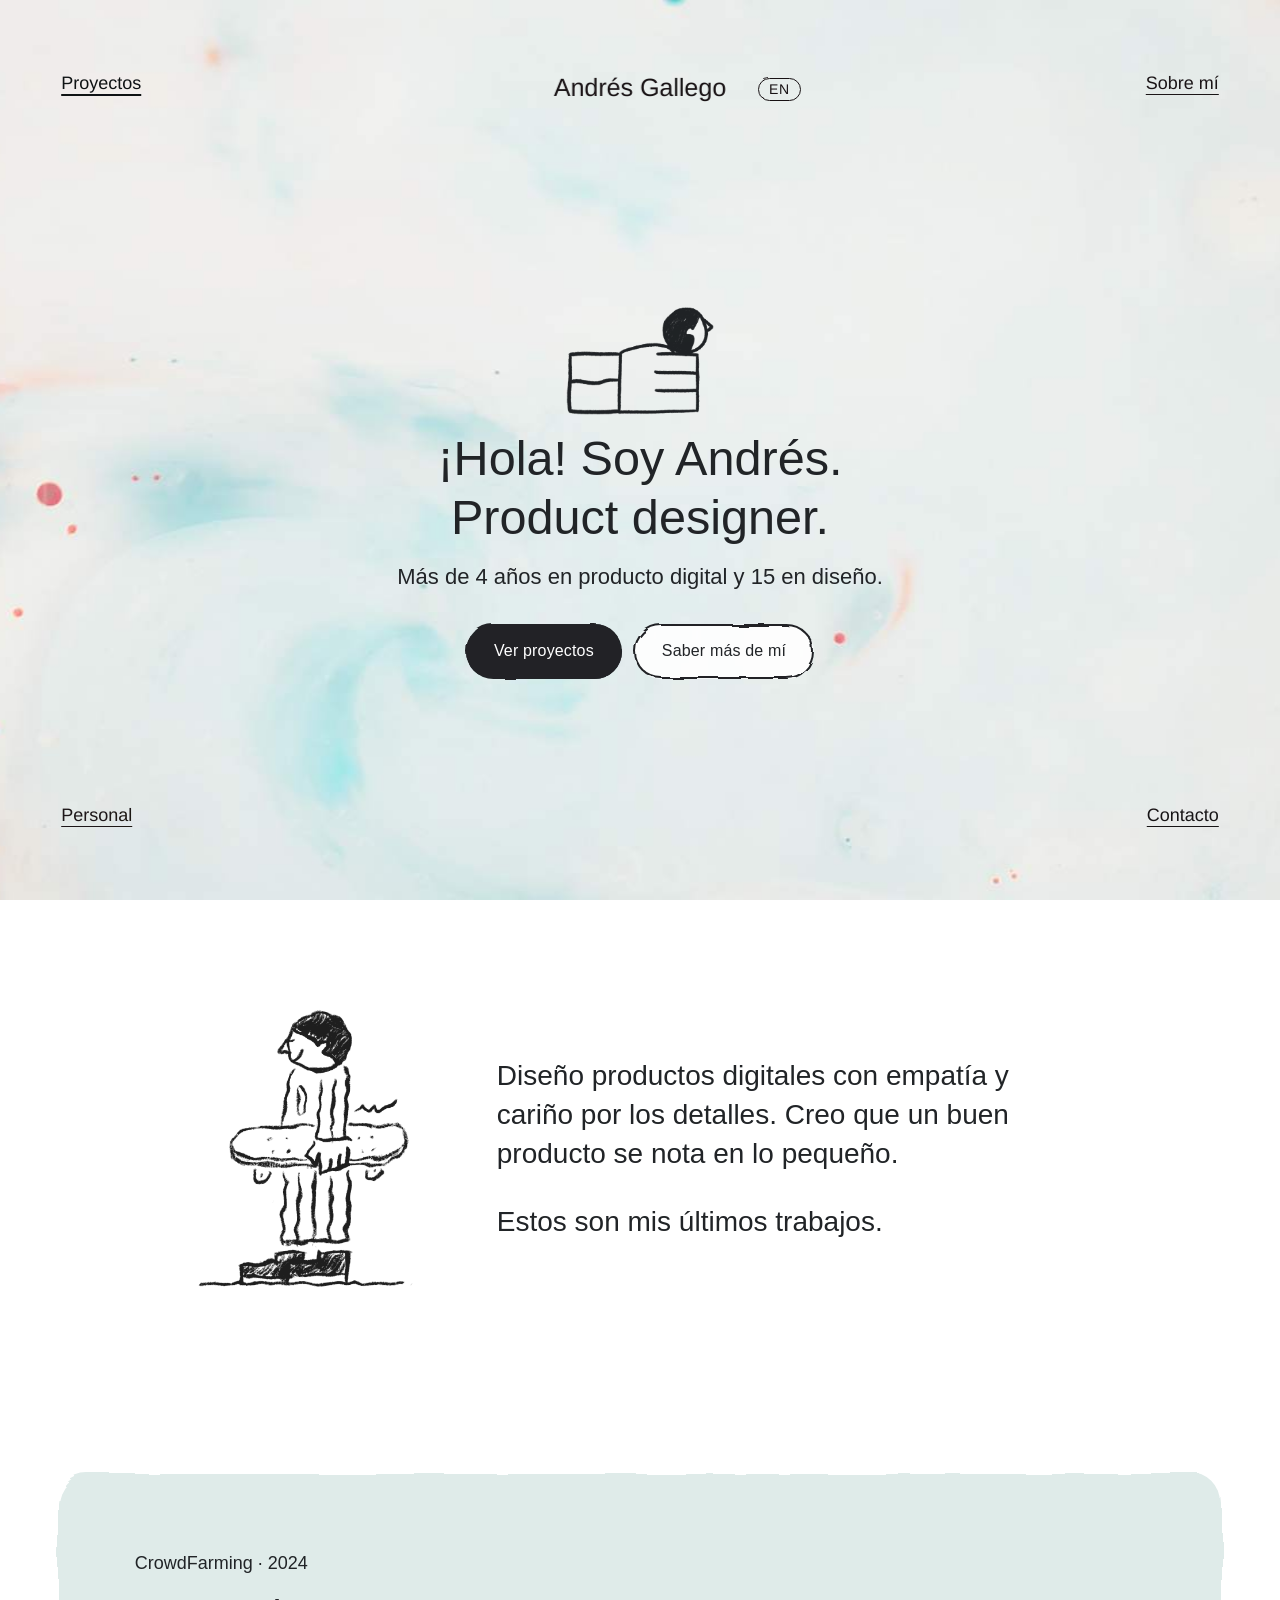
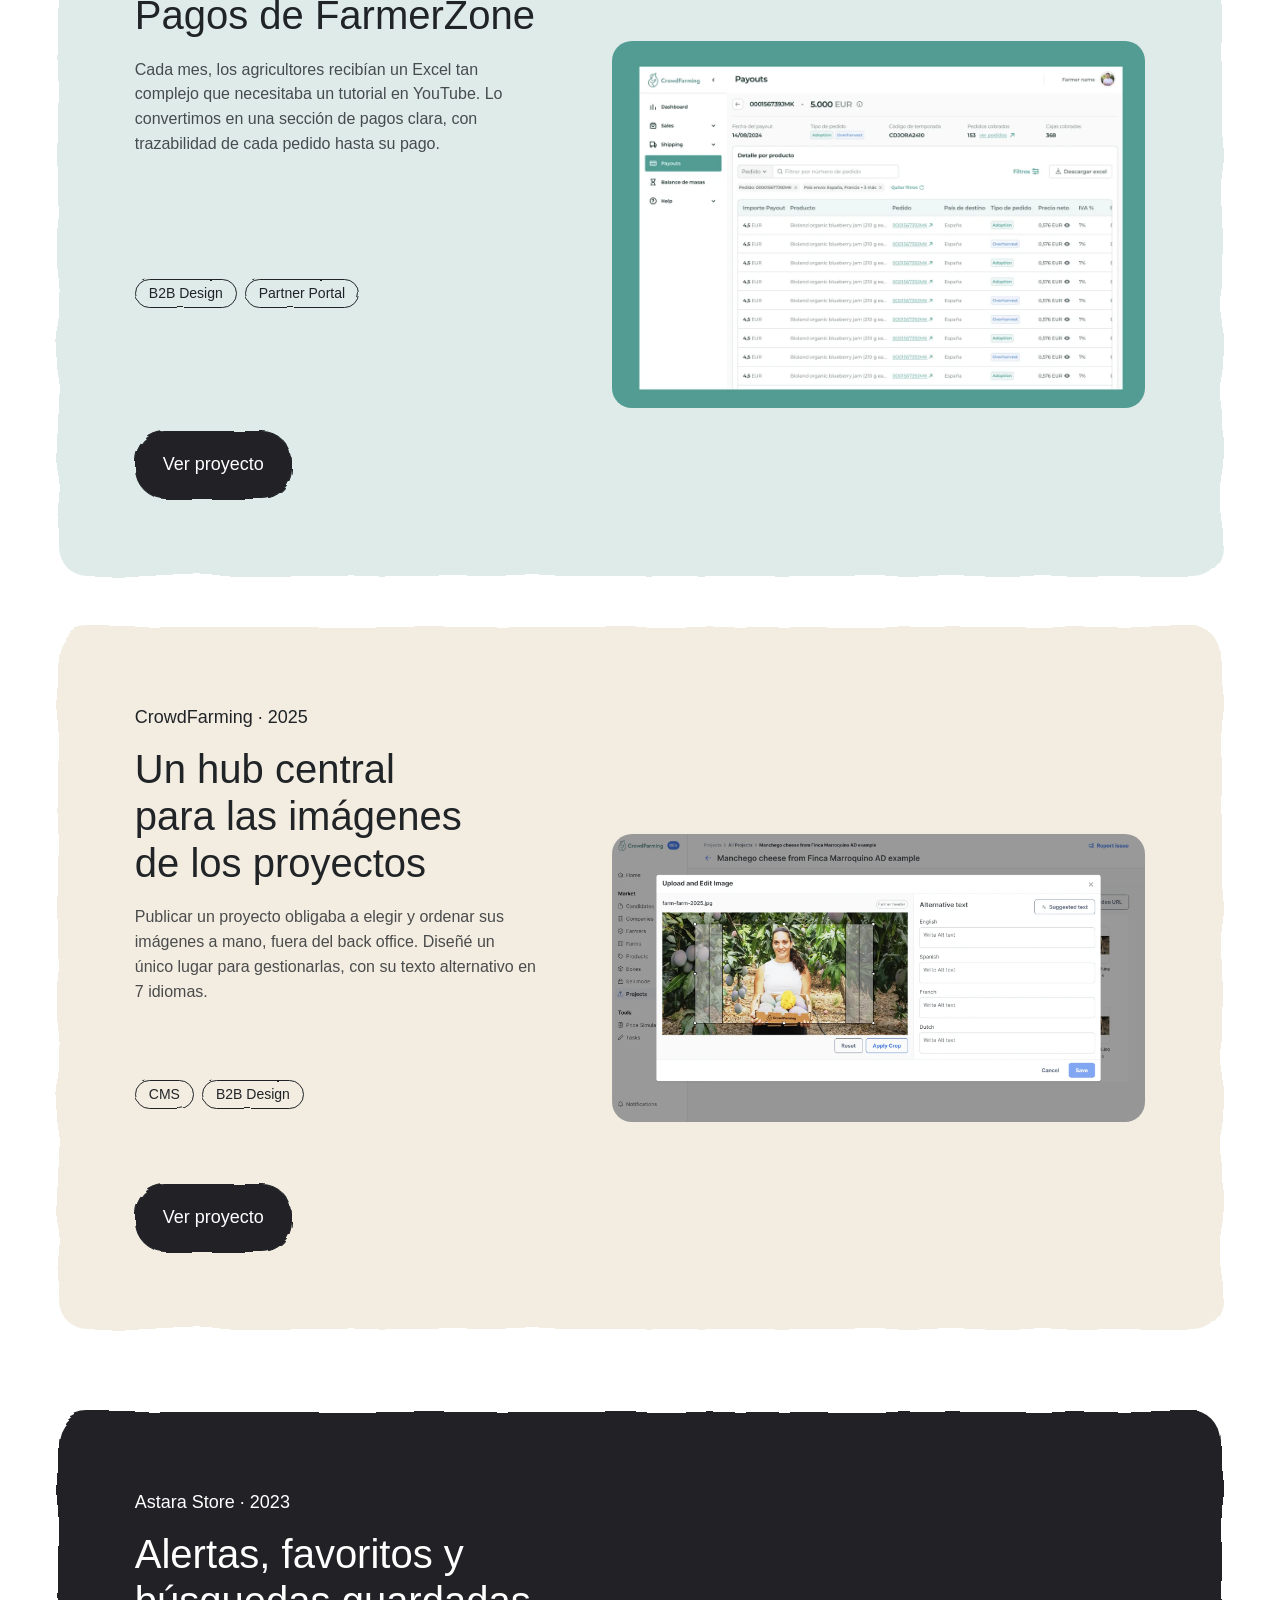
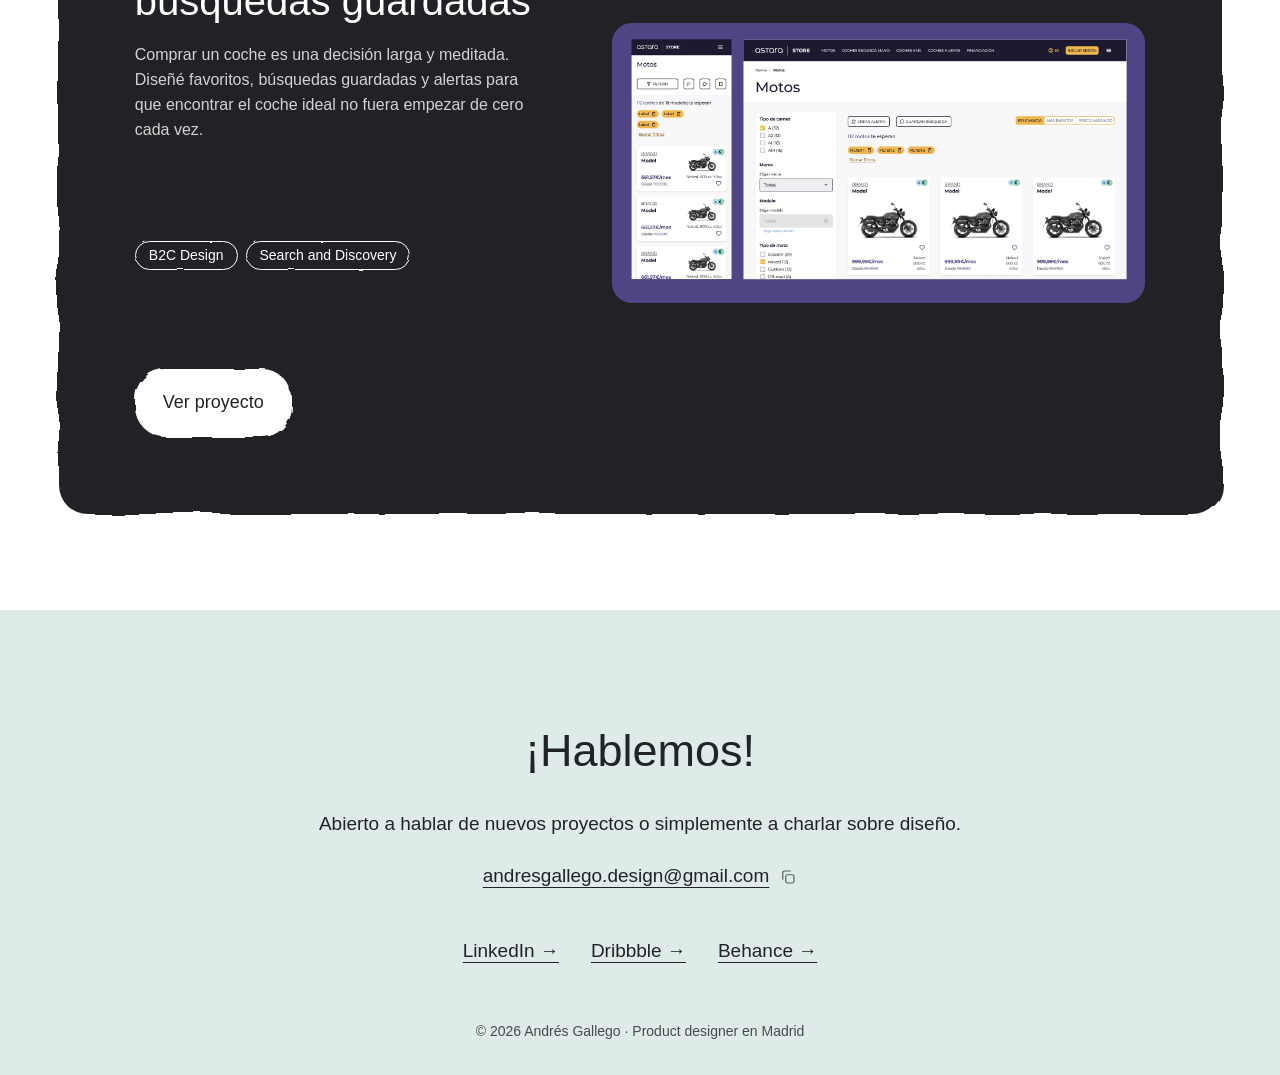
==== commit d5dc75bc: "Portada: frase en cada tarjeta de proyecto que da pie al caso Co-Authored-By: Claude Opus 5.5 <norep" ====
--- a/index.html
+++ b/index.html
@@ -95,6 +95,7 @@
         <div>
           <p class="card__meta">CrowdFarming · 2024</p>
           <h2><a class="card__link" href="farmerzone-pagos">Pagos de FarmerZone</a></h2>
+          <p class="card__resumen">Cada mes, los agricultores recibían un Excel tan complejo que necesitaba un tutorial en YouTube. Lo convertimos en una sección de pagos clara, con trazabilidad de cada pedido hasta su pago.</p>
         </div>
         <ul class="card__tags" style="list-style:none;padding:0;margin:0"><li class="chip">B2B Design</li><li class="chip">Partner Portal</li></ul>
         <span class="btn" aria-hidden="true">Ver proyecto</span>
@@ -106,6 +107,7 @@
         <div>
           <p class="card__meta">CrowdFarming · 2025</p>
           <h2><a class="card__link" href="hub-imagenes">Un hub central para las imágenes de los proyectos</a></h2>
+          <p class="card__resumen">Publicar un proyecto obligaba a elegir y ordenar sus imágenes a mano, fuera del back office. Diseñé un único lugar para gestionarlas, con su texto alternativo en 7 idiomas.</p>
         </div>
         <ul class="card__tags" style="list-style:none;padding:0;margin:0"><li class="chip">CMS</li><li class="chip">B2B Design</li></ul>
         <span class="btn" aria-hidden="true">Ver proyecto</span>
@@ -117,6 +119,7 @@
         <div>
           <p class="card__meta">Astara Store · 2023</p>
           <h2><a class="card__link" href="alertas-favoritos">Alertas, favoritos y búsquedas guardadas</a></h2>
+          <p class="card__resumen">Comprar un coche es una decisión larga y meditada. Diseñé favoritos, búsquedas guardadas y alertas para que encontrar el coche ideal no fuera empezar de cero cada vez.</p>
         </div>
         <ul class="card__tags" style="list-style:none;padding:0;margin:0"><li class="chip">B2C Design</li><li class="chip">Search and Discovery</li></ul>
         <span class="btn" aria-hidden="true">Ver proyecto</span>
--- a/assets/css/style.css
+++ b/assets/css/style.css
@@ -1086,3 +1086,7 @@
 .cs-hero .volver { display: grid; }
 @media (max-width: 800px) { .volver::before { filter: url(#trazo-fino); } }
 @media (prefers-reduced-motion: reduce) { .volver svg { transition: none; } }
+
+/* Tarjetas de proyecto: una frase que da pie a lo que hay dentro del caso */
+.card__resumen { margin: 18px 0 0; max-width: 46ch; font-size: var(--fs-sm); line-height: 1.55; opacity: 0.8; text-wrap: pretty; }
+@media (max-width: 800px) { .card__resumen { margin-top: 12px; } }
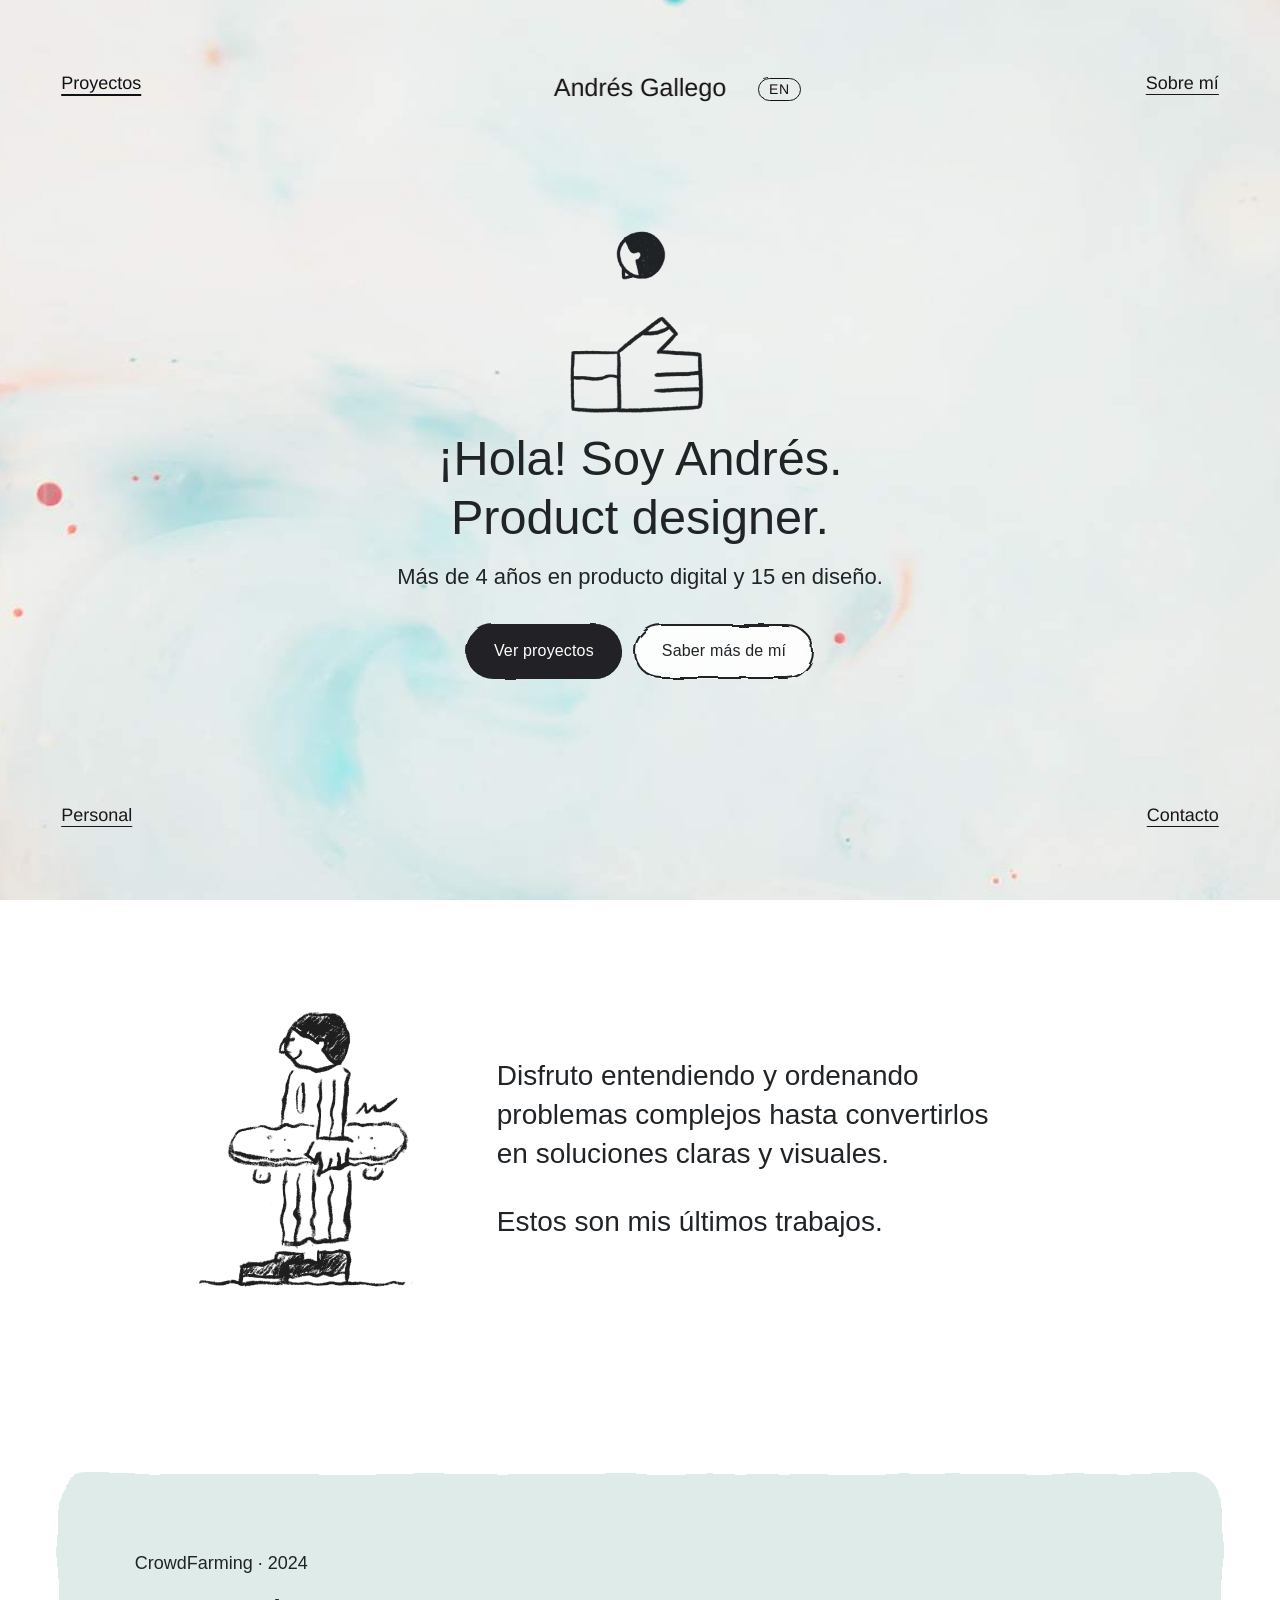
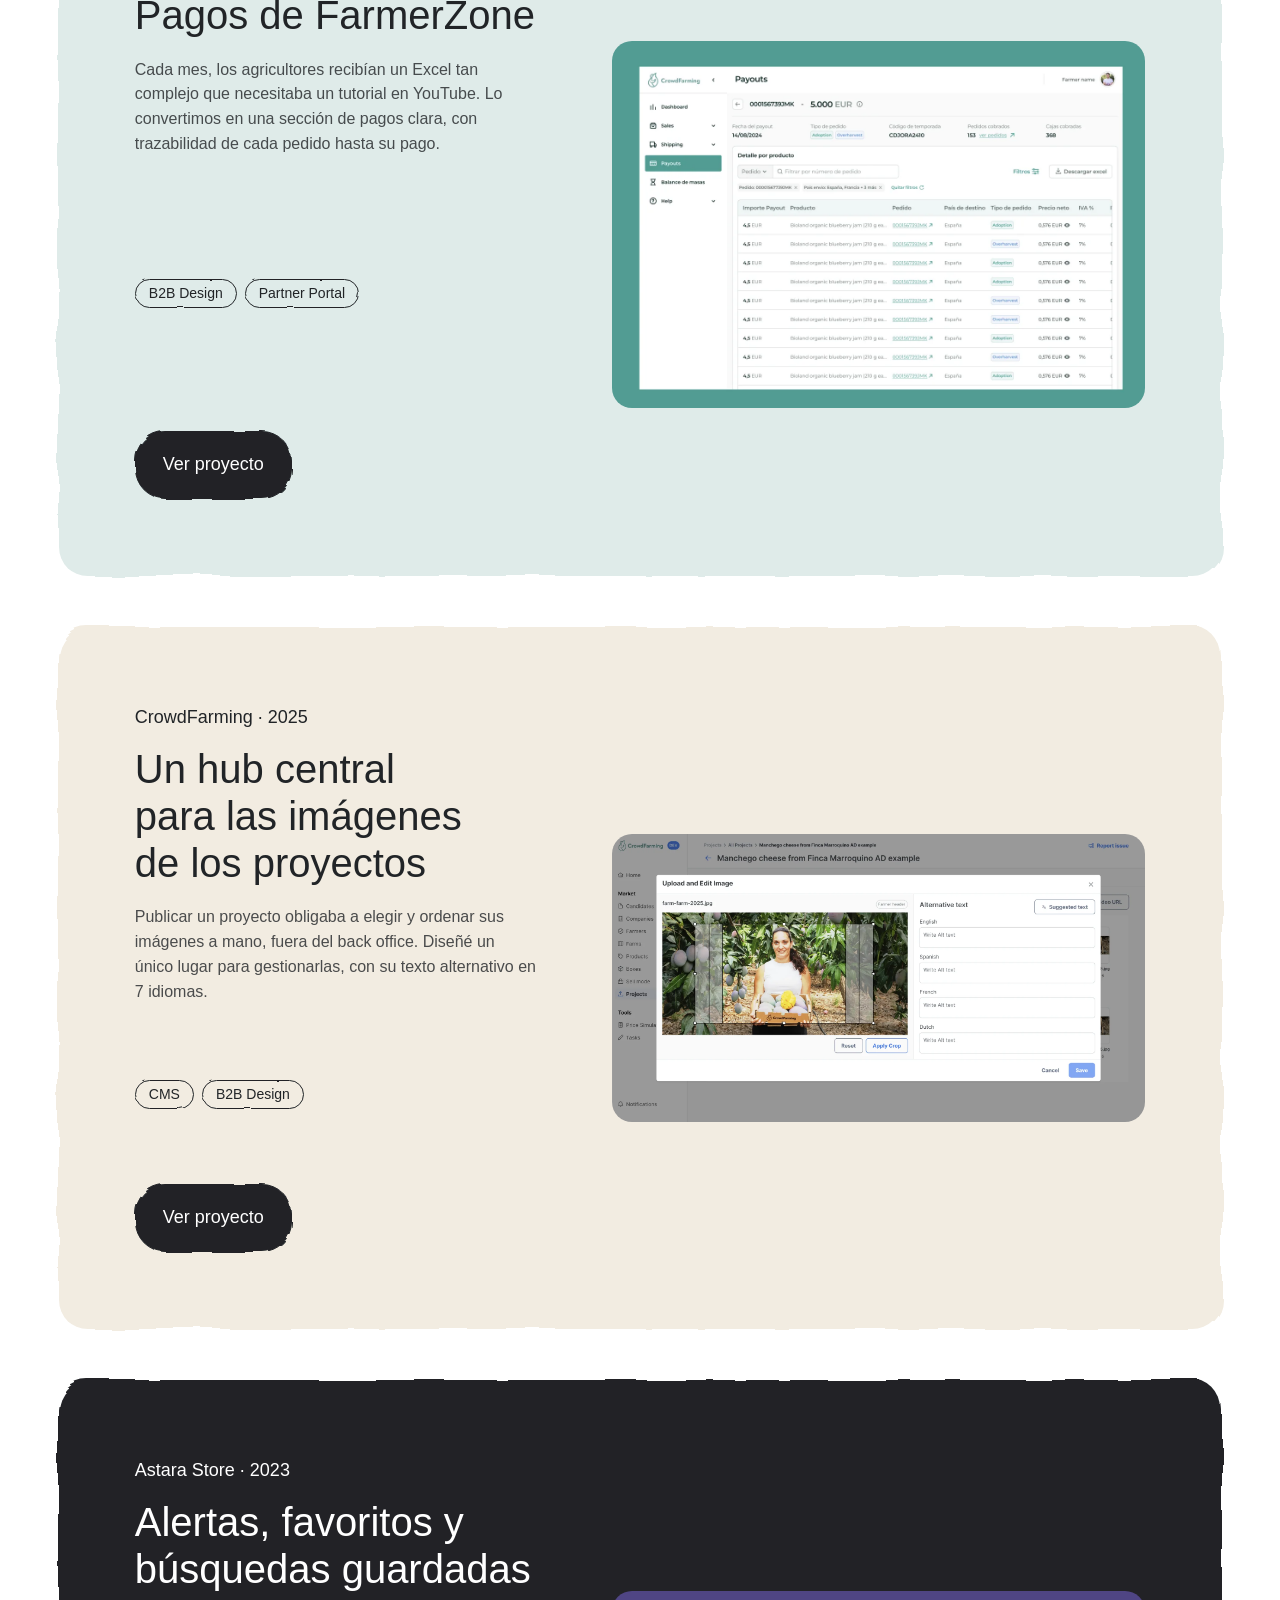
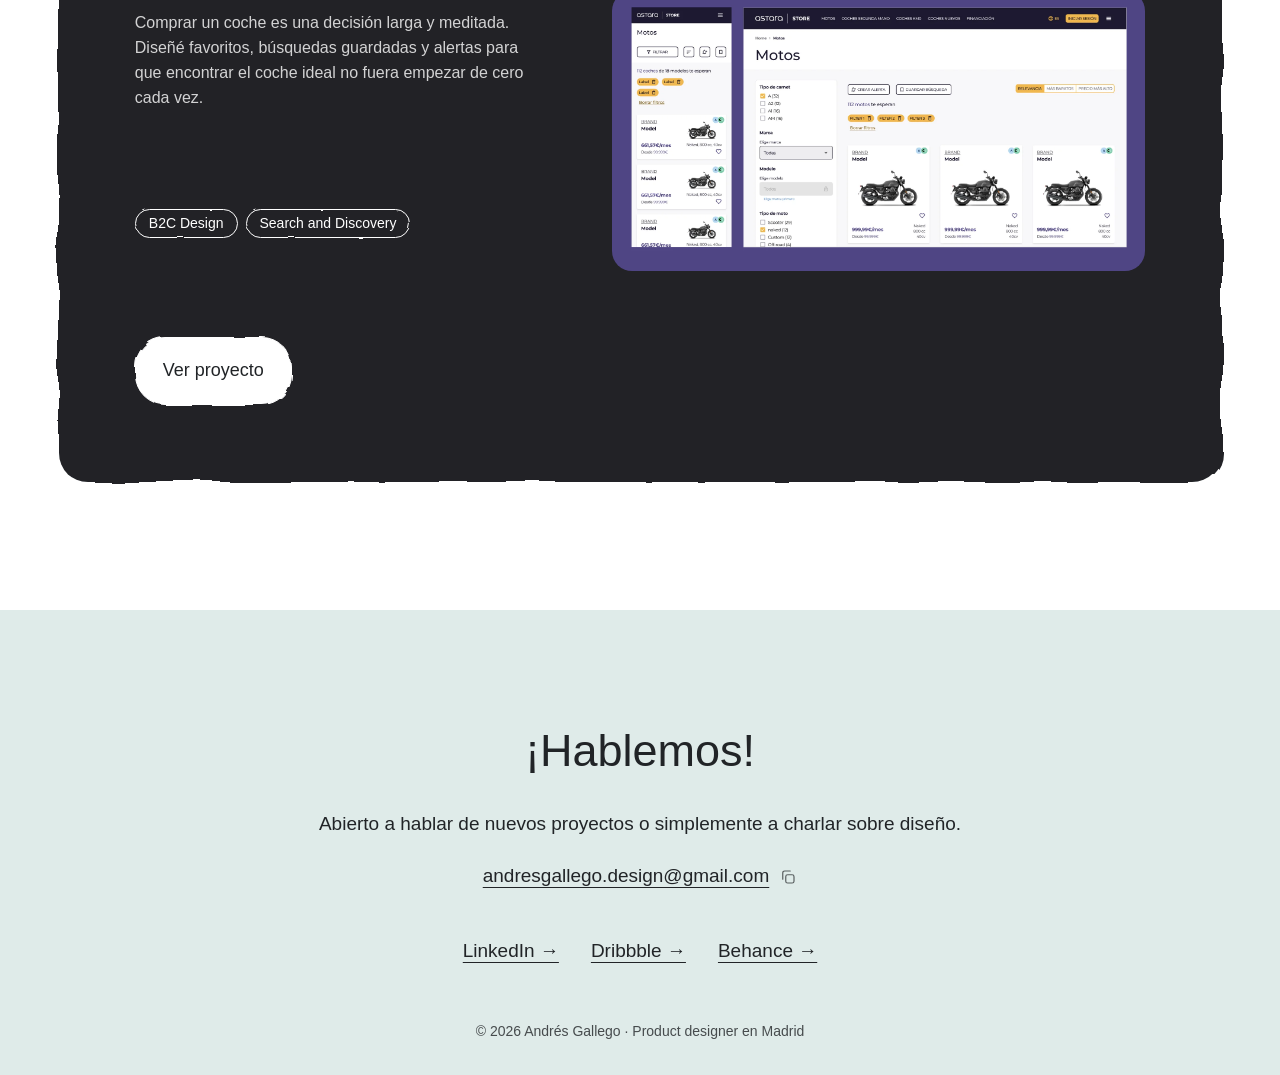
==== commit b9c89bdd: "Portada: nueva frase de presentación (problemas complejos → soluciones claras y visuales) Co-Authore" ====
--- a/index.html
+++ b/index.html
@@ -84,7 +84,7 @@
   <div class="intro__inner">
     <img class="intro__dibujo" src="assets/img/patin.webp" alt="Ilustración animada de un chico de pie sujetando un monopatín" width="400" height="508">
     <div class="intro__texto">
-      <p>Diseño productos digitales con empatía y cariño por los detalles. Creo que un buen producto se nota en lo pequeño.</p>
+      <p>Disfruto entendiendo y ordenando problemas complejos hasta convertirlos en soluciones claras y visuales.</p>
       <p>Estos son mis últimos trabajos.</p>
     </div>
   </div>
